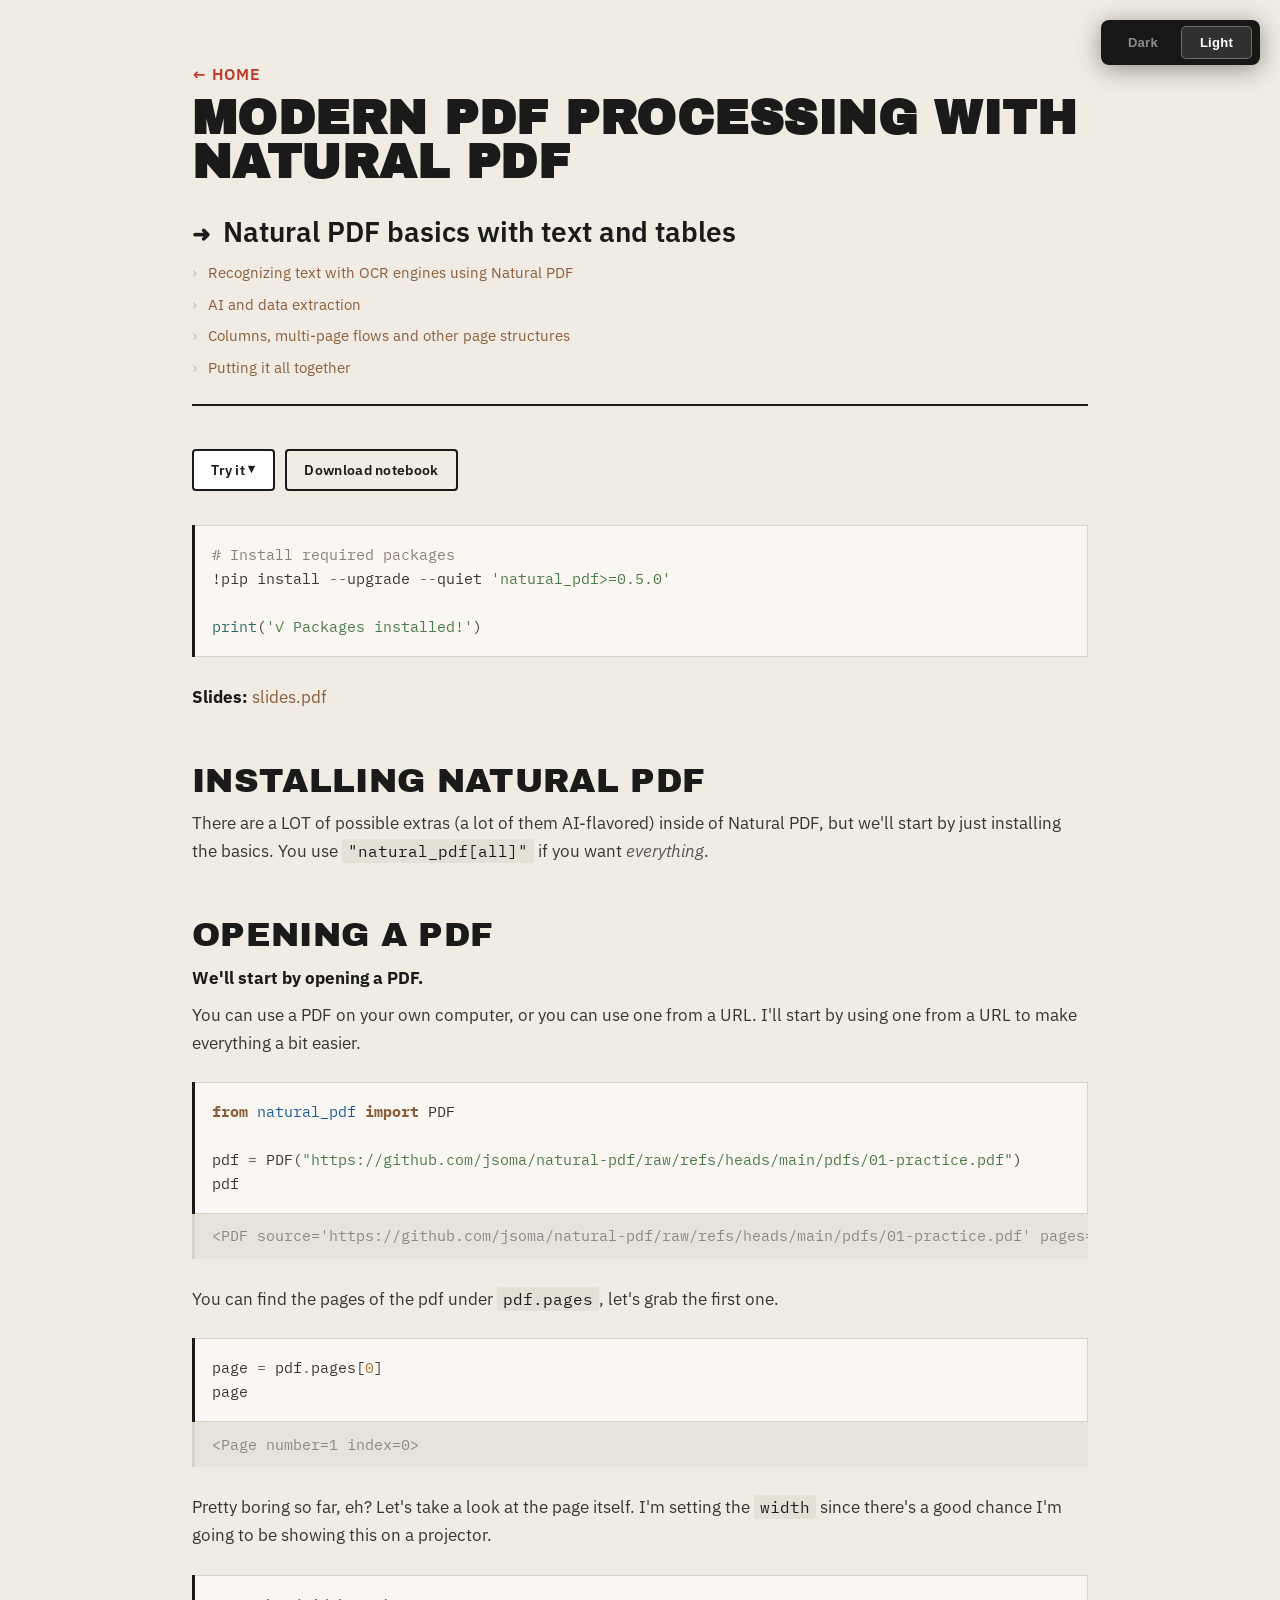
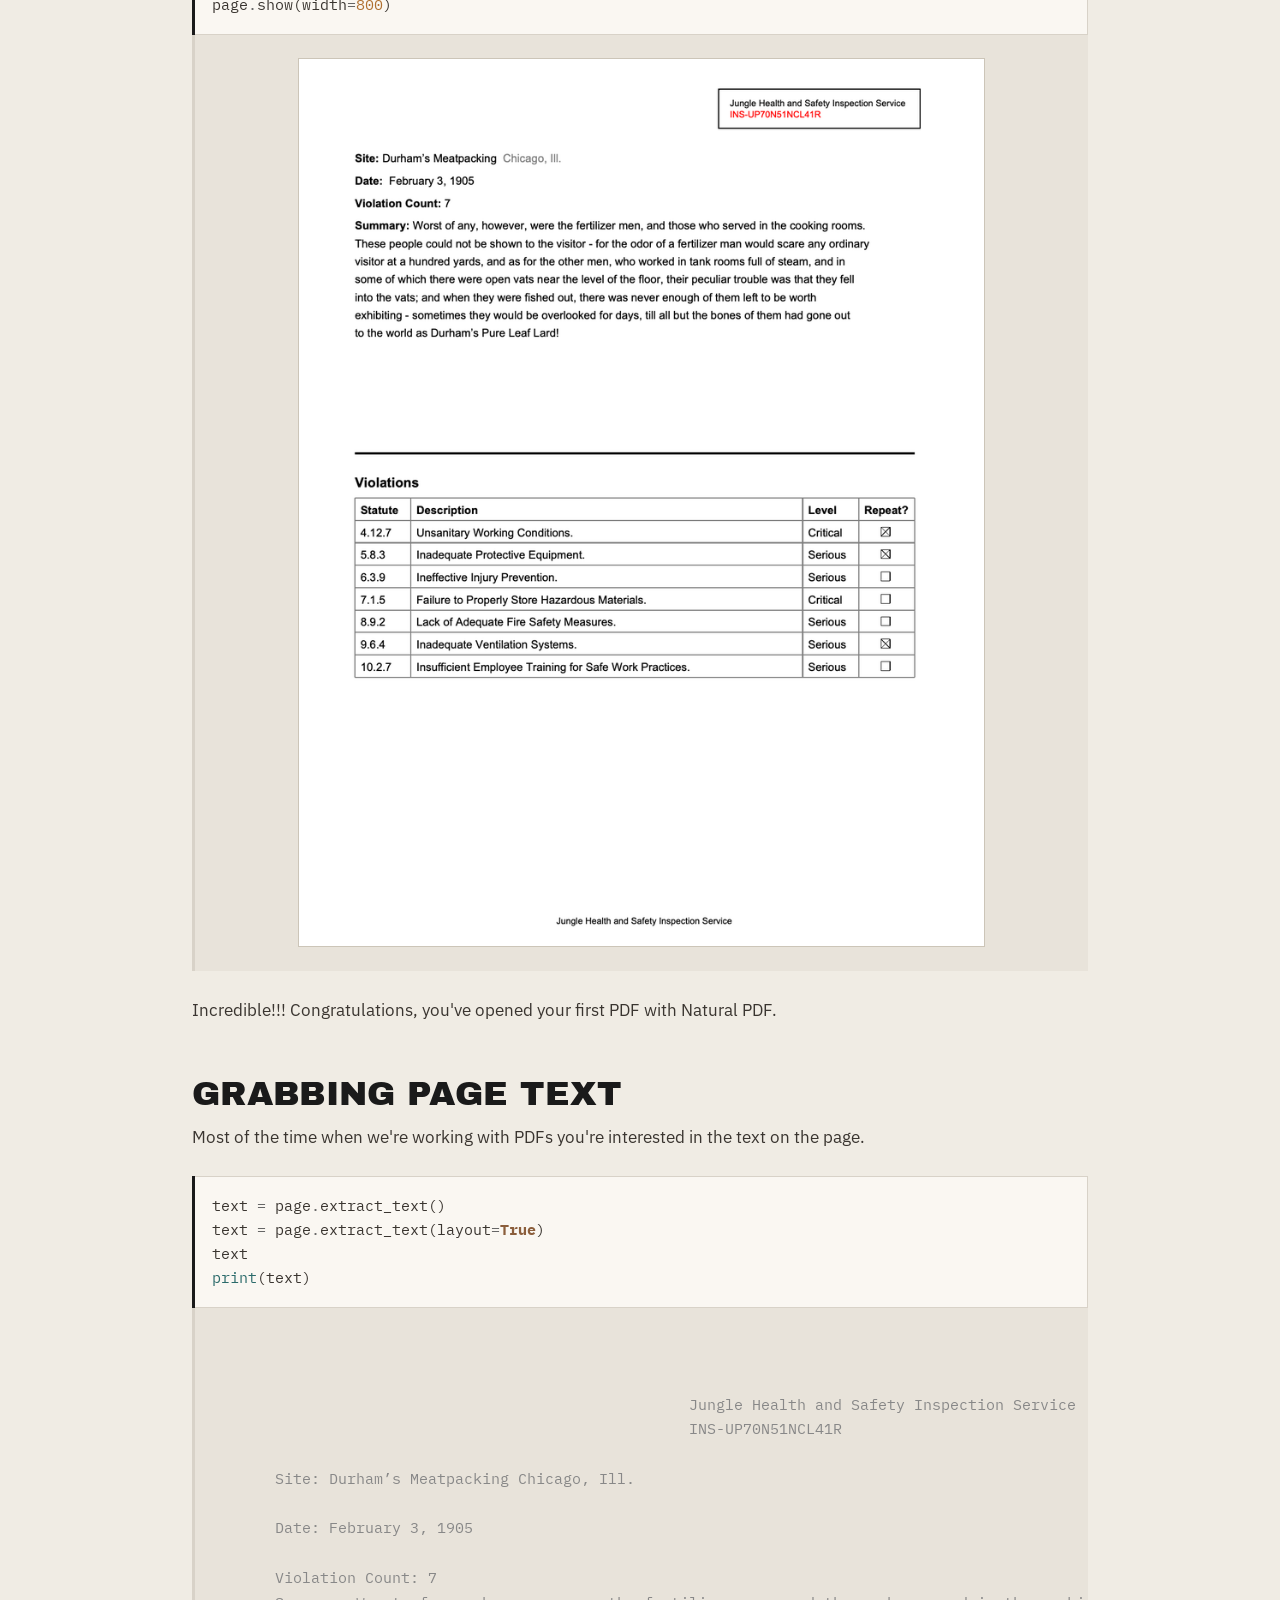
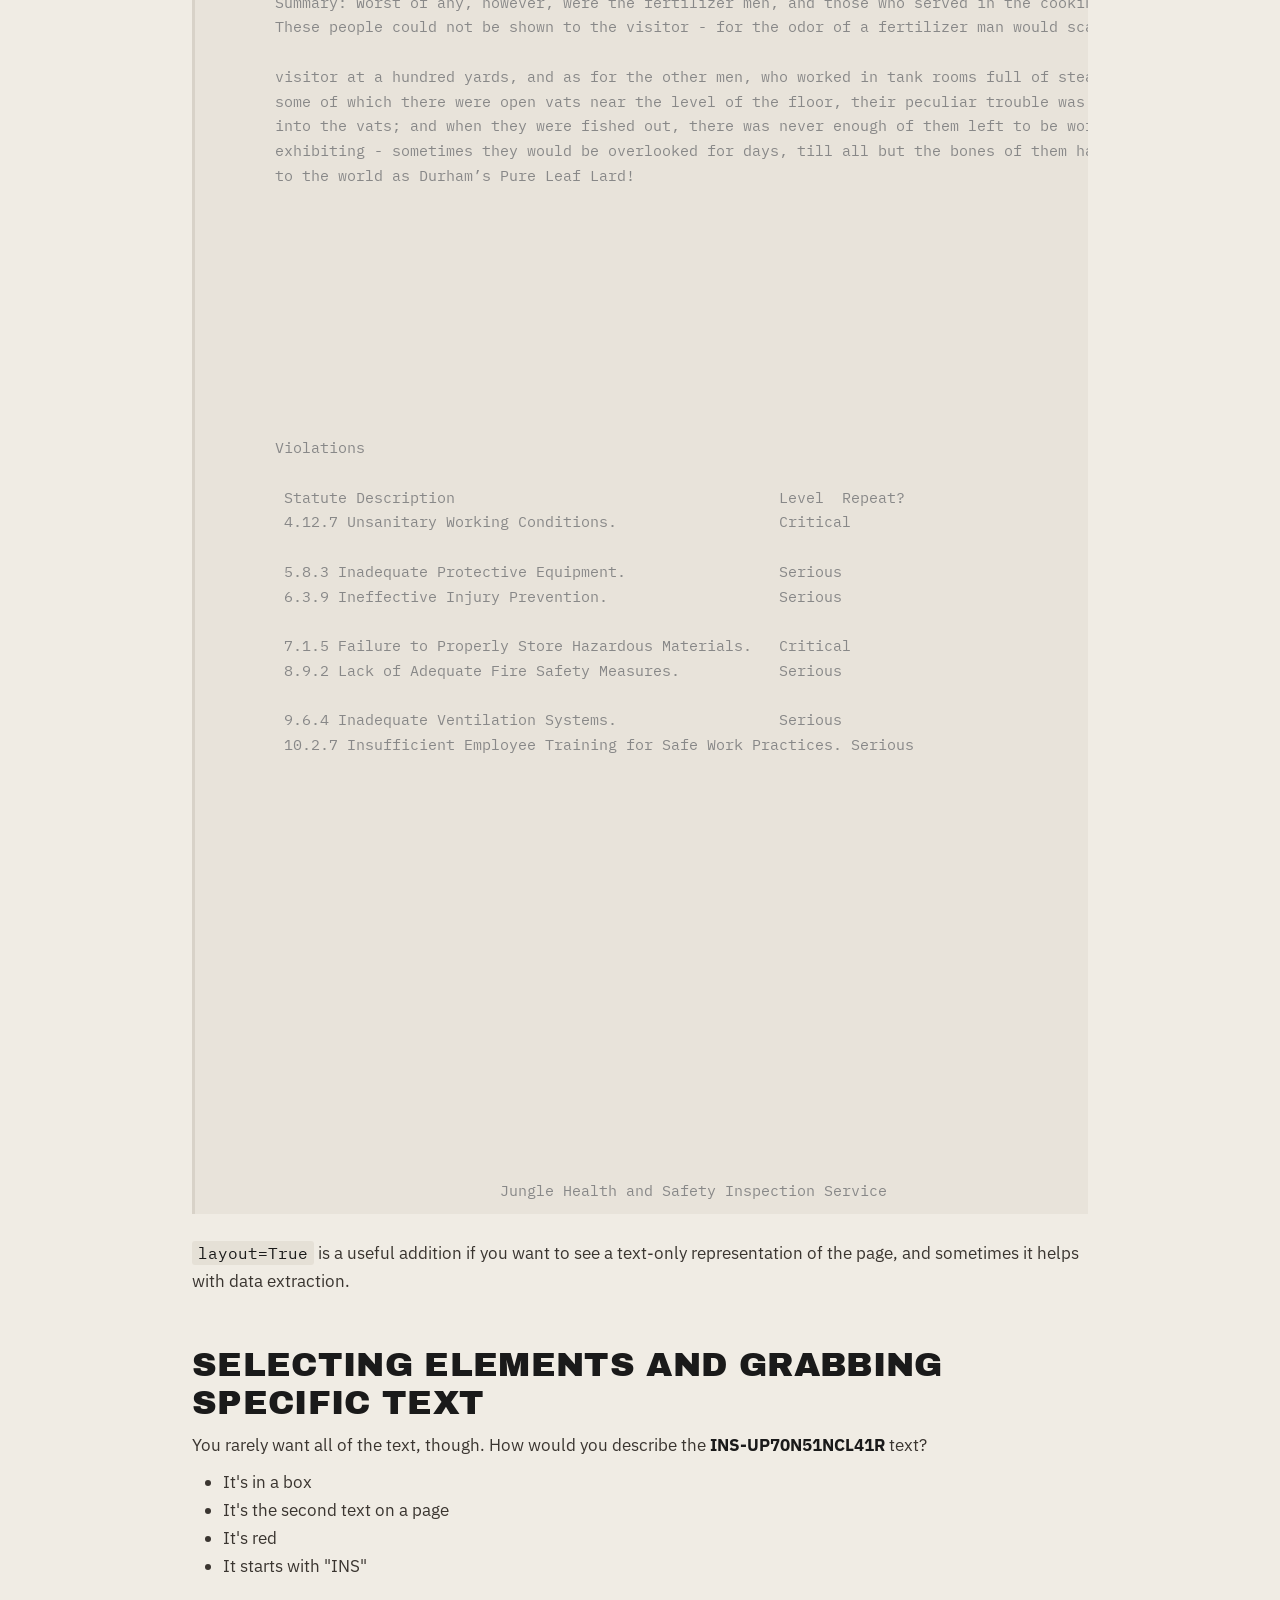
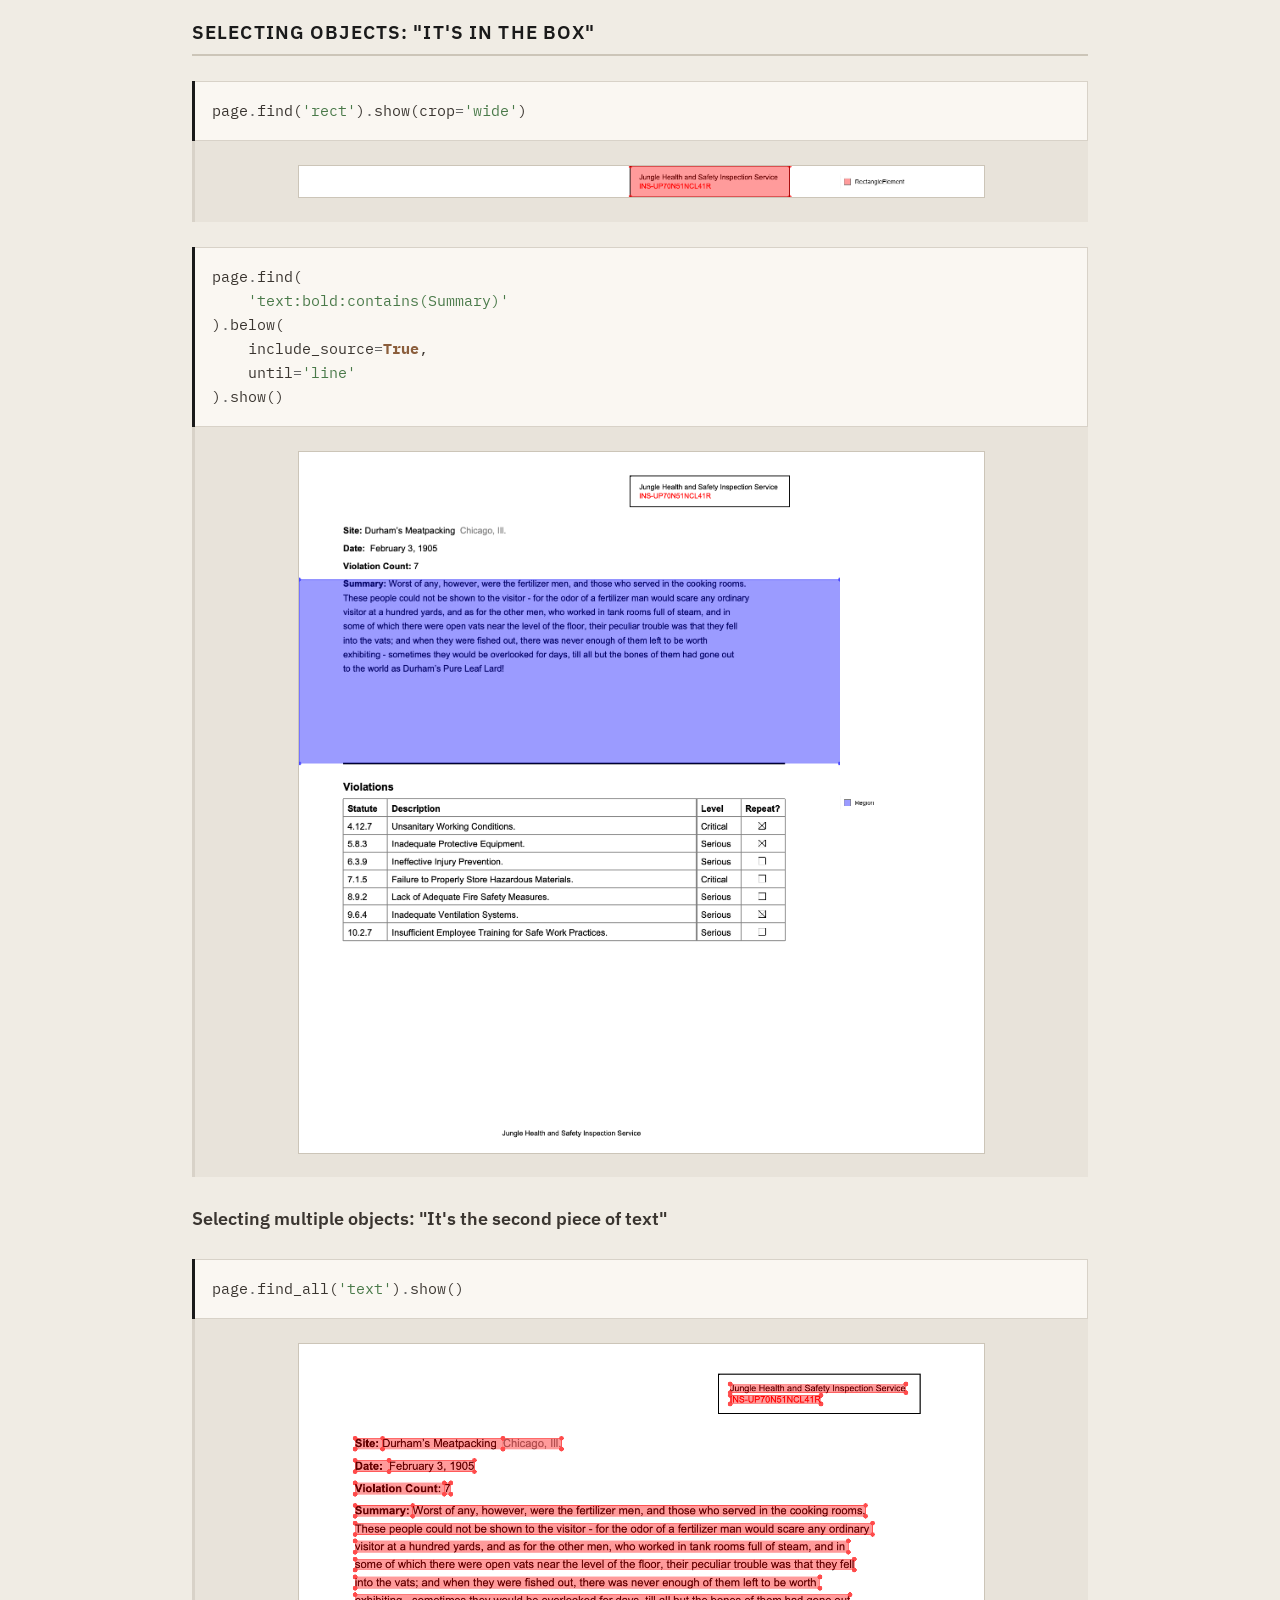
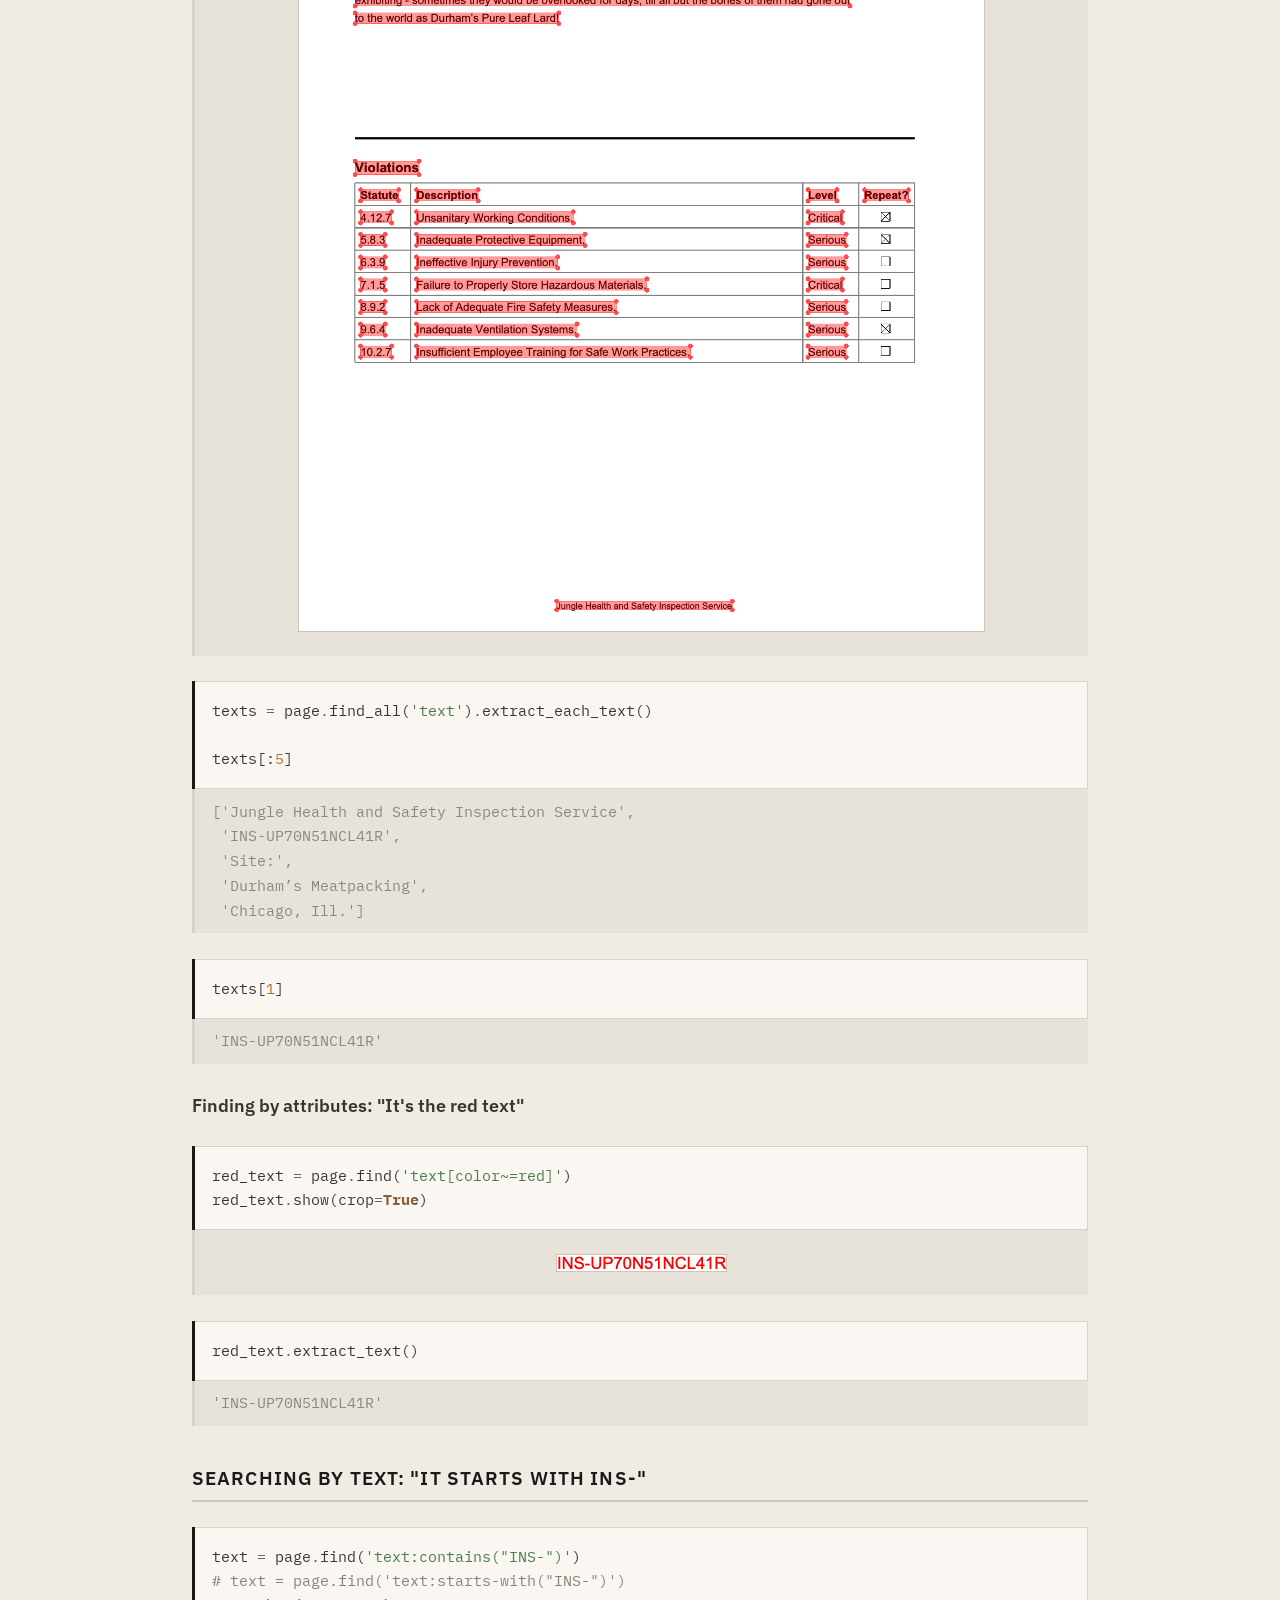
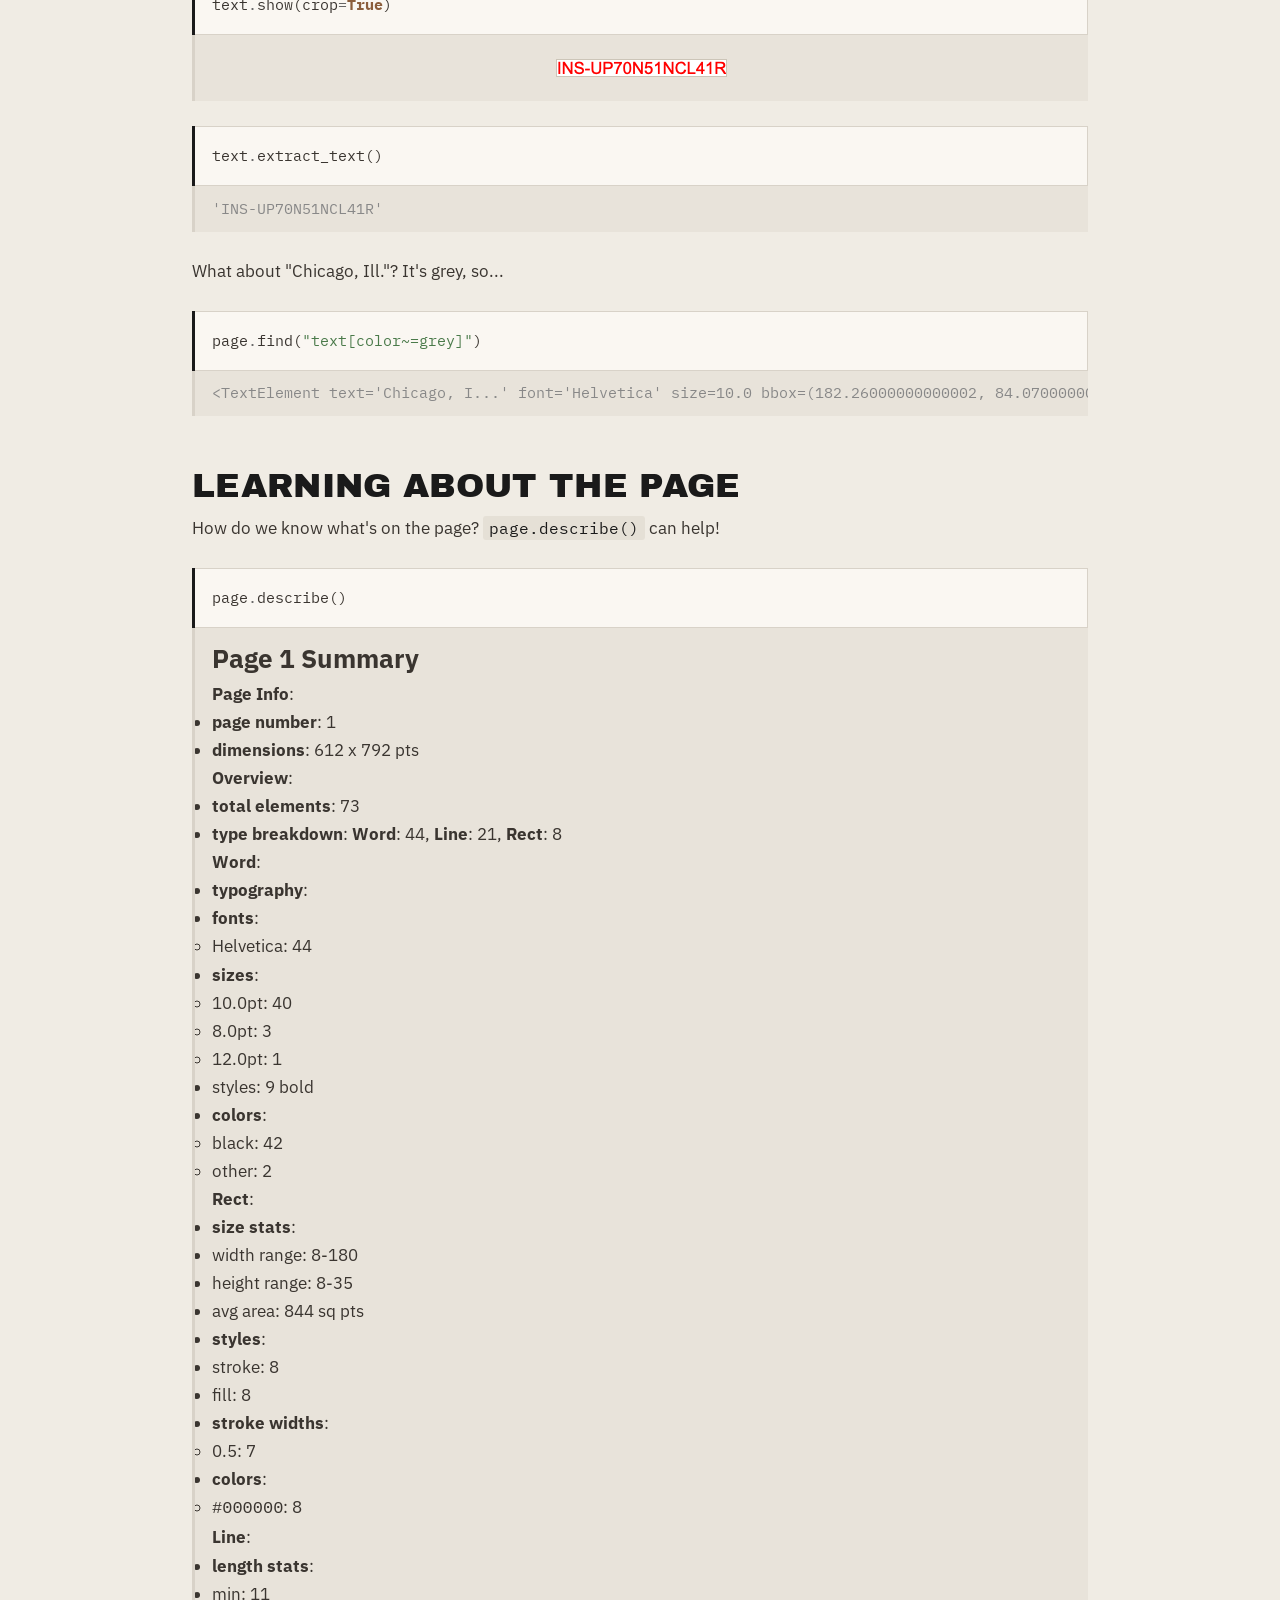
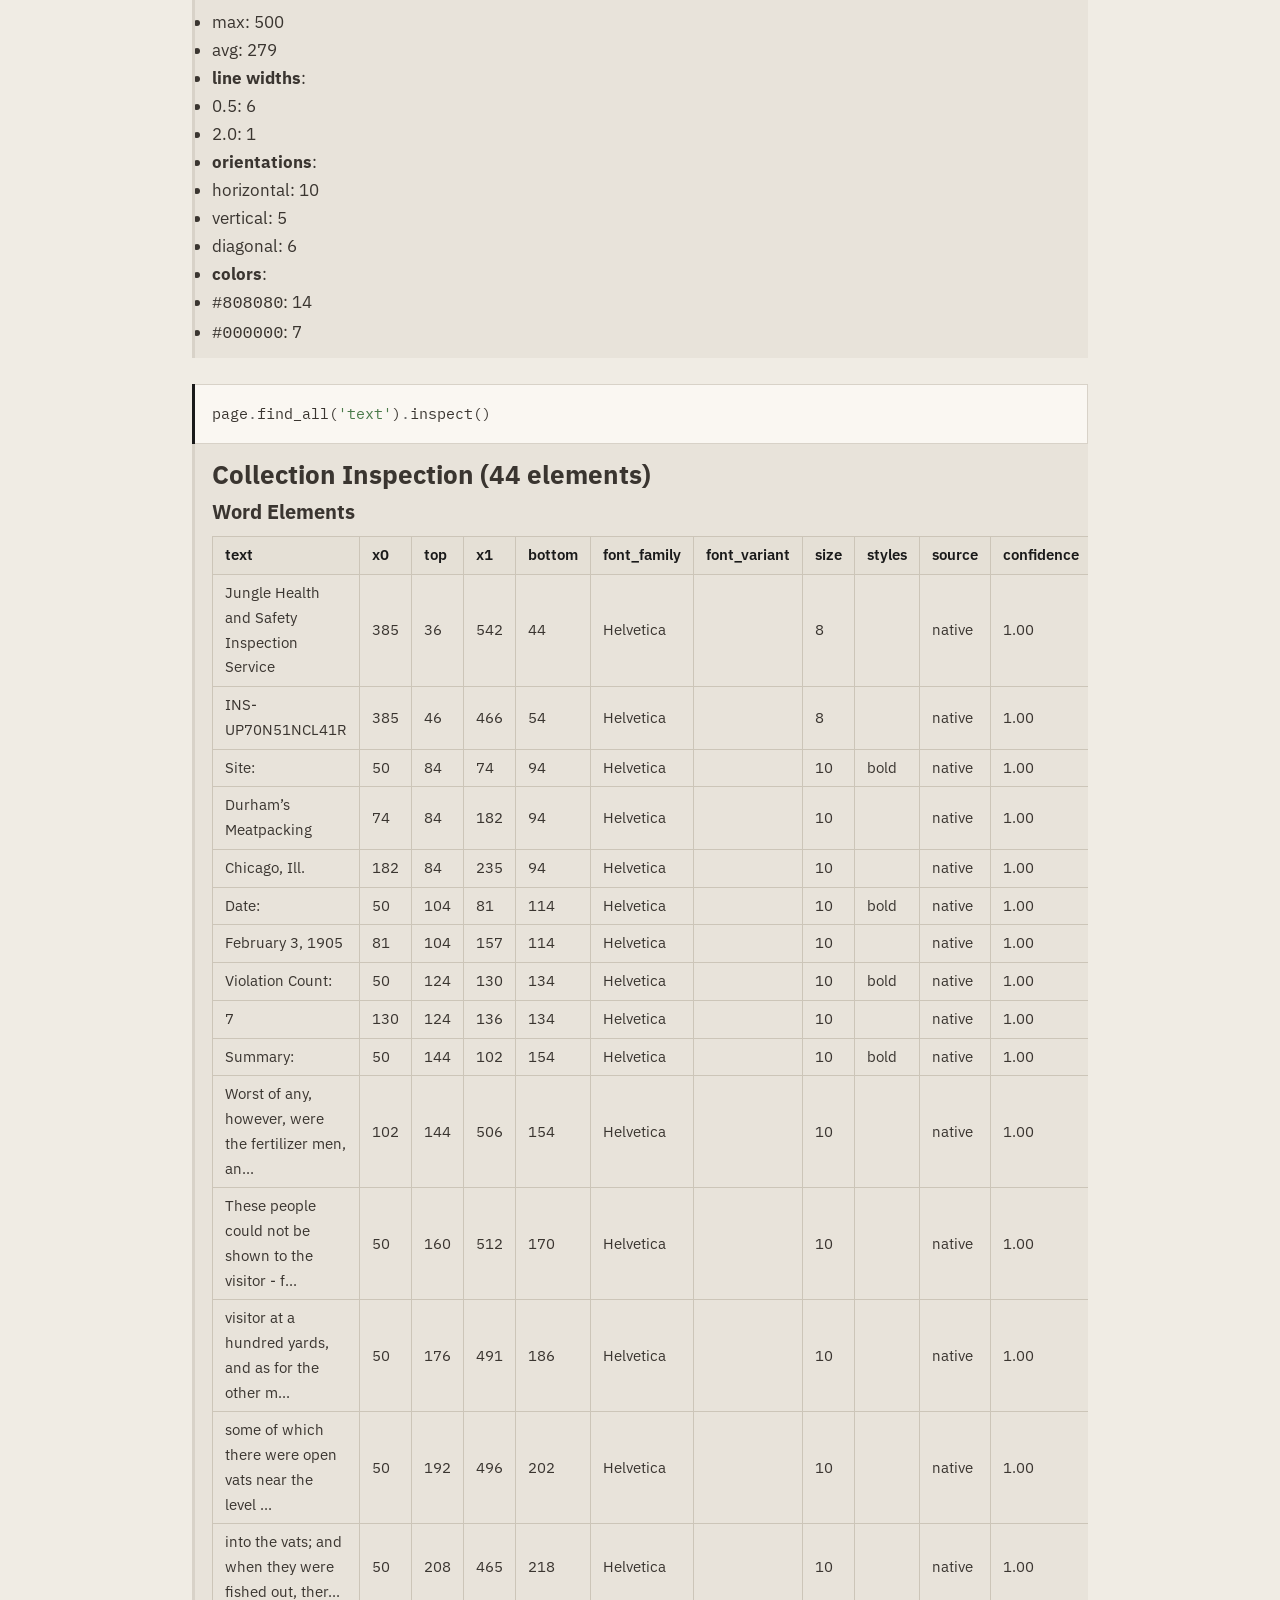
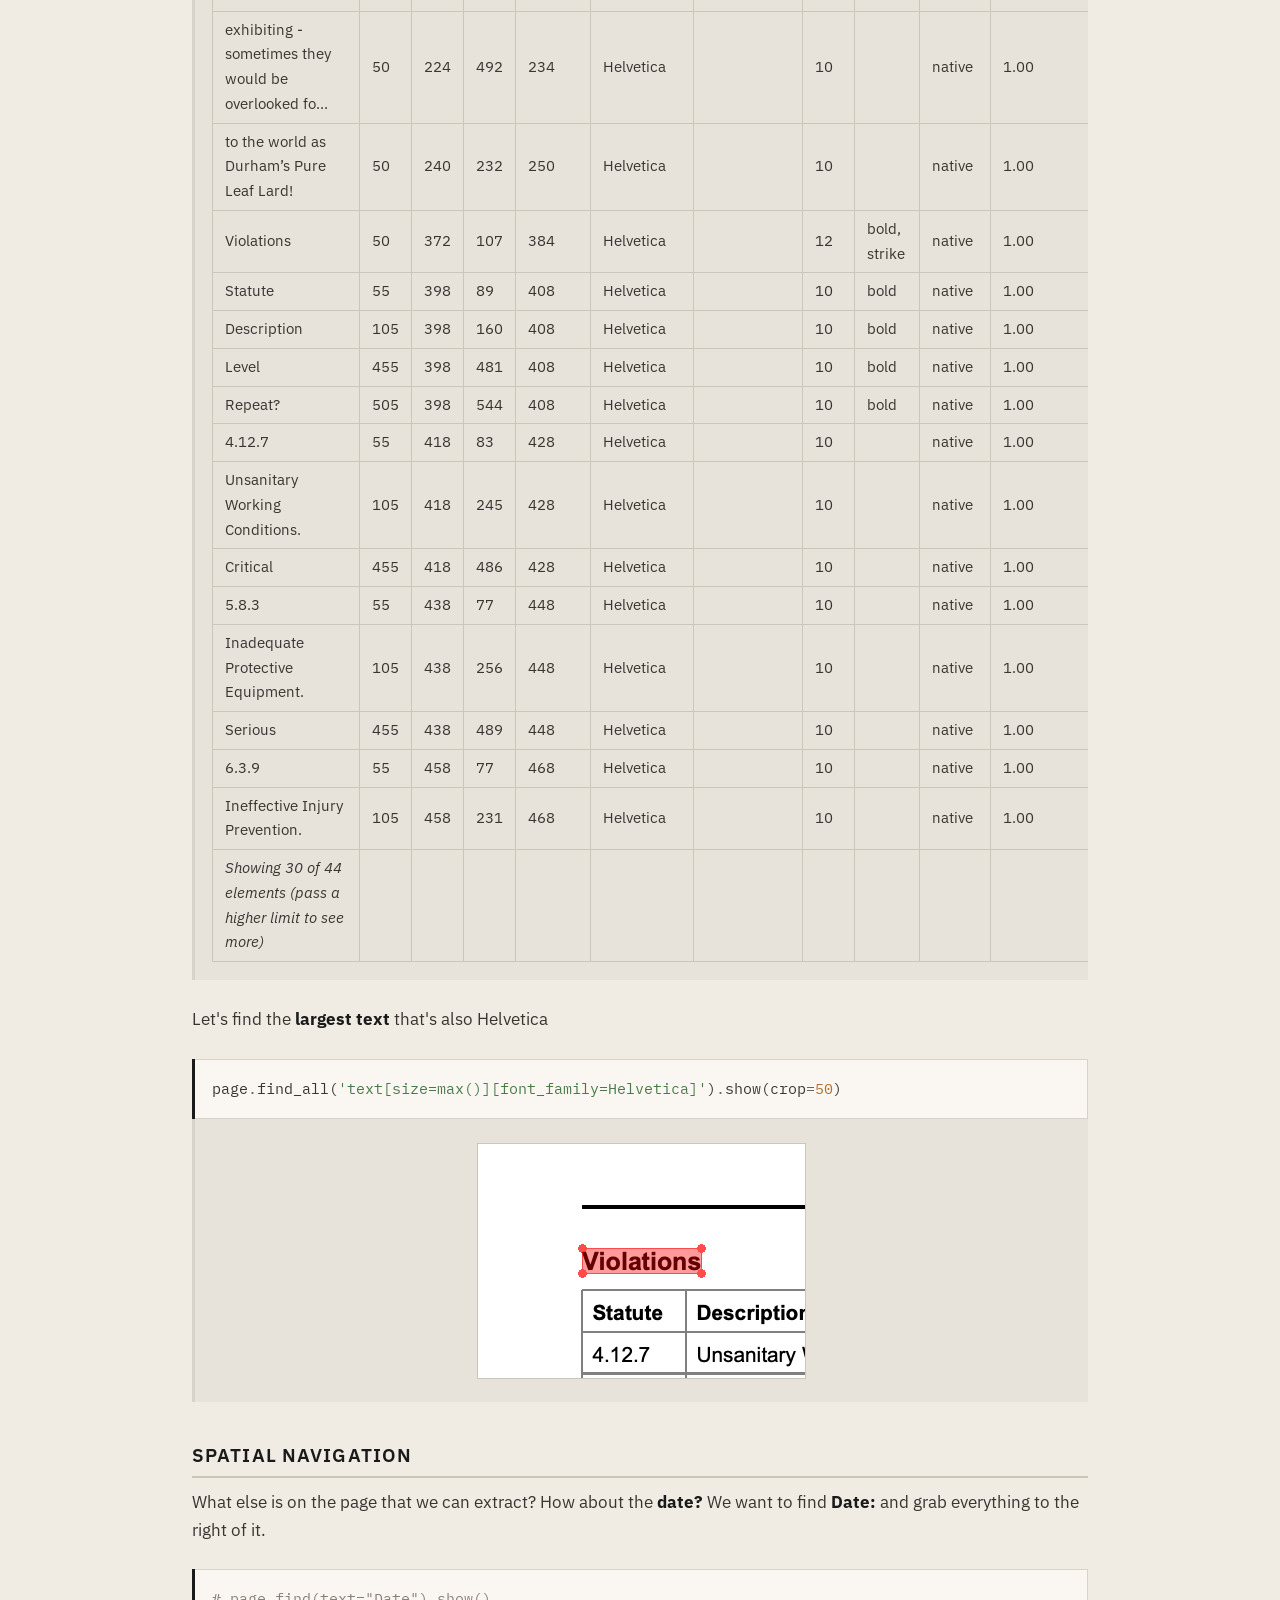
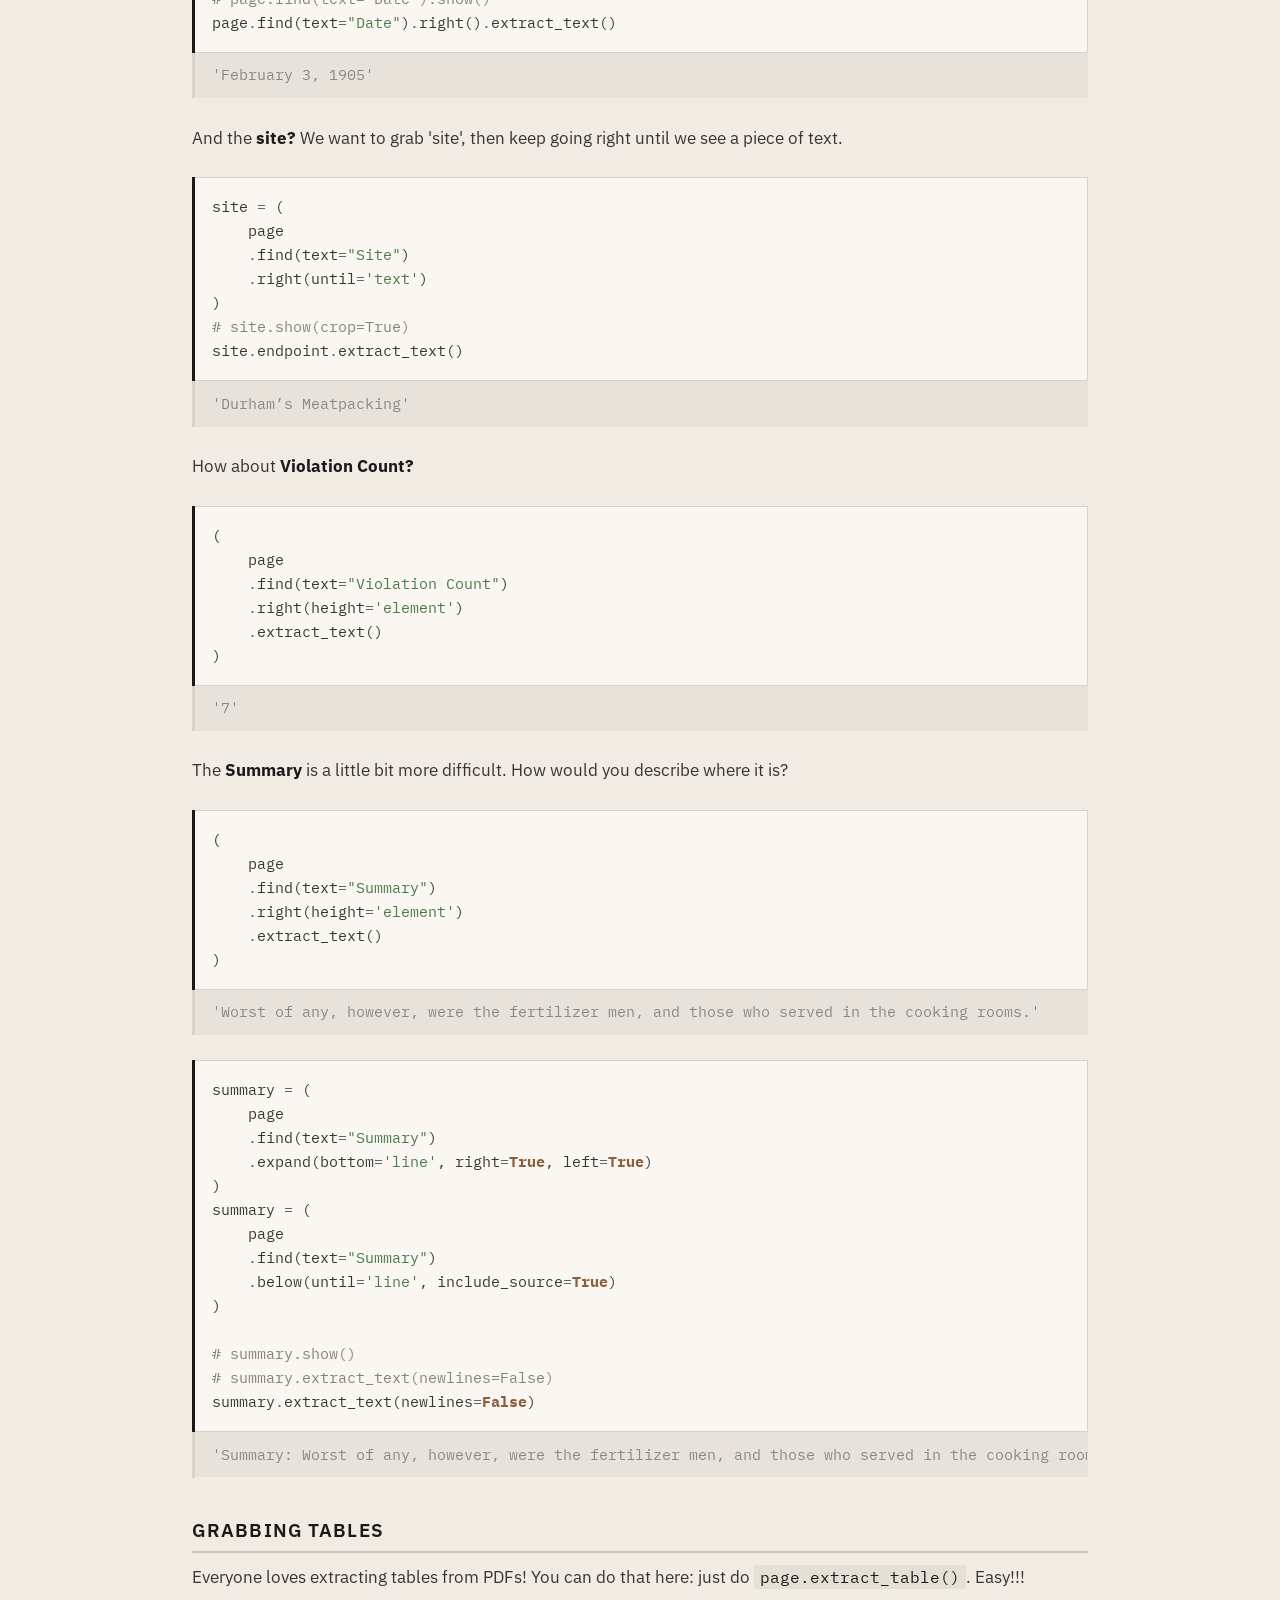
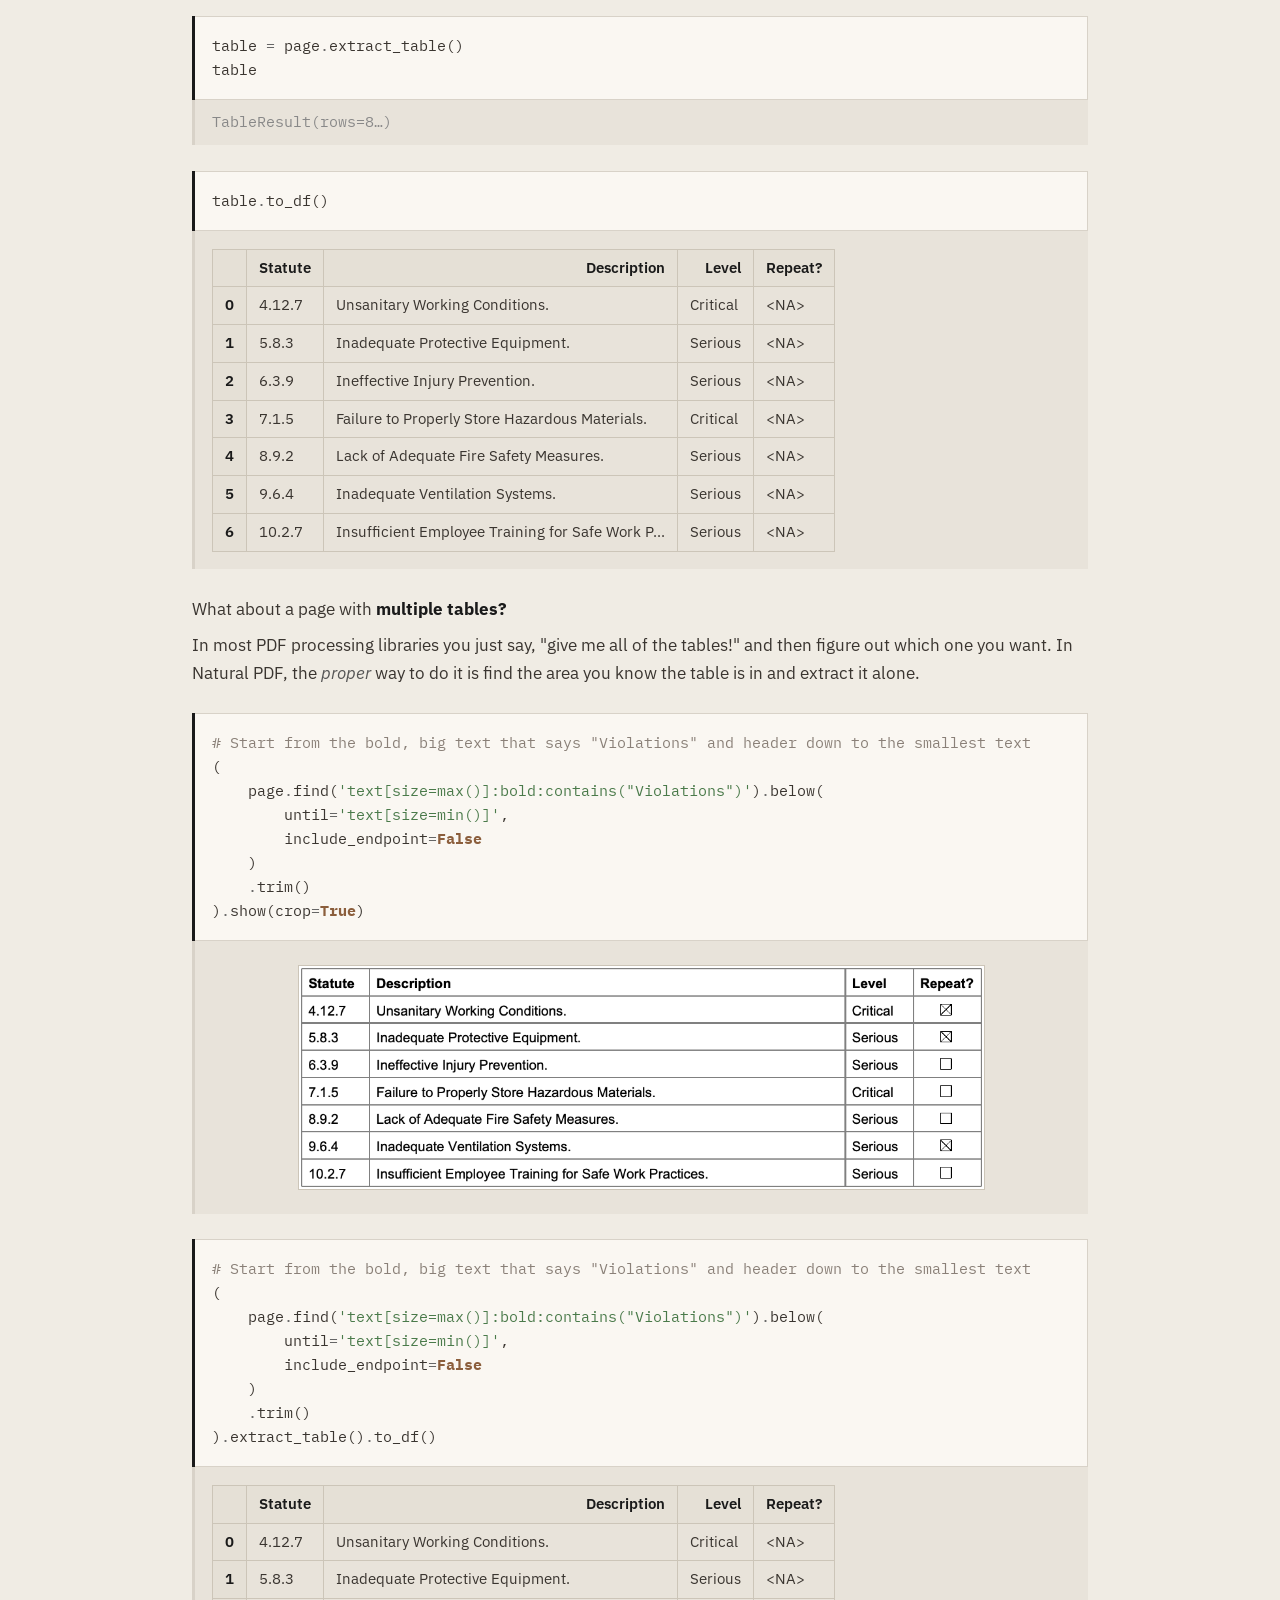
==== docs/natural-pdf/01-natural-pdf-basics-with-text-and-tables-ANSWERS.html @ 322316e7 "devcontainer" ====
<!DOCTYPE html>
<html lang="en">
<head>
    <meta charset="utf-8">
    <meta name="viewport" content="width=device-width, initial-scale=1">
    <title>Natural PDF basics with text and tables</title>
    
    <meta name="description" content="Natural PDF is a spatially-aware PDF processing library that makes accessing PDF data a breeze.">
    <meta name="author" content="Jonathan Soma, Columbia University">
    <link rel="canonical" href="https://jsoma.github.io/natural-pdf-workshop/natural-pdf/01-natural-pdf-basics-with-text-and-tables-ANSWERS.html">
    
    
    
    <meta property="og:title" content="Natural PDF basics with text and tables">
    <meta property="og:description" content="Natural PDF is a spatially-aware PDF processing library that makes accessing PDF data a breeze.">
    <meta property="og:type" content="website">
    <meta property="og:url" content="https://jsoma.github.io/natural-pdf-workshop/natural-pdf/01-natural-pdf-basics-with-text-and-tables-ANSWERS.html">
    <meta property="og:site_name" content="Modern PDF processing with Natural PDF">
    <meta property="og:image" content="https://jsoma.github.io/natural-pdf-workshop/social-image.svg">
    <meta property="og:image:width" content="1200">
    <meta property="og:image:height" content="630">
    <meta property="og:image:alt" content="Natural PDF basics with text and tables preview">
    <meta name="twitter:card" content="summary_large_image">
    <meta name="twitter:title" content="Natural PDF basics with text and tables">
    <meta name="twitter:description" content="Natural PDF is a spatially-aware PDF processing library that makes accessing PDF data a breeze.">
    <meta name="twitter:image" content="https://jsoma.github.io/natural-pdf-workshop/social-image.svg">
    <meta name="twitter:image:alt" content="Natural PDF basics with text and tables preview">
    <meta name="twitter:creator" content="@dangerscarf">
    

    <link rel="preconnect" href="https://fonts.googleapis.com">
    <link rel="preconnect" href="https://fonts.gstatic.com" crossorigin>
    <link href="https://fonts.googleapis.com/css2?family=Playfair+Display:ital,wght@0,400;0,700;1,400;1,700&family=Source+Serif+4:ital,opsz,wght@0,8..60,400;0,8..60,600;1,8..60,400&family=Inter:wght@400;500;600&family=Archivo+Black&family=IBM+Plex+Mono:wght@400;500&family=IBM+Plex+Sans:wght@400;500;600&display=swap" rel="stylesheet">
    <link rel="stylesheet" href="../static/base.css">
    
<link rel="stylesheet" href="../static/read.css">

    <script>
    // Set theme before paint to avoid FOUC
    (function(){var s=localStorage.getItem('theme');var t=s||(window.matchMedia('(prefers-color-scheme: light)').matches?'light':'dark');document.documentElement.className='theme-'+(t==='dark'?'noir':'broadsheet');})();
    </script>
</head>
<body>

<div class="theme-switcher">
    <button class="active" onclick="setTheme('dark', this)">Dark</button>
    <button onclick="setTheme('light', this)">Light</button>
</div>

<div class="page">
    

<nav class="nb-topnav">
    <a href="../index.html" class="nb-topnav-home">&larr; Home</a>
    
    <div class="nb-topnav-title">Modern PDF processing with Natural PDF</div>
    
    <ol class="nb-topnav-list">
        
        <li class="is-current">
            
            <span class="nb-topnav-current">Natural PDF basics with text and tables</span>
            
        </li>
        
        <li>
            
            <a href="02-ocr-and-ai-magic-ANSWERS.html">Recognizing text with OCR engines using Natural PDF</a>
            
        </li>
        
        <li>
            
            <a href="03-ai-and-data-extraction-ANSWERS.html">AI and data extraction</a>
            
        </li>
        
        <li>
            
            <a href="04-page-structure-ANSWERS.html">Columns, multi-page flows and other page structures</a>
            
        </li>
        
        <li>
            
            <a href="05-final-boss-ANSWERS.html">Putting it all together</a>
            
        </li>
        
    </ol>
</nav>



<div class="nb-actions">
    
    <details class="nb-try-menu">
        <summary class="nb-action-btn nb-action-colab">Try it</summary>
        <div class="nb-try-options">
            
            <a href="https://colab.research.google.com/github/jsoma/natural-pdf-workshop/blob/main/docs/natural-pdf/01-natural-pdf-basics-with-text-and-tables-ANSWERS.ipynb" target="_blank" rel="noopener">Open in Colab</a>
            
            <a href="https://colab.research.google.com/github/jsoma/natural-pdf-workshop/blob/main/docs/natural-pdf/01-natural-pdf-basics-with-text-and-tables.ipynb" target="_blank" rel="noopener">Colab (code-along)</a>
            
            <a href="https://codespaces.new/jsoma/natural-pdf-workshop?ref=main" target="_blank" rel="noopener">Codespaces</a>
            
        </div>
    </details>
    
    
    <a href="01-natural-pdf-basics-with-text-and-tables-ANSWERS.ipynb" class="nb-action-btn nb-action-download" download>Download notebook</a>
    
</div>


<div class="cell border-box-sizing code_cell rendered" id="cell-id=d91037ab">
<div class="input">
<div class="prompt input_prompt">In [ ]:</div>
<div class="inner_cell">
<div class="input_area">
<div class="highlight hl-ipython3"><pre><span></span><span class="c1"># Install required packages</span>
<span class="err">!</span><span class="n">pip</span> <span class="n">install</span> <span class="o">--</span><span class="n">upgrade</span> <span class="o">--</span><span class="n">quiet</span> <span class="s1">'natural_pdf&gt;=0.5.0'</span>

<span class="nb">print</span><span class="p">(</span><span class="s1">'✓ Packages installed!'</span><span class="p">)</span>
</pre></div>
</div>
</div>
</div>
</div>
<div class="cell border-box-sizing text_cell rendered" id="cell-id=e028eae8"><div class="prompt input_prompt">
</div><div class="inner_cell">
<div class="text_cell_render border-box-sizing rendered_html">
<p><strong>Slides:</strong> <a href="./slides.pdf">slides.pdf</a></p>
</div>
</div>
</div>
<div class="cell border-box-sizing text_cell rendered" id="cell-id=72c42091"><div class="prompt input_prompt">
</div><div class="inner_cell">
<div class="text_cell_render border-box-sizing rendered_html">
<h1 id="Installing-Natural-PDF">Installing Natural PDF<a class="anchor-link" href="#Installing-Natural-PDF">¶</a></h1><p>There are a LOT of possible extras (a lot of them AI-flavored) inside of Natural PDF, but we'll start by just installing the basics. You use <code>"natural_pdf[all]"</code> if you want <em>everything</em>.</p>
</div>
</div>
</div>
<div class="cell border-box-sizing text_cell rendered" id="cell-id=a4c2ec7d"><div class="prompt input_prompt">
</div><div class="inner_cell">
<div class="text_cell_render border-box-sizing rendered_html">
<h1 id="Opening-a-PDF">Opening a PDF<a class="anchor-link" href="#Opening-a-PDF">¶</a></h1><p><strong>We'll start by opening a PDF.</strong></p>
<p>You can use a PDF on your own computer, or you can use one from a URL. I'll start by using one from a URL to make everything a bit easier.</p>
</div>
</div>
</div>
<div class="cell border-box-sizing code_cell rendered" id="cell-id=b6300e96-3217-4bff-83fa-0aec2e1e36c7">
<div class="input">
<div class="prompt input_prompt">In [1]:</div>
<div class="inner_cell">
<div class="input_area">
<div class="highlight hl-ipython3"><pre><span></span><span class="kn">from</span><span class="w"> </span><span class="nn">natural_pdf</span><span class="w"> </span><span class="kn">import</span> <span class="n">PDF</span>

<span class="n">pdf</span> <span class="o">=</span> <span class="n">PDF</span><span class="p">(</span><span class="s2">"https://github.com/jsoma/natural-pdf/raw/refs/heads/main/pdfs/01-practice.pdf"</span><span class="p">)</span>
<span class="n">pdf</span>
</pre></div>
</div>
</div>
</div>
<div class="output_wrapper">
<div class="output">
<div class="output_area">
<div class="prompt output_prompt">Out[1]:</div>
<div class="output_text output_subarea output_execute_result">
<pre>&lt;PDF source='https://github.com/jsoma/natural-pdf/raw/refs/heads/main/pdfs/01-practice.pdf' pages=1&gt;</pre>
</div>
</div>
</div>
</div>
</div>
<div class="cell border-box-sizing text_cell rendered" id="cell-id=2854f592-832f-4e5d-aeea-80a0b07c9a62"><div class="prompt input_prompt">
</div><div class="inner_cell">
<div class="text_cell_render border-box-sizing rendered_html">
<p>You can find the pages of the pdf under <code>pdf.pages</code>, let's grab the first one.</p>
</div>
</div>
</div>
<div class="cell border-box-sizing code_cell rendered" id="cell-id=fc34e5a4">
<div class="input">
<div class="prompt input_prompt">In [2]:</div>
<div class="inner_cell">
<div class="input_area">
<div class="highlight hl-ipython3"><pre><span></span><span class="n">page</span> <span class="o">=</span> <span class="n">pdf</span><span class="o">.</span><span class="n">pages</span><span class="p">[</span><span class="mi">0</span><span class="p">]</span>
<span class="n">page</span>
</pre></div>
</div>
</div>
</div>
<div class="output_wrapper">
<div class="output">
<div class="output_area">
<div class="prompt output_prompt">Out[2]:</div>
<div class="output_text output_subarea output_execute_result">
<pre>&lt;Page number=1 index=0&gt;</pre>
</div>
</div>
</div>
</div>
</div>
<div class="cell border-box-sizing text_cell rendered" id="cell-id=49540a71"><div class="prompt input_prompt">
</div><div class="inner_cell">
<div class="text_cell_render border-box-sizing rendered_html">
<p>Pretty boring so far, eh? Let's take a look at the page itself. I'm setting the <code>width</code> since there's a good chance I'm going to be showing this on a projector.</p>
</div>
</div>
</div>
<div class="cell border-box-sizing code_cell rendered" id="cell-id=e09afe4a">
<div class="input">
<div class="prompt input_prompt">In [3]:</div>
<div class="inner_cell">
<div class="input_area">
<div class="highlight hl-ipython3"><pre><span></span><span class="n">page</span><span class="o">.</span><span class="n">show</span><span class="p">(</span><span class="n">width</span><span class="o">=</span><span class="mi">800</span><span class="p">)</span>
</pre></div>
</div>
</div>
</div>
<div class="output_wrapper">
<div class="output">
<div class="output_area">
<div class="prompt output_prompt">Out[3]:</div>
<div class="output_png output_subarea output_execute_result">
<img alt="No description has been provided for this image" src="[data-uri]"/>
</div>
</div>
</div>
</div>
</div>
<div class="cell border-box-sizing text_cell rendered" id="cell-id=0a38490c"><div class="prompt input_prompt">
</div><div class="inner_cell">
<div class="text_cell_render border-box-sizing rendered_html">
<p>Incredible!!! Congratulations, you've opened your first PDF with Natural PDF.</p>
</div>
</div>
</div>
<div class="cell border-box-sizing text_cell rendered" id="cell-id=1901b50a-2f1a-4159-ba8c-a33e961e6962"><div class="prompt input_prompt">
</div><div class="inner_cell">
<div class="text_cell_render border-box-sizing rendered_html">
<h1 id="Grabbing-page-text">Grabbing page text<a class="anchor-link" href="#Grabbing-page-text">¶</a></h1><p>Most of the time when we're working with PDFs you're interested in the text on the page.</p>
</div>
</div>
</div>
<div class="cell border-box-sizing code_cell rendered celltag_solution" id="cell-id=6cf0f60d">
<div class="input">
<div class="prompt input_prompt">In [4]:</div>
<div class="inner_cell">
<div class="input_area">
<div class="highlight hl-ipython3"><pre><span></span><span class="n">text</span> <span class="o">=</span> <span class="n">page</span><span class="o">.</span><span class="n">extract_text</span><span class="p">()</span>
<span class="n">text</span> <span class="o">=</span> <span class="n">page</span><span class="o">.</span><span class="n">extract_text</span><span class="p">(</span><span class="n">layout</span><span class="o">=</span><span class="kc">True</span><span class="p">)</span>
<span class="n">text</span>
<span class="nb">print</span><span class="p">(</span><span class="n">text</span><span class="p">)</span>
</pre></div>
</div>
</div>
</div>
<div class="output_wrapper">
<div class="output">
<div class="output_area">
<div class="prompt"></div>
<div class="output_subarea output_stream output_stdout output_text">
<pre>                                                                                    
                                                                                    
                                                                                    
                                                     Jungle Health and Safety Inspection Service
                                                     INS-UP70N51NCL41R              
                                                                                    
       Site: Durham’s Meatpacking Chicago, Ill.                                     
                                                                                    
       Date: February 3, 1905                                                       
                                                                                    
       Violation Count: 7                                                           
       Summary: Worst of any, however, were the fertilizer men, and those who served in the cooking rooms.
       These people could not be shown to the visitor - for the odor of a fertilizer man would scare any ordinary
                                                                                    
       visitor at a hundred yards, and as for the other men, who worked in tank rooms full of steam, and in
       some of which there were open vats near the level of the floor, their peculiar trouble was that they fell
       into the vats; and when they were fished out, there was never enough of them left to be worth
       exhibiting - sometimes they would be overlooked for days, till all but the bones of them had gone out
       to the world as Durham’s Pure Leaf Lard!                                     
                                                                                    
                                                                                    
                                                                                    
                                                                                    
                                                                                    
                                                                                    
                                                                                    
                                                                                    
                                                                                    
                                                                                    
       Violations                                                                   
                                                                                    
        Statute Description                                    Level  Repeat?       
        4.12.7 Unsanitary Working Conditions.                  Critical             
                                                                                    
        5.8.3 Inadequate Protective Equipment.                 Serious              
        6.3.9 Ineffective Injury Prevention.                   Serious              
                                                                                    
        7.1.5 Failure to Properly Store Hazardous Materials.   Critical             
        8.9.2 Lack of Adequate Fire Safety Measures.           Serious              
                                                                                    
        9.6.4 Inadequate Ventilation Systems.                  Serious              
        10.2.7 Insufficient Employee Training for Safe Work Practices. Serious      
                                                                                    
                                                                                    
                                                                                    
                                                                                    
                                                                                    
                                                                                    
                                                                                    
                                                                                    
                                                                                    
                                                                                    
                                                                                    
                                                                                    
                                                                                    
                                                                                    
                                                                                    
                                                                                    
                                                                                    
                                Jungle Health and Safety Inspection Service         
</pre>
</div>
</div>
</div>
</div>
</div>
<div class="cell border-box-sizing text_cell rendered" id="cell-id=c5789933-cc8e-48dc-b920-d350eb6de36b"><div class="prompt input_prompt">
</div><div class="inner_cell">
<div class="text_cell_render border-box-sizing rendered_html">
<p><code>layout=True</code> is a useful addition if you want to see a text-only representation of the page, and sometimes it helps with data extraction.</p>
</div>
</div>
</div>
<div class="cell border-box-sizing text_cell rendered" id="cell-id=9e778e00-be08-4b4c-9e89-d710e0a4ddad"><div class="prompt input_prompt">
</div><div class="inner_cell">
<div class="text_cell_render border-box-sizing rendered_html">
<h1 id="Selecting-elements-and-grabbing-specific-text">Selecting elements and grabbing specific text<a class="anchor-link" href="#Selecting-elements-and-grabbing-specific-text">¶</a></h1><p>You rarely want all of the text, though. How would you describe the <strong>INS-UP70N51NCL41R</strong> text?</p>
<ul>
<li>It's in a box</li>
<li>It's the second text on a page</li>
<li>It's red</li>
<li>It starts with "INS"</li>
</ul>
</div>
</div>
</div>
<div class="cell border-box-sizing text_cell rendered" id="cell-id=95b6dffe-c59f-4380-812f-5d9c613adc06"><div class="prompt input_prompt">
</div><div class="inner_cell">
<div class="text_cell_render border-box-sizing rendered_html">
<h2 id="Selecting-objects:-%22It's-in-the-box%22">Selecting objects: "It's in the box"<a class="anchor-link" href="#Selecting-objects:-%22It's-in-the-box%22">¶</a></h2>
</div>
</div>
</div>
<div class="cell border-box-sizing code_cell rendered celltag_solution" id="cell-id=8a4982ee-57b6-4d27-934c-29317c7d5eb0">
<div class="input">
<div class="prompt input_prompt">In [5]:</div>
<div class="inner_cell">
<div class="input_area">
<div class="highlight hl-ipython3"><pre><span></span><span class="n">page</span><span class="o">.</span><span class="n">find</span><span class="p">(</span><span class="s1">'rect'</span><span class="p">)</span><span class="o">.</span><span class="n">show</span><span class="p">(</span><span class="n">crop</span><span class="o">=</span><span class="s1">'wide'</span><span class="p">)</span>
</pre></div>
</div>
</div>
</div>
<div class="output_wrapper">
<div class="output">
<div class="output_area">
<div class="prompt output_prompt">Out[5]:</div>
<div class="output_png output_subarea output_execute_result">
<img alt="No description has been provided for this image" src="[data-uri]"/>
</div>
</div>
</div>
</div>
</div>
<div class="cell border-box-sizing code_cell rendered celltag_solution" id="cell-id=f422af2f-9af5-42a3-8c78-9e78e0880249">
<div class="input">
<div class="prompt input_prompt">In [6]:</div>
<div class="inner_cell">
<div class="input_area">
<div class="highlight hl-ipython3"><pre><span></span><span class="n">page</span><span class="o">.</span><span class="n">find</span><span class="p">(</span>
    <span class="s1">'text:bold:contains(Summary)'</span>
<span class="p">)</span><span class="o">.</span><span class="n">below</span><span class="p">(</span>
    <span class="n">include_source</span><span class="o">=</span><span class="kc">True</span><span class="p">,</span>
    <span class="n">until</span><span class="o">=</span><span class="s1">'line'</span>
<span class="p">)</span><span class="o">.</span><span class="n">show</span><span class="p">()</span>
</pre></div>
</div>
</div>
</div>
<div class="output_wrapper">
<div class="output">
<div class="output_area">
<div class="prompt output_prompt">Out[6]:</div>
<div class="output_png output_subarea output_execute_result">
<img alt="No description has been provided for this image" src="[data-uri]"/>
</div>
</div>
</div>
</div>
</div>
<div class="cell border-box-sizing text_cell rendered" id="cell-id=376a5f36"><div class="prompt input_prompt">
</div><div class="inner_cell">
<div class="text_cell_render border-box-sizing rendered_html">
<h3 id="Selecting-multiple-objects:-%22It's-the-second-piece-of-text%22">Selecting multiple objects: "It's the second piece of text"<a class="anchor-link" href="#Selecting-multiple-objects:-%22It's-the-second-piece-of-text%22">¶</a></h3>
</div>
</div>
</div>
<div class="cell border-box-sizing code_cell rendered celltag_solution" id="cell-id=635370d4-4c32-4d90-bde4-d8c4571944ac">
<div class="input">
<div class="prompt input_prompt">In [7]:</div>
<div class="inner_cell">
<div class="input_area">
<div class="highlight hl-ipython3"><pre><span></span><span class="n">page</span><span class="o">.</span><span class="n">find_all</span><span class="p">(</span><span class="s1">'text'</span><span class="p">)</span><span class="o">.</span><span class="n">show</span><span class="p">()</span>
</pre></div>
</div>
</div>
</div>
<div class="output_wrapper">
<div class="output">
<div class="output_area">
<div class="prompt output_prompt">Out[7]:</div>
<div class="output_png output_subarea output_execute_result">
<img alt="No description has been provided for this image" src="[data-uri]"/>
</div>
</div>
</div>
</div>
</div>
<div class="cell border-box-sizing code_cell rendered celltag_solution" id="cell-id=f83d60f1-3b12-4e40-bc4b-58de4680f9bb">
<div class="input">
<div class="prompt input_prompt">In [8]:</div>
<div class="inner_cell">
<div class="input_area">
<div class="highlight hl-ipython3"><pre><span></span><span class="n">texts</span> <span class="o">=</span> <span class="n">page</span><span class="o">.</span><span class="n">find_all</span><span class="p">(</span><span class="s1">'text'</span><span class="p">)</span><span class="o">.</span><span class="n">extract_each_text</span><span class="p">()</span>

<span class="n">texts</span><span class="p">[:</span><span class="mi">5</span><span class="p">]</span>
</pre></div>
</div>
</div>
</div>
<div class="output_wrapper">
<div class="output">
<div class="output_area">
<div class="prompt output_prompt">Out[8]:</div>
<div class="output_text output_subarea output_execute_result">
<pre>['Jungle Health and Safety Inspection Service',
 'INS-UP70N51NCL41R',
 'Site:',
 'Durham’s Meatpacking',
 'Chicago, Ill.']</pre>
</div>
</div>
</div>
</div>
</div>
<div class="cell border-box-sizing code_cell rendered celltag_solution" id="cell-id=4cb19b8f-3e71-4af1-aade-a7da1f4fe3b5">
<div class="input">
<div class="prompt input_prompt">In [9]:</div>
<div class="inner_cell">
<div class="input_area">
<div class="highlight hl-ipython3"><pre><span></span><span class="n">texts</span><span class="p">[</span><span class="mi">1</span><span class="p">]</span>
</pre></div>
</div>
</div>
</div>
<div class="output_wrapper">
<div class="output">
<div class="output_area">
<div class="prompt output_prompt">Out[9]:</div>
<div class="output_text output_subarea output_execute_result">
<pre>'INS-UP70N51NCL41R'</pre>
</div>
</div>
</div>
</div>
</div>
<div class="cell border-box-sizing text_cell rendered" id="cell-id=ea2bd97e-e46c-45ed-8205-eaca9bb0a56b"><div class="prompt input_prompt">
</div><div class="inner_cell">
<div class="text_cell_render border-box-sizing rendered_html">
<h3 id="Finding-by-attributes:-%22It's-the-red-text%22">Finding by attributes: "It's the red text"<a class="anchor-link" href="#Finding-by-attributes:-%22It's-the-red-text%22">¶</a></h3>
</div>
</div>
</div>
<div class="cell border-box-sizing code_cell rendered celltag_solution" id="cell-id=d6b03925-9967-4b8b-8c56-b1343332e603">
<div class="input">
<div class="prompt input_prompt">In [10]:</div>
<div class="inner_cell">
<div class="input_area">
<div class="highlight hl-ipython3"><pre><span></span><span class="n">red_text</span> <span class="o">=</span> <span class="n">page</span><span class="o">.</span><span class="n">find</span><span class="p">(</span><span class="s1">'text[color~=red]'</span><span class="p">)</span>
<span class="n">red_text</span><span class="o">.</span><span class="n">show</span><span class="p">(</span><span class="n">crop</span><span class="o">=</span><span class="kc">True</span><span class="p">)</span>
</pre></div>
</div>
</div>
</div>
<div class="output_wrapper">
<div class="output">
<div class="output_area">
<div class="prompt output_prompt">Out[10]:</div>
<div class="output_png output_subarea output_execute_result">
<img alt="No description has been provided for this image" src="[data-uri]"/>
</div>
</div>
</div>
</div>
</div>
<div class="cell border-box-sizing code_cell rendered celltag_solution" id="cell-id=3ac00f71-9703-4344-aab2-4de7c2881560">
<div class="input">
<div class="prompt input_prompt">In [11]:</div>
<div class="inner_cell">
<div class="input_area">
<div class="highlight hl-ipython3"><pre><span></span><span class="n">red_text</span><span class="o">.</span><span class="n">extract_text</span><span class="p">()</span>
</pre></div>
</div>
</div>
</div>
<div class="output_wrapper">
<div class="output">
<div class="output_area">
<div class="prompt output_prompt">Out[11]:</div>
<div class="output_text output_subarea output_execute_result">
<pre>'INS-UP70N51NCL41R'</pre>
</div>
</div>
</div>
</div>
</div>
<div class="cell border-box-sizing text_cell rendered" id="cell-id=151325c7"><div class="prompt input_prompt">
</div><div class="inner_cell">
<div class="text_cell_render border-box-sizing rendered_html">
<h2 id="Searching-by-text:-%22It-starts-with-INS-%22">Searching by text: "It starts with INS-"<a class="anchor-link" href="#Searching-by-text:-%22It-starts-with-INS-%22">¶</a></h2>
</div>
</div>
</div>
<div class="cell border-box-sizing code_cell rendered celltag_solution" id="cell-id=07546bf9-5131-44cc-8e22-4d8c0e19b7f6">
<div class="input">
<div class="prompt input_prompt">In [12]:</div>
<div class="inner_cell">
<div class="input_area">
<div class="highlight hl-ipython3"><pre><span></span><span class="n">text</span> <span class="o">=</span> <span class="n">page</span><span class="o">.</span><span class="n">find</span><span class="p">(</span><span class="s1">'text:contains("INS-")'</span><span class="p">)</span>
<span class="c1"># text = page.find('text:starts-with("INS-")')</span>
<span class="n">text</span><span class="o">.</span><span class="n">show</span><span class="p">(</span><span class="n">crop</span><span class="o">=</span><span class="kc">True</span><span class="p">)</span>
</pre></div>
</div>
</div>
</div>
<div class="output_wrapper">
<div class="output">
<div class="output_area">
<div class="prompt output_prompt">Out[12]:</div>
<div class="output_png output_subarea output_execute_result">
<img alt="No description has been provided for this image" src="[data-uri]"/>
</div>
</div>
</div>
</div>
</div>
<div class="cell border-box-sizing code_cell rendered celltag_solution" id="cell-id=4bc5c367">
<div class="input">
<div class="prompt input_prompt">In [13]:</div>
<div class="inner_cell">
<div class="input_area">
<div class="highlight hl-ipython3"><pre><span></span><span class="n">text</span><span class="o">.</span><span class="n">extract_text</span><span class="p">()</span>
</pre></div>
</div>
</div>
</div>
<div class="output_wrapper">
<div class="output">
<div class="output_area">
<div class="prompt output_prompt">Out[13]:</div>
<div class="output_text output_subarea output_execute_result">
<pre>'INS-UP70N51NCL41R'</pre>
</div>
</div>
</div>
</div>
</div>
<div class="cell border-box-sizing text_cell rendered" id="cell-id=21a3e643-5e7a-47da-bda7-e9a985037396"><div class="prompt input_prompt">
</div><div class="inner_cell">
<div class="text_cell_render border-box-sizing rendered_html">
<p>What about "Chicago, Ill."? It's grey, so...</p>
</div>
</div>
</div>
<div class="cell border-box-sizing code_cell rendered celltag_solution" id="cell-id=e770d276-ddc0-4efd-bad5-074a6e81cf79">
<div class="input">
<div class="prompt input_prompt">In [14]:</div>
<div class="inner_cell">
<div class="input_area">
<div class="highlight hl-ipython3"><pre><span></span><span class="n">page</span><span class="o">.</span><span class="n">find</span><span class="p">(</span><span class="s2">"text[color~=grey]"</span><span class="p">)</span>
</pre></div>
</div>
</div>
</div>
<div class="output_wrapper">
<div class="output">
<div class="output_area">
<div class="prompt output_prompt">Out[14]:</div>
<div class="output_text output_subarea output_execute_result">
<pre>&lt;TextElement text='Chicago, I...' font='Helvetica' size=10.0 bbox=(182.26000000000002, 84.07000000000005, 234.50000000000003, 94.07000000000005)&gt;</pre>
</div>
</div>
</div>
</div>
</div>
<div class="cell border-box-sizing text_cell rendered" id="cell-id=b6a9105c"><div class="prompt input_prompt">
</div><div class="inner_cell">
<div class="text_cell_render border-box-sizing rendered_html">
<h1 id="Learning-about-the-page">Learning about the page<a class="anchor-link" href="#Learning-about-the-page">¶</a></h1><p>How do we know what's on the page? <code>page.describe()</code> can help!</p>
</div>
</div>
</div>
<div class="cell border-box-sizing code_cell rendered" id="cell-id=e78c9dcd">
<div class="input">
<div class="prompt input_prompt">In [15]:</div>
<div class="inner_cell">
<div class="input_area">
<div class="highlight hl-ipython3"><pre><span></span><span class="n">page</span><span class="o">.</span><span class="n">describe</span><span class="p">()</span>
</pre></div>
</div>
</div>
</div>
<div class="output_wrapper">
<div class="output">
<div class="output_area">
<div class="prompt output_prompt">Out[15]:</div>
<div class="output_html rendered_html output_subarea output_execute_result"><h2>Page 1 Summary</h2>
<p><strong>Page Info</strong>:</p>
<ul>
<li><strong>page number</strong>: 1</li>
<li><strong>dimensions</strong>: 612 x 792 pts</li>
</ul>
<p><strong>Overview</strong>:</p>
<ul>
<li><strong>total elements</strong>: 73</li>
<li><strong>type breakdown</strong>: <strong>Word</strong>: 44, <strong>Line</strong>: 21, <strong>Rect</strong>: 8</li>
</ul>
<p><strong>Word</strong>:</p>
<ul>
<li><strong>typography</strong>:</li>
<li><strong>fonts</strong>:<ul>
<li>Helvetica: 44</li>
</ul>
</li>
<li><strong>sizes</strong>:<ul>
<li>10.0pt: 40</li>
<li>8.0pt: 3</li>
<li>12.0pt: 1</li>
</ul>
</li>
<li>styles: 9 bold</li>
<li><strong>colors</strong>:<ul>
<li>black: 42</li>
<li>other: 2</li>
</ul>
</li>
</ul>
<p><strong>Rect</strong>:</p>
<ul>
<li><strong>size stats</strong>:</li>
<li>width range: 8-180</li>
<li>height range: 8-35</li>
<li>avg area: 844 sq pts</li>
<li><strong>styles</strong>:</li>
<li>stroke: 8</li>
<li>fill: 8</li>
<li><strong>stroke widths</strong>:<ul>
<li>0.5: 7</li>
</ul>
</li>
<li><strong>colors</strong>:<ul>
<li><code>#000000</code>: 8</li>
</ul>
</li>
</ul>
<p><strong>Line</strong>:</p>
<ul>
<li><strong>length stats</strong>:</li>
<li>min: 11</li>
<li>max: 500</li>
<li>avg: 279</li>
<li><strong>line widths</strong>:</li>
<li>0.5: 6</li>
<li>2.0: 1</li>
<li><strong>orientations</strong>:</li>
<li>horizontal: 10</li>
<li>vertical: 5</li>
<li>diagonal: 6</li>
<li><strong>colors</strong>:</li>
<li><code>#808080</code>: 14</li>
<li><code>#000000</code>: 7</li>
</ul></div>
</div>
</div>
</div>
</div>
<div class="cell border-box-sizing code_cell rendered" id="cell-id=25b19d95">
<div class="input">
<div class="prompt input_prompt">In [16]:</div>
<div class="inner_cell">
<div class="input_area">
<div class="highlight hl-ipython3"><pre><span></span><span class="n">page</span><span class="o">.</span><span class="n">find_all</span><span class="p">(</span><span class="s1">'text'</span><span class="p">)</span><span class="o">.</span><span class="n">inspect</span><span class="p">()</span>
</pre></div>
</div>
</div>
</div>
<div class="output_wrapper">
<div class="output">
<div class="output_area">
<div class="prompt output_prompt">Out[16]:</div>
<div class="output_html rendered_html output_subarea output_execute_result"><h2>Collection Inspection (44 elements)</h2>
<h3>Word Elements</h3>
<table>
<thead>
<tr>
<th>text</th>
<th>x0</th>
<th>top</th>
<th>x1</th>
<th>bottom</th>
<th>font_family</th>
<th>font_variant</th>
<th>size</th>
<th>styles</th>
<th>source</th>
<th>confidence</th>
<th>color</th>
</tr>
</thead>
<tbody>
<tr>
<td>Jungle Health and Safety Inspection Service</td>
<td>385</td>
<td>36</td>
<td>542</td>
<td>44</td>
<td>Helvetica</td>
<td></td>
<td>8</td>
<td></td>
<td>native</td>
<td>1.00</td>
<td>#000000</td>
</tr>
<tr>
<td>INS-UP70N51NCL41R</td>
<td>385</td>
<td>46</td>
<td>466</td>
<td>54</td>
<td>Helvetica</td>
<td></td>
<td>8</td>
<td></td>
<td>native</td>
<td>1.00</td>
<td>#ff0000</td>
</tr>
<tr>
<td>Site:</td>
<td>50</td>
<td>84</td>
<td>74</td>
<td>94</td>
<td>Helvetica</td>
<td></td>
<td>10</td>
<td>bold</td>
<td>native</td>
<td>1.00</td>
<td>#000000</td>
</tr>
<tr>
<td>Durham’s Meatpacking</td>
<td>74</td>
<td>84</td>
<td>182</td>
<td>94</td>
<td>Helvetica</td>
<td></td>
<td>10</td>
<td></td>
<td>native</td>
<td>1.00</td>
<td>#000000</td>
</tr>
<tr>
<td>Chicago, Ill.</td>
<td>182</td>
<td>84</td>
<td>235</td>
<td>94</td>
<td>Helvetica</td>
<td></td>
<td>10</td>
<td></td>
<td>native</td>
<td>1.00</td>
<td>#808080</td>
</tr>
<tr>
<td>Date:</td>
<td>50</td>
<td>104</td>
<td>81</td>
<td>114</td>
<td>Helvetica</td>
<td></td>
<td>10</td>
<td>bold</td>
<td>native</td>
<td>1.00</td>
<td>#000000</td>
</tr>
<tr>
<td>February 3, 1905</td>
<td>81</td>
<td>104</td>
<td>157</td>
<td>114</td>
<td>Helvetica</td>
<td></td>
<td>10</td>
<td></td>
<td>native</td>
<td>1.00</td>
<td>#000000</td>
</tr>
<tr>
<td>Violation Count:</td>
<td>50</td>
<td>124</td>
<td>130</td>
<td>134</td>
<td>Helvetica</td>
<td></td>
<td>10</td>
<td>bold</td>
<td>native</td>
<td>1.00</td>
<td>#000000</td>
</tr>
<tr>
<td>7</td>
<td>130</td>
<td>124</td>
<td>136</td>
<td>134</td>
<td>Helvetica</td>
<td></td>
<td>10</td>
<td></td>
<td>native</td>
<td>1.00</td>
<td>#000000</td>
</tr>
<tr>
<td>Summary:</td>
<td>50</td>
<td>144</td>
<td>102</td>
<td>154</td>
<td>Helvetica</td>
<td></td>
<td>10</td>
<td>bold</td>
<td>native</td>
<td>1.00</td>
<td>#000000</td>
</tr>
<tr>
<td>Worst of any, however, were the fertilizer men, an...</td>
<td>102</td>
<td>144</td>
<td>506</td>
<td>154</td>
<td>Helvetica</td>
<td></td>
<td>10</td>
<td></td>
<td>native</td>
<td>1.00</td>
<td>#000000</td>
</tr>
<tr>
<td>These people could not be shown to the visitor - f...</td>
<td>50</td>
<td>160</td>
<td>512</td>
<td>170</td>
<td>Helvetica</td>
<td></td>
<td>10</td>
<td></td>
<td>native</td>
<td>1.00</td>
<td>#000000</td>
</tr>
<tr>
<td>visitor at a hundred yards, and as for the other m...</td>
<td>50</td>
<td>176</td>
<td>491</td>
<td>186</td>
<td>Helvetica</td>
<td></td>
<td>10</td>
<td></td>
<td>native</td>
<td>1.00</td>
<td>#000000</td>
</tr>
<tr>
<td>some of which there were open vats near the level ...</td>
<td>50</td>
<td>192</td>
<td>496</td>
<td>202</td>
<td>Helvetica</td>
<td></td>
<td>10</td>
<td></td>
<td>native</td>
<td>1.00</td>
<td>#000000</td>
</tr>
<tr>
<td>into the vats; and when they were fished out, ther...</td>
<td>50</td>
<td>208</td>
<td>465</td>
<td>218</td>
<td>Helvetica</td>
<td></td>
<td>10</td>
<td></td>
<td>native</td>
<td>1.00</td>
<td>#000000</td>
</tr>
<tr>
<td>exhibiting - sometimes they would be overlooked fo...</td>
<td>50</td>
<td>224</td>
<td>492</td>
<td>234</td>
<td>Helvetica</td>
<td></td>
<td>10</td>
<td></td>
<td>native</td>
<td>1.00</td>
<td>#000000</td>
</tr>
<tr>
<td>to the world as Durham’s Pure Leaf Lard!</td>
<td>50</td>
<td>240</td>
<td>232</td>
<td>250</td>
<td>Helvetica</td>
<td></td>
<td>10</td>
<td></td>
<td>native</td>
<td>1.00</td>
<td>#000000</td>
</tr>
<tr>
<td>Violations</td>
<td>50</td>
<td>372</td>
<td>107</td>
<td>384</td>
<td>Helvetica</td>
<td></td>
<td>12</td>
<td>bold, strike</td>
<td>native</td>
<td>1.00</td>
<td>#000000</td>
</tr>
<tr>
<td>Statute</td>
<td>55</td>
<td>398</td>
<td>89</td>
<td>408</td>
<td>Helvetica</td>
<td></td>
<td>10</td>
<td>bold</td>
<td>native</td>
<td>1.00</td>
<td>#000000</td>
</tr>
<tr>
<td>Description</td>
<td>105</td>
<td>398</td>
<td>160</td>
<td>408</td>
<td>Helvetica</td>
<td></td>
<td>10</td>
<td>bold</td>
<td>native</td>
<td>1.00</td>
<td>#000000</td>
</tr>
<tr>
<td>Level</td>
<td>455</td>
<td>398</td>
<td>481</td>
<td>408</td>
<td>Helvetica</td>
<td></td>
<td>10</td>
<td>bold</td>
<td>native</td>
<td>1.00</td>
<td>#000000</td>
</tr>
<tr>
<td>Repeat?</td>
<td>505</td>
<td>398</td>
<td>544</td>
<td>408</td>
<td>Helvetica</td>
<td></td>
<td>10</td>
<td>bold</td>
<td>native</td>
<td>1.00</td>
<td>#000000</td>
</tr>
<tr>
<td>4.12.7</td>
<td>55</td>
<td>418</td>
<td>83</td>
<td>428</td>
<td>Helvetica</td>
<td></td>
<td>10</td>
<td></td>
<td>native</td>
<td>1.00</td>
<td>#000000</td>
</tr>
<tr>
<td>Unsanitary Working Conditions.</td>
<td>105</td>
<td>418</td>
<td>245</td>
<td>428</td>
<td>Helvetica</td>
<td></td>
<td>10</td>
<td></td>
<td>native</td>
<td>1.00</td>
<td>#000000</td>
</tr>
<tr>
<td>Critical</td>
<td>455</td>
<td>418</td>
<td>486</td>
<td>428</td>
<td>Helvetica</td>
<td></td>
<td>10</td>
<td></td>
<td>native</td>
<td>1.00</td>
<td>#000000</td>
</tr>
<tr>
<td>5.8.3</td>
<td>55</td>
<td>438</td>
<td>77</td>
<td>448</td>
<td>Helvetica</td>
<td></td>
<td>10</td>
<td></td>
<td>native</td>
<td>1.00</td>
<td>#000000</td>
</tr>
<tr>
<td>Inadequate Protective Equipment.</td>
<td>105</td>
<td>438</td>
<td>256</td>
<td>448</td>
<td>Helvetica</td>
<td></td>
<td>10</td>
<td></td>
<td>native</td>
<td>1.00</td>
<td>#000000</td>
</tr>
<tr>
<td>Serious</td>
<td>455</td>
<td>438</td>
<td>489</td>
<td>448</td>
<td>Helvetica</td>
<td></td>
<td>10</td>
<td></td>
<td>native</td>
<td>1.00</td>
<td>#000000</td>
</tr>
<tr>
<td>6.3.9</td>
<td>55</td>
<td>458</td>
<td>77</td>
<td>468</td>
<td>Helvetica</td>
<td></td>
<td>10</td>
<td></td>
<td>native</td>
<td>1.00</td>
<td>#000000</td>
</tr>
<tr>
<td>Ineffective Injury Prevention.</td>
<td>105</td>
<td>458</td>
<td>231</td>
<td>468</td>
<td>Helvetica</td>
<td></td>
<td>10</td>
<td></td>
<td>native</td>
<td>1.00</td>
<td>#000000</td>
</tr>
<tr>
<td><em>Showing 30 of 44 elements (pass a higher limit to see more)</em></td>
<td></td>
<td></td>
<td></td>
<td></td>
<td></td>
<td></td>
<td></td>
<td></td>
<td></td>
<td></td>
<td></td>
</tr>
</tbody>
</table></div>
</div>
</div>
</div>
</div>
<div class="cell border-box-sizing text_cell rendered" id="cell-id=0203d828-9c1e-4240-9790-366804c7944a"><div class="prompt input_prompt">
</div><div class="inner_cell">
<div class="text_cell_render border-box-sizing rendered_html">
<p>Let's find the <strong>largest text</strong> that's also Helvetica</p>
</div>
</div>
</div>
<div class="cell border-box-sizing code_cell rendered celltag_solution" id="cell-id=e011263a">
<div class="input">
<div class="prompt input_prompt">In [17]:</div>
<div class="inner_cell">
<div class="input_area">
<div class="highlight hl-ipython3"><pre><span></span><span class="n">page</span><span class="o">.</span><span class="n">find_all</span><span class="p">(</span><span class="s1">'text[size=max()][font_family=Helvetica]'</span><span class="p">)</span><span class="o">.</span><span class="n">show</span><span class="p">(</span><span class="n">crop</span><span class="o">=</span><span class="mi">50</span><span class="p">)</span>
</pre></div>
</div>
</div>
</div>
<div class="output_wrapper">
<div class="output">
<div class="output_area">
<div class="prompt output_prompt">Out[17]:</div>
<div class="output_png output_subarea output_execute_result">
<img alt="No description has been provided for this image" src="[data-uri]"/>
</div>
</div>
</div>
</div>
</div>
<div class="cell border-box-sizing text_cell rendered" id="cell-id=e972abb2"><div class="prompt input_prompt">
</div><div class="inner_cell">
<div class="text_cell_render border-box-sizing rendered_html">
<h2 id="Spatial-navigation">Spatial navigation<a class="anchor-link" href="#Spatial-navigation">¶</a></h2><p>What else is on the page that we can extract? How about the <strong>date?</strong> We want to find <strong>Date:</strong> and grab everything to the right of it.</p>
</div>
</div>
</div>
<div class="cell border-box-sizing code_cell rendered celltag_solution" id="cell-id=f162f87a">
<div class="input">
<div class="prompt input_prompt">In [18]:</div>
<div class="inner_cell">
<div class="input_area">
<div class="highlight hl-ipython3"><pre><span></span><span class="c1"># page.find(text="Date").show()</span>
<span class="n">page</span><span class="o">.</span><span class="n">find</span><span class="p">(</span><span class="n">text</span><span class="o">=</span><span class="s2">"Date"</span><span class="p">)</span><span class="o">.</span><span class="n">right</span><span class="p">()</span><span class="o">.</span><span class="n">extract_text</span><span class="p">()</span>
</pre></div>
</div>
</div>
</div>
<div class="output_wrapper">
<div class="output">
<div class="output_area">
<div class="prompt output_prompt">Out[18]:</div>
<div class="output_text output_subarea output_execute_result">
<pre>'February 3, 1905'</pre>
</div>
</div>
</div>
</div>
</div>
<div class="cell border-box-sizing text_cell rendered" id="cell-id=e1a524e7-1bc7-42ed-aaba-e7095af051b5"><div class="prompt input_prompt">
</div><div class="inner_cell">
<div class="text_cell_render border-box-sizing rendered_html">
<p>And the <strong>site?</strong> We want to grab 'site', then keep going right until we see a piece of text.</p>
</div>
</div>
</div>
<div class="cell border-box-sizing code_cell rendered celltag_solution" id="cell-id=30e9ade7">
<div class="input">
<div class="prompt input_prompt">In [19]:</div>
<div class="inner_cell">
<div class="input_area">
<div class="highlight hl-ipython3"><pre><span></span><span class="n">site</span> <span class="o">=</span> <span class="p">(</span>
    <span class="n">page</span>
    <span class="o">.</span><span class="n">find</span><span class="p">(</span><span class="n">text</span><span class="o">=</span><span class="s2">"Site"</span><span class="p">)</span>
    <span class="o">.</span><span class="n">right</span><span class="p">(</span><span class="n">until</span><span class="o">=</span><span class="s1">'text'</span><span class="p">)</span>
<span class="p">)</span>
<span class="c1"># site.show(crop=True)</span>
<span class="n">site</span><span class="o">.</span><span class="n">endpoint</span><span class="o">.</span><span class="n">extract_text</span><span class="p">()</span>
</pre></div>
</div>
</div>
</div>
<div class="output_wrapper">
<div class="output">
<div class="output_area">
<div class="prompt output_prompt">Out[19]:</div>
<div class="output_text output_subarea output_execute_result">
<pre>'Durham’s Meatpacking'</pre>
</div>
</div>
</div>
</div>
</div>
<div class="cell border-box-sizing text_cell rendered" id="cell-id=6147baec-2838-4775-acbd-b01c101a1c55"><div class="prompt input_prompt">
</div><div class="inner_cell">
<div class="text_cell_render border-box-sizing rendered_html">
<p>How about <strong>Violation Count?</strong></p>
</div>
</div>
</div>
<div class="cell border-box-sizing code_cell rendered celltag_solution" id="cell-id=0ee45202">
<div class="input">
<div class="prompt input_prompt">In [20]:</div>
<div class="inner_cell">
<div class="input_area">
<div class="highlight hl-ipython3"><pre><span></span><span class="p">(</span>
    <span class="n">page</span>
    <span class="o">.</span><span class="n">find</span><span class="p">(</span><span class="n">text</span><span class="o">=</span><span class="s2">"Violation Count"</span><span class="p">)</span>
    <span class="o">.</span><span class="n">right</span><span class="p">(</span><span class="n">height</span><span class="o">=</span><span class="s1">'element'</span><span class="p">)</span>
    <span class="o">.</span><span class="n">extract_text</span><span class="p">()</span>
<span class="p">)</span>
</pre></div>
</div>
</div>
</div>
<div class="output_wrapper">
<div class="output">
<div class="output_area">
<div class="prompt output_prompt">Out[20]:</div>
<div class="output_text output_subarea output_execute_result">
<pre>'7'</pre>
</div>
</div>
</div>
</div>
</div>
<div class="cell border-box-sizing text_cell rendered" id="cell-id=0914d590-c986-47df-8002-9feb37011b31"><div class="prompt input_prompt">
</div><div class="inner_cell">
<div class="text_cell_render border-box-sizing rendered_html">
<p>The <strong>Summary</strong> is a little bit more difficult. How would you describe where it is?</p>
</div>
</div>
</div>
<div class="cell border-box-sizing code_cell rendered celltag_solution" id="cell-id=57b4fdad">
<div class="input">
<div class="prompt input_prompt">In [21]:</div>
<div class="inner_cell">
<div class="input_area">
<div class="highlight hl-ipython3"><pre><span></span><span class="p">(</span>
    <span class="n">page</span>
    <span class="o">.</span><span class="n">find</span><span class="p">(</span><span class="n">text</span><span class="o">=</span><span class="s2">"Summary"</span><span class="p">)</span>
    <span class="o">.</span><span class="n">right</span><span class="p">(</span><span class="n">height</span><span class="o">=</span><span class="s1">'element'</span><span class="p">)</span>
    <span class="o">.</span><span class="n">extract_text</span><span class="p">()</span>
<span class="p">)</span>
</pre></div>
</div>
</div>
</div>
<div class="output_wrapper">
<div class="output">
<div class="output_area">
<div class="prompt output_prompt">Out[21]:</div>
<div class="output_text output_subarea output_execute_result">
<pre>'Worst of any, however, were the fertilizer men, and those who served in the cooking rooms.'</pre>
</div>
</div>
</div>
</div>
</div>
<div class="cell border-box-sizing code_cell rendered celltag_solution" id="cell-id=6d621874">
<div class="input">
<div class="prompt input_prompt">In [22]:</div>
<div class="inner_cell">
<div class="input_area">
<div class="highlight hl-ipython3"><pre><span></span><span class="n">summary</span> <span class="o">=</span> <span class="p">(</span>
    <span class="n">page</span>
    <span class="o">.</span><span class="n">find</span><span class="p">(</span><span class="n">text</span><span class="o">=</span><span class="s2">"Summary"</span><span class="p">)</span>
    <span class="o">.</span><span class="n">expand</span><span class="p">(</span><span class="n">bottom</span><span class="o">=</span><span class="s1">'line'</span><span class="p">,</span> <span class="n">right</span><span class="o">=</span><span class="kc">True</span><span class="p">,</span> <span class="n">left</span><span class="o">=</span><span class="kc">True</span><span class="p">)</span>
<span class="p">)</span>
<span class="n">summary</span> <span class="o">=</span> <span class="p">(</span>
    <span class="n">page</span>
    <span class="o">.</span><span class="n">find</span><span class="p">(</span><span class="n">text</span><span class="o">=</span><span class="s2">"Summary"</span><span class="p">)</span>
    <span class="o">.</span><span class="n">below</span><span class="p">(</span><span class="n">until</span><span class="o">=</span><span class="s1">'line'</span><span class="p">,</span> <span class="n">include_source</span><span class="o">=</span><span class="kc">True</span><span class="p">)</span>
<span class="p">)</span>

<span class="c1"># summary.show()</span>
<span class="c1"># summary.extract_text(newlines=False)</span>
<span class="n">summary</span><span class="o">.</span><span class="n">extract_text</span><span class="p">(</span><span class="n">newlines</span><span class="o">=</span><span class="kc">False</span><span class="p">)</span>
</pre></div>
</div>
</div>
</div>
<div class="output_wrapper">
<div class="output">
<div class="output_area">
<div class="prompt output_prompt">Out[22]:</div>
<div class="output_text output_subarea output_execute_result">
<pre>'Summary: Worst of any, however, were the fertilizer men, and those who served in the cooking rooms. These people could not be shown to the visitor - for the odor of a fertilizer man would scare any ordinary visitor at a hundred yards, and as for the other men, who worked in tank rooms full of steam, and in some of which there were open vats near the level of the floor, their peculiar trouble was that they fell into the vats; and when they were fished out, there was never enough of them left to be worth exhibiting - sometimes they would be overlooked for days, till all but the bones of them had gone out to the world as Durham’s Pure Leaf Lard!'</pre>
</div>
</div>
</div>
</div>
</div>
<div class="cell border-box-sizing text_cell rendered" id="cell-id=3e6948eb-fdc2-4b66-a78c-6e7822f2062d"><div class="prompt input_prompt">
</div><div class="inner_cell">
<div class="text_cell_render border-box-sizing rendered_html">
<h2 id="Grabbing-tables">Grabbing tables<a class="anchor-link" href="#Grabbing-tables">¶</a></h2><p>Everyone loves extracting tables from PDFs! You can do that here: just do <code>page.extract_table()</code>. Easy!!!</p>
</div>
</div>
</div>
<div class="cell border-box-sizing code_cell rendered" id="cell-id=b61abb63">
<div class="input">
<div class="prompt input_prompt">In [23]:</div>
<div class="inner_cell">
<div class="input_area">
<div class="highlight hl-ipython3"><pre><span></span><span class="n">table</span> <span class="o">=</span> <span class="n">page</span><span class="o">.</span><span class="n">extract_table</span><span class="p">()</span>
<span class="n">table</span>
</pre></div>
</div>
</div>
</div>
<div class="output_wrapper">
<div class="output">
<div class="output_area">
<div class="prompt output_prompt">Out[23]:</div>
<div class="output_text output_subarea output_execute_result">
<pre>TableResult(rows=8…)</pre>
</div>
</div>
</div>
</div>
</div>
<div class="cell border-box-sizing code_cell rendered" id="cell-id=21e1e863">
<div class="input">
<div class="prompt input_prompt">In [24]:</div>
<div class="inner_cell">
<div class="input_area">
<div class="highlight hl-ipython3"><pre><span></span><span class="n">table</span><span class="o">.</span><span class="n">to_df</span><span class="p">()</span>
</pre></div>
</div>
</div>
</div>
<div class="output_wrapper">
<div class="output">
<div class="output_area">
<div class="prompt output_prompt">Out[24]:</div>
<div class="output_html rendered_html output_subarea output_execute_result"><div>
<style scoped="">
    .dataframe tbody tr th:only-of-type {
        vertical-align: middle;
    }

    .dataframe tbody tr th {
        vertical-align: top;
    }

    .dataframe thead th {
        text-align: right;
    }
</style>
<table border="1" class="dataframe">
<thead>
<tr style="text-align: right;">
<th></th>
<th>Statute</th>
<th>Description</th>
<th>Level</th>
<th>Repeat?</th>
</tr>
</thead>
<tbody>
<tr>
<th>0</th>
<td>4.12.7</td>
<td>Unsanitary Working Conditions.</td>
<td>Critical</td>
<td>&lt;NA&gt;</td>
</tr>
<tr>
<th>1</th>
<td>5.8.3</td>
<td>Inadequate Protective Equipment.</td>
<td>Serious</td>
<td>&lt;NA&gt;</td>
</tr>
<tr>
<th>2</th>
<td>6.3.9</td>
<td>Ineffective Injury Prevention.</td>
<td>Serious</td>
<td>&lt;NA&gt;</td>
</tr>
<tr>
<th>3</th>
<td>7.1.5</td>
<td>Failure to Properly Store Hazardous Materials.</td>
<td>Critical</td>
<td>&lt;NA&gt;</td>
</tr>
<tr>
<th>4</th>
<td>8.9.2</td>
<td>Lack of Adequate Fire Safety Measures.</td>
<td>Serious</td>
<td>&lt;NA&gt;</td>
</tr>
<tr>
<th>5</th>
<td>9.6.4</td>
<td>Inadequate Ventilation Systems.</td>
<td>Serious</td>
<td>&lt;NA&gt;</td>
</tr>
<tr>
<th>6</th>
<td>10.2.7</td>
<td>Insufficient Employee Training for Safe Work P...</td>
<td>Serious</td>
<td>&lt;NA&gt;</td>
</tr>
</tbody>
</table>
</div></div>
</div>
</div>
</div>
</div>
<div class="cell border-box-sizing text_cell rendered" id="cell-id=b500d376-cdff-4b58-abc8-dc40b8f35251"><div class="prompt input_prompt">
</div><div class="inner_cell">
<div class="text_cell_render border-box-sizing rendered_html">
<p>What about a page with <strong>multiple tables?</strong></p>
<p>In most PDF processing libraries you just say, "give me all of the tables!" and then figure out which one you want. In Natural PDF, the <em>proper</em> way to do it is find the area you know the table is in and extract it alone.</p>
</div>
</div>
</div>
<div class="cell border-box-sizing code_cell rendered" id="cell-id=f639c2a3-524a-47d0-8ff5-e4283e2076b1">
<div class="input">
<div class="prompt input_prompt">In [25]:</div>
<div class="inner_cell">
<div class="input_area">
<div class="highlight hl-ipython3"><pre><span></span><span class="c1"># Start from the bold, big text that says "Violations" and header down to the smallest text</span>
<span class="p">(</span>
    <span class="n">page</span><span class="o">.</span><span class="n">find</span><span class="p">(</span><span class="s1">'text[size=max()]:bold:contains("Violations")'</span><span class="p">)</span><span class="o">.</span><span class="n">below</span><span class="p">(</span>
        <span class="n">until</span><span class="o">=</span><span class="s1">'text[size=min()]'</span><span class="p">,</span>
        <span class="n">include_endpoint</span><span class="o">=</span><span class="kc">False</span>
    <span class="p">)</span>
    <span class="o">.</span><span class="n">trim</span><span class="p">()</span>
<span class="p">)</span><span class="o">.</span><span class="n">show</span><span class="p">(</span><span class="n">crop</span><span class="o">=</span><span class="kc">True</span><span class="p">)</span>
</pre></div>
</div>
</div>
</div>
<div class="output_wrapper">
<div class="output">
<div class="output_area">
<div class="prompt output_prompt">Out[25]:</div>
<div class="output_png output_subarea output_execute_result">
<img alt="No description has been provided for this image" src="[data-uri]"/>
</div>
</div>
</div>
</div>
</div>
<div class="cell border-box-sizing code_cell rendered" id="cell-id=b498dc62">
<div class="input">
<div class="prompt input_prompt">In [26]:</div>
<div class="inner_cell">
<div class="input_area">
<div class="highlight hl-ipython3"><pre><span></span><span class="c1"># Start from the bold, big text that says "Violations" and header down to the smallest text</span>
<span class="p">(</span>
    <span class="n">page</span><span class="o">.</span><span class="n">find</span><span class="p">(</span><span class="s1">'text[size=max()]:bold:contains("Violations")'</span><span class="p">)</span><span class="o">.</span><span class="n">below</span><span class="p">(</span>
        <span class="n">until</span><span class="o">=</span><span class="s1">'text[size=min()]'</span><span class="p">,</span>
        <span class="n">include_endpoint</span><span class="o">=</span><span class="kc">False</span>
    <span class="p">)</span>
    <span class="o">.</span><span class="n">trim</span><span class="p">()</span>
<span class="p">)</span><span class="o">.</span><span class="n">extract_table</span><span class="p">()</span><span class="o">.</span><span class="n">to_df</span><span class="p">()</span>
</pre></div>
</div>
</div>
</div>
<div class="output_wrapper">
<div class="output">
<div class="output_area">
<div class="prompt output_prompt">Out[26]:</div>
<div class="output_html rendered_html output_subarea output_execute_result"><div>
<style scoped="">
    .dataframe tbody tr th:only-of-type {
        vertical-align: middle;
    }

    .dataframe tbody tr th {
        vertical-align: top;
    }

    .dataframe thead th {
        text-align: right;
    }
</style>
<table border="1" class="dataframe">
<thead>
<tr style="text-align: right;">
<th></th>
<th>Statute</th>
<th>Description</th>
<th>Level</th>
<th>Repeat?</th>
</tr>
</thead>
<tbody>
<tr>
<th>0</th>
<td>4.12.7</td>
<td>Unsanitary Working Conditions.</td>
<td>Critical</td>
<td>&lt;NA&gt;</td>
</tr>
<tr>
<th>1</th>
<td>5.8.3</td>
<td>Inadequate Protective Equipment.</td>
<td>Serious</td>
<td>&lt;NA&gt;</td>
</tr>
<tr>
<th>2</th>
<td>6.3.9</td>
<td>Ineffective Injury Prevention.</td>
<td>Serious</td>
<td>&lt;NA&gt;</td>
</tr>
<tr>
<th>3</th>
<td>7.1.5</td>
<td>Failure to Properly Store Hazardous Materials.</td>
<td>Critical</td>
<td>&lt;NA&gt;</td>
</tr>
<tr>
<th>4</th>
<td>8.9.2</td>
<td>Lack of Adequate Fire Safety Measures.</td>
<td>Serious</td>
<td>&lt;NA&gt;</td>
</tr>
<tr>
<th>5</th>
<td>9.6.4</td>
<td>Inadequate Ventilation Systems.</td>
<td>Serious</td>
<td>&lt;NA&gt;</td>
</tr>
<tr>
<th>6</th>
<td>10.2.7</td>
<td>Insufficient Employee Training for Safe Work P...</td>
<td>Serious</td>
<td>&lt;NA&gt;</td>
</tr>
</tbody>
</table>
</div></div>
</div>
</div>
</div>
</div>
<div class="cell border-box-sizing text_cell rendered" id="cell-id=782b4645"><div class="prompt input_prompt">
</div><div class="inner_cell">
<div class="text_cell_render border-box-sizing rendered_html">
<p>And if we want the checkboxes? We can detect them with <code>.detect_checkboxes()</code>! I trained a <a href="https://huggingface.co/wendys-llc/checkbox-detector">completely custom YOLO model</a> to do this!</p>
</div>
</div>
</div>
<div class="cell border-box-sizing code_cell rendered" id="cell-id=a85f2fa9">
<div class="input">
<div class="prompt input_prompt">In [28]:</div>
<div class="inner_cell">
<div class="input_area">
<div class="highlight hl-ipython3"><pre><span></span><span class="n">page</span><span class="o">.</span><span class="n">detect_checkboxes</span><span class="p">()</span>
<span class="n">page</span><span class="o">.</span><span class="n">find_all</span><span class="p">(</span><span class="s1">'checkbox'</span><span class="p">)</span><span class="o">.</span><span class="n">show</span><span class="p">(</span><span class="n">crop</span><span class="o">=</span><span class="mi">20</span><span class="p">)</span>
</pre></div>
</div>
</div>
</div>
<div class="output_wrapper">
<div class="output">
<div class="output_area">
<div class="prompt output_prompt">Out[28]:</div>
<div class="output_png output_subarea output_execute_result">
<img alt="No description has been provided for this image" src="[data-uri]"/>
</div>
</div>
</div>
</div>
</div>
<div class="cell border-box-sizing text_cell rendered" id="cell-id=d40b4a9f"><div class="prompt input_prompt">
</div><div class="inner_cell">
<div class="text_cell_render border-box-sizing rendered_html">
<p>And now we'll get nice results when we do the <code>.extract_table()</code>.</p>
</div>
</div>
</div>
<div class="cell border-box-sizing code_cell rendered" id="cell-id=65ed4095">
<div class="input">
<div class="prompt input_prompt">In [29]:</div>
<div class="inner_cell">
<div class="input_area">
<div class="highlight hl-ipython3"><pre><span></span><span class="c1"># Start from the bold, big text that says "Violations" and header down to the smallest text</span>
<span class="p">(</span>
    <span class="n">page</span><span class="o">.</span><span class="n">find</span><span class="p">(</span><span class="s1">'text[size=max()]:bold:contains("Violations")'</span><span class="p">)</span><span class="o">.</span><span class="n">below</span><span class="p">(</span>
        <span class="n">until</span><span class="o">=</span><span class="s1">'text[size=min()]'</span><span class="p">,</span>
        <span class="n">include_endpoint</span><span class="o">=</span><span class="kc">False</span>
    <span class="p">)</span>
    <span class="o">.</span><span class="n">trim</span><span class="p">()</span>
<span class="p">)</span><span class="o">.</span><span class="n">extract_table</span><span class="p">()</span><span class="o">.</span><span class="n">to_df</span><span class="p">()</span>
</pre></div>
</div>
</div>
</div>
<div class="output_wrapper">
<div class="output">
<div class="output_area">
<div class="prompt output_prompt">Out[29]:</div>
<div class="output_html rendered_html output_subarea output_execute_result"><div>
<style scoped="">
    .dataframe tbody tr th:only-of-type {
        vertical-align: middle;
    }

    .dataframe tbody tr th {
        vertical-align: top;
    }

    .dataframe thead th {
        text-align: right;
    }
</style>
<table border="1" class="dataframe">
<thead>
<tr style="text-align: right;">
<th></th>
<th>Statute</th>
<th>Description</th>
<th>Level</th>
<th>Repeat?</th>
</tr>
</thead>
<tbody>
<tr>
<th>0</th>
<td>4.12.7</td>
<td>Unsanitary Working Conditions.</td>
<td>Critical</td>
<td>[CHECKED]</td>
</tr>
<tr>
<th>1</th>
<td>5.8.3</td>
<td>Inadequate Protective Equipment.</td>
<td>Serious</td>
<td>[CHECKED]</td>
</tr>
<tr>
<th>2</th>
<td>6.3.9</td>
<td>Ineffective Injury Prevention.</td>
<td>Serious</td>
<td>[UNCHECKED]</td>
</tr>
<tr>
<th>3</th>
<td>7.1.5</td>
<td>Failure to Properly Store Hazardous Materials.</td>
<td>Critical</td>
<td>[UNCHECKED]</td>
</tr>
<tr>
<th>4</th>
<td>8.9.2</td>
<td>Lack of Adequate Fire Safety Measures.</td>
<td>Serious</td>
<td>[UNCHECKED]</td>
</tr>
<tr>
<th>5</th>
<td>9.6.4</td>
<td>Inadequate Ventilation Systems.</td>
<td>Serious</td>
<td>[CHECKED]</td>
</tr>
<tr>
<th>6</th>
<td>10.2.7</td>
<td>Insufficient Employee Training for Safe Work P...</td>
<td>Serious</td>
<td>[UNCHECKED]</td>
</tr>
</tbody>
</table>
</div></div>
</div>
</div>
</div>
</div>
<div class="cell border-box-sizing text_cell rendered" id="cell-id=b262c29a-3523-4955-a149-bb2acbda3329"><div class="prompt input_prompt">
</div><div class="inner_cell">
<div class="text_cell_render border-box-sizing rendered_html">
<h1 id="Ignoring-text-with-exclusion-zones">Ignoring text with exclusion zones<a class="anchor-link" href="#Ignoring-text-with-exclusion-zones">¶</a></h1>
</div>
</div>
</div>
<div class="cell border-box-sizing text_cell rendered" id="cell-id=c435c192-5702-4364-ab35-2a99289c121a"><div class="prompt input_prompt">
</div><div class="inner_cell">
<div class="text_cell_render border-box-sizing rendered_html">
<p>What if we have like two hundred of these forms, and they all look the same, and all we want is the top, text-y part?</p>
<p>Instead of writing code about what we <em>want</em>, we can also write code about what we <em>don't want</em>. These are called <a href="https://jsoma.github.io/natural-pdf/tutorials/05-excluding-content/"><strong>exclusion zones</strong></a>.</p>
</div>
</div>
</div>
<div class="cell border-box-sizing code_cell rendered" id="cell-id=e906879a-1d5a-45e7-a022-a8e79e9afc32">
<div class="input">
<div class="prompt input_prompt">In [30]:</div>
<div class="inner_cell">
<div class="input_area">
<div class="highlight hl-ipython3"><pre><span></span><span class="kn">from</span><span class="w"> </span><span class="nn">natural_pdf</span><span class="w"> </span><span class="kn">import</span> <span class="n">PDF</span>

<span class="n">pdf</span> <span class="o">=</span> <span class="n">PDF</span><span class="p">(</span><span class="s2">"https://github.com/jsoma/natural-pdf/raw/refs/heads/main/pdfs/01-practice.pdf"</span><span class="p">)</span>
<span class="n">page</span> <span class="o">=</span> <span class="n">pdf</span><span class="o">.</span><span class="n">pages</span><span class="p">[</span><span class="mi">0</span><span class="p">]</span>
</pre></div>
</div>
</div>
</div>
</div>
<div class="cell border-box-sizing code_cell rendered" id="cell-id=1c04bfd1-af9e-4732-8dc6-408a72580f5f">
<div class="input">
<div class="prompt input_prompt">In [31]:</div>
<div class="inner_cell">
<div class="input_area">
<div class="highlight hl-ipython3"><pre><span></span><span class="n">text</span> <span class="o">=</span> <span class="n">page</span><span class="o">.</span><span class="n">extract_text</span><span class="p">()</span>
<span class="nb">print</span><span class="p">(</span><span class="n">text</span><span class="p">)</span>
</pre></div>
</div>
</div>
</div>
<div class="output_wrapper">
<div class="output">
<div class="output_area">
<div class="prompt"></div>
<div class="output_subarea output_stream output_stdout output_text">
<pre>Jungle Health and Safety Inspection Service
INS-UP70N51NCL41R
Site: Durham’s Meatpacking Chicago, Ill.
Date: February 3, 1905
Violation Count: 7
Summary: Worst of any, however, were the fertilizer men, and those who served in the cooking rooms.
These people could not be shown to the visitor - for the odor of a fertilizer man would scare any ordinary
visitor at a hundred yards, and as for the other men, who worked in tank rooms full of steam, and in
some of which there were open vats near the level of the floor, their peculiar trouble was that they fell
into the vats; and when they were fished out, there was never enough of them left to be worth
exhibiting - sometimes they would be overlooked for days, till all but the bones of them had gone out
to the world as Durham’s Pure Leaf Lard!
Violations
Statute Description Level Repeat?
4.12.7 Unsanitary Working Conditions. Critical
5.8.3 Inadequate Protective Equipment. Serious
6.3.9 Ineffective Injury Prevention. Serious
7.1.5 Failure to Properly Store Hazardous Materials. Critical
8.9.2 Lack of Adequate Fire Safety Measures. Serious
9.6.4 Inadequate Ventilation Systems. Serious
10.2.7 Insufficient Employee Training for Safe Work Practices. Serious
Jungle Health and Safety Inspection Service
</pre>
</div>
</div>
</div>
</div>
</div>
<div class="cell border-box-sizing code_cell rendered" id="cell-id=ead0598e-3ad3-41cb-919f-8e26cb534028">
<div class="input">
<div class="prompt input_prompt">In [32]:</div>
<div class="inner_cell">
<div class="input_area">
<div class="highlight hl-ipython3"><pre><span></span><span class="n">top</span> <span class="o">=</span> <span class="n">page</span><span class="o">.</span><span class="n">region</span><span class="p">(</span><span class="n">top</span><span class="o">=</span><span class="mi">0</span><span class="p">,</span> <span class="n">left</span><span class="o">=</span><span class="mi">0</span><span class="p">,</span> <span class="n">height</span><span class="o">=</span><span class="mi">80</span><span class="p">)</span>
<span class="n">bottom</span> <span class="o">=</span> <span class="n">page</span><span class="o">.</span><span class="n">find</span><span class="p">(</span><span class="s2">"line[width&gt;=2]"</span><span class="p">)</span><span class="o">.</span><span class="n">below</span><span class="p">()</span>
<span class="p">(</span><span class="n">top</span> <span class="o">+</span> <span class="n">bottom</span><span class="p">)</span><span class="o">.</span><span class="n">show</span><span class="p">()</span>
</pre></div>
</div>
</div>
</div>
<div class="output_wrapper">
<div class="output">
<div class="output_area">
<div class="prompt output_prompt">Out[32]:</div>
<div class="output_png output_subarea output_execute_result">
<img alt="No description has been provided for this image" src="[data-uri]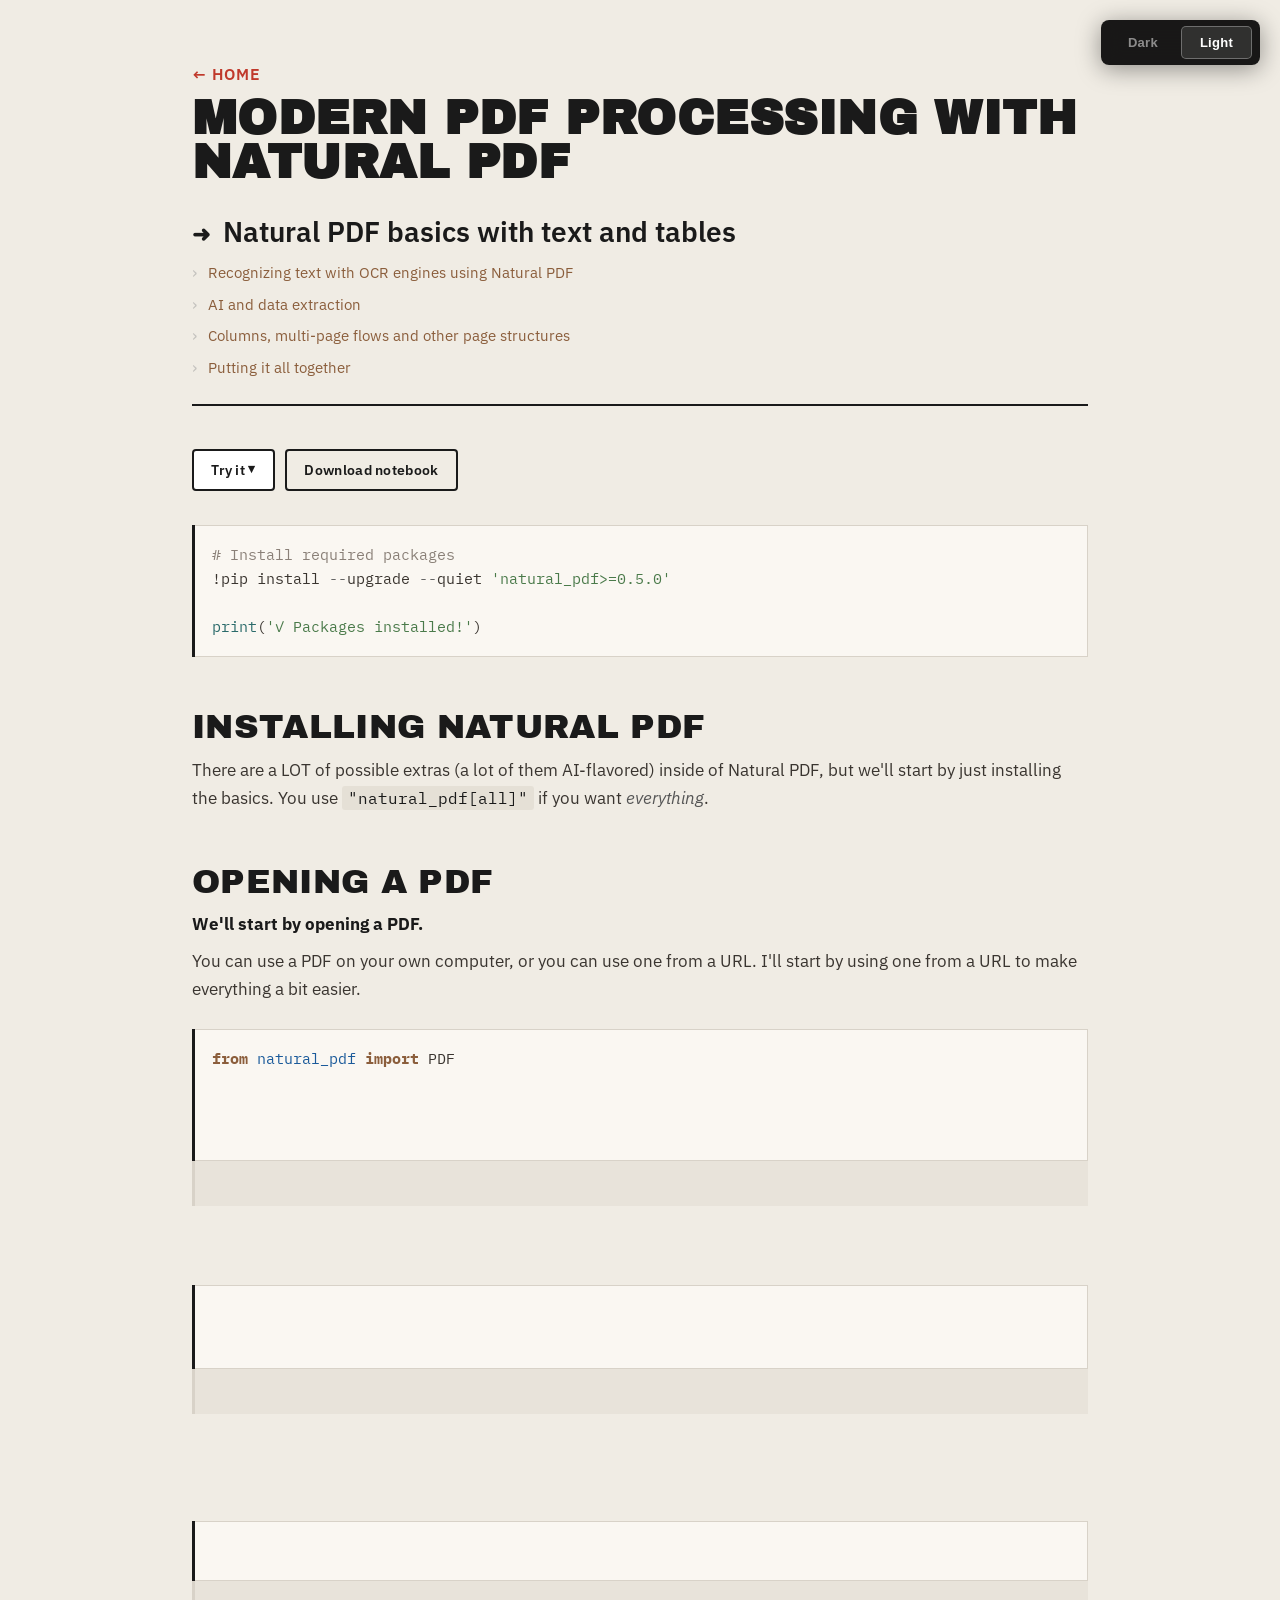
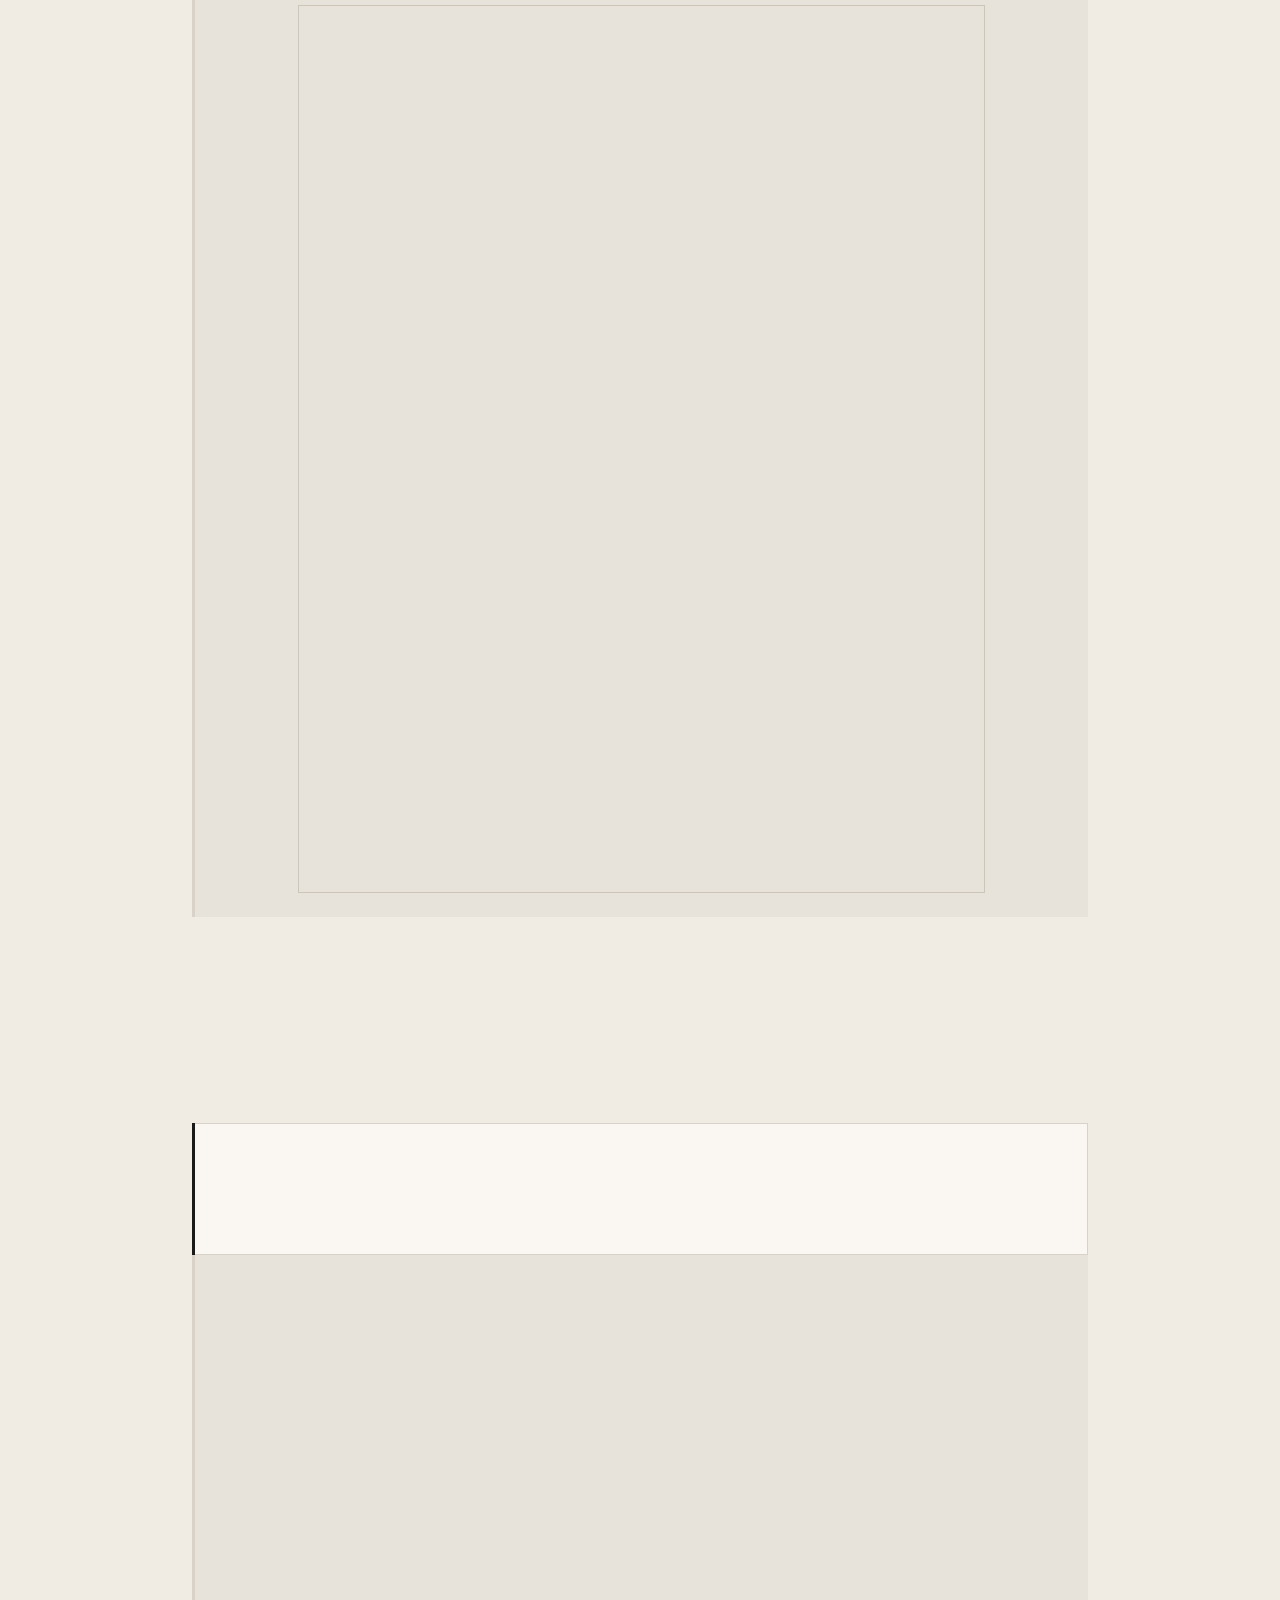
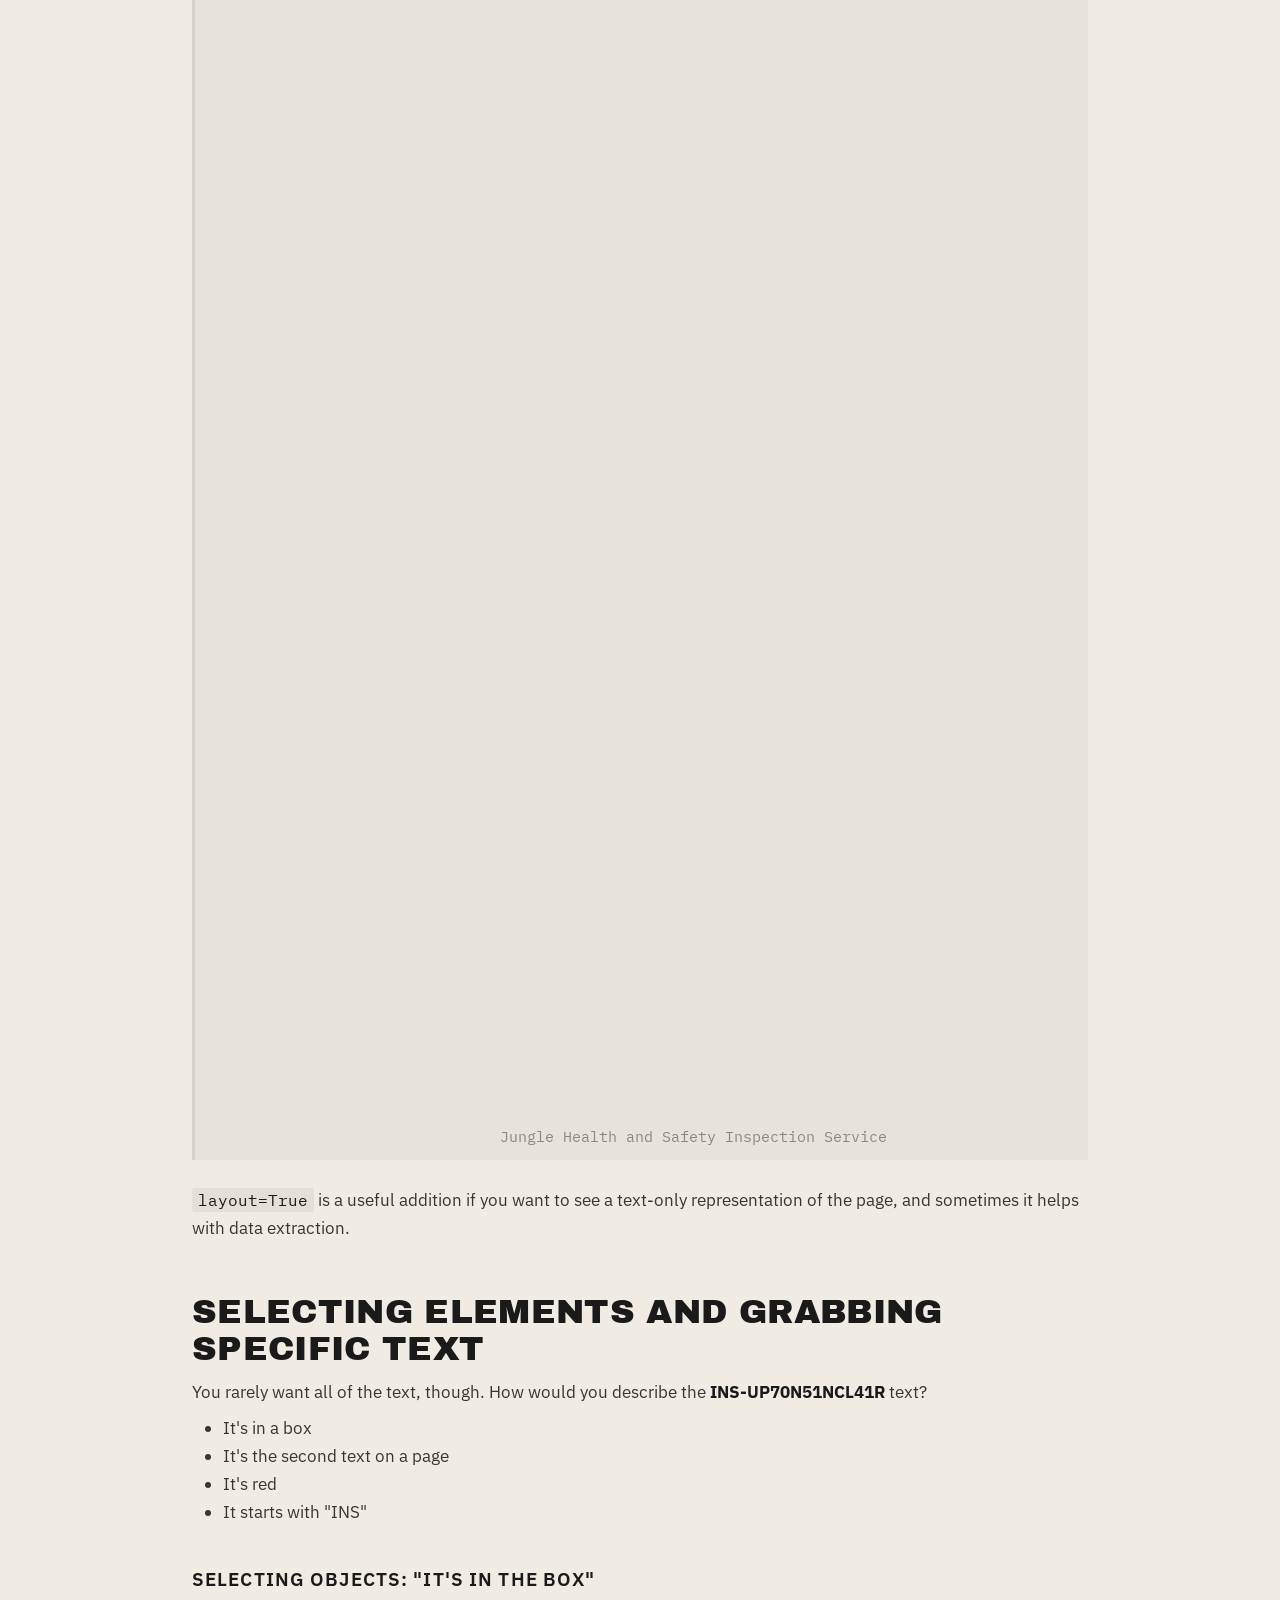
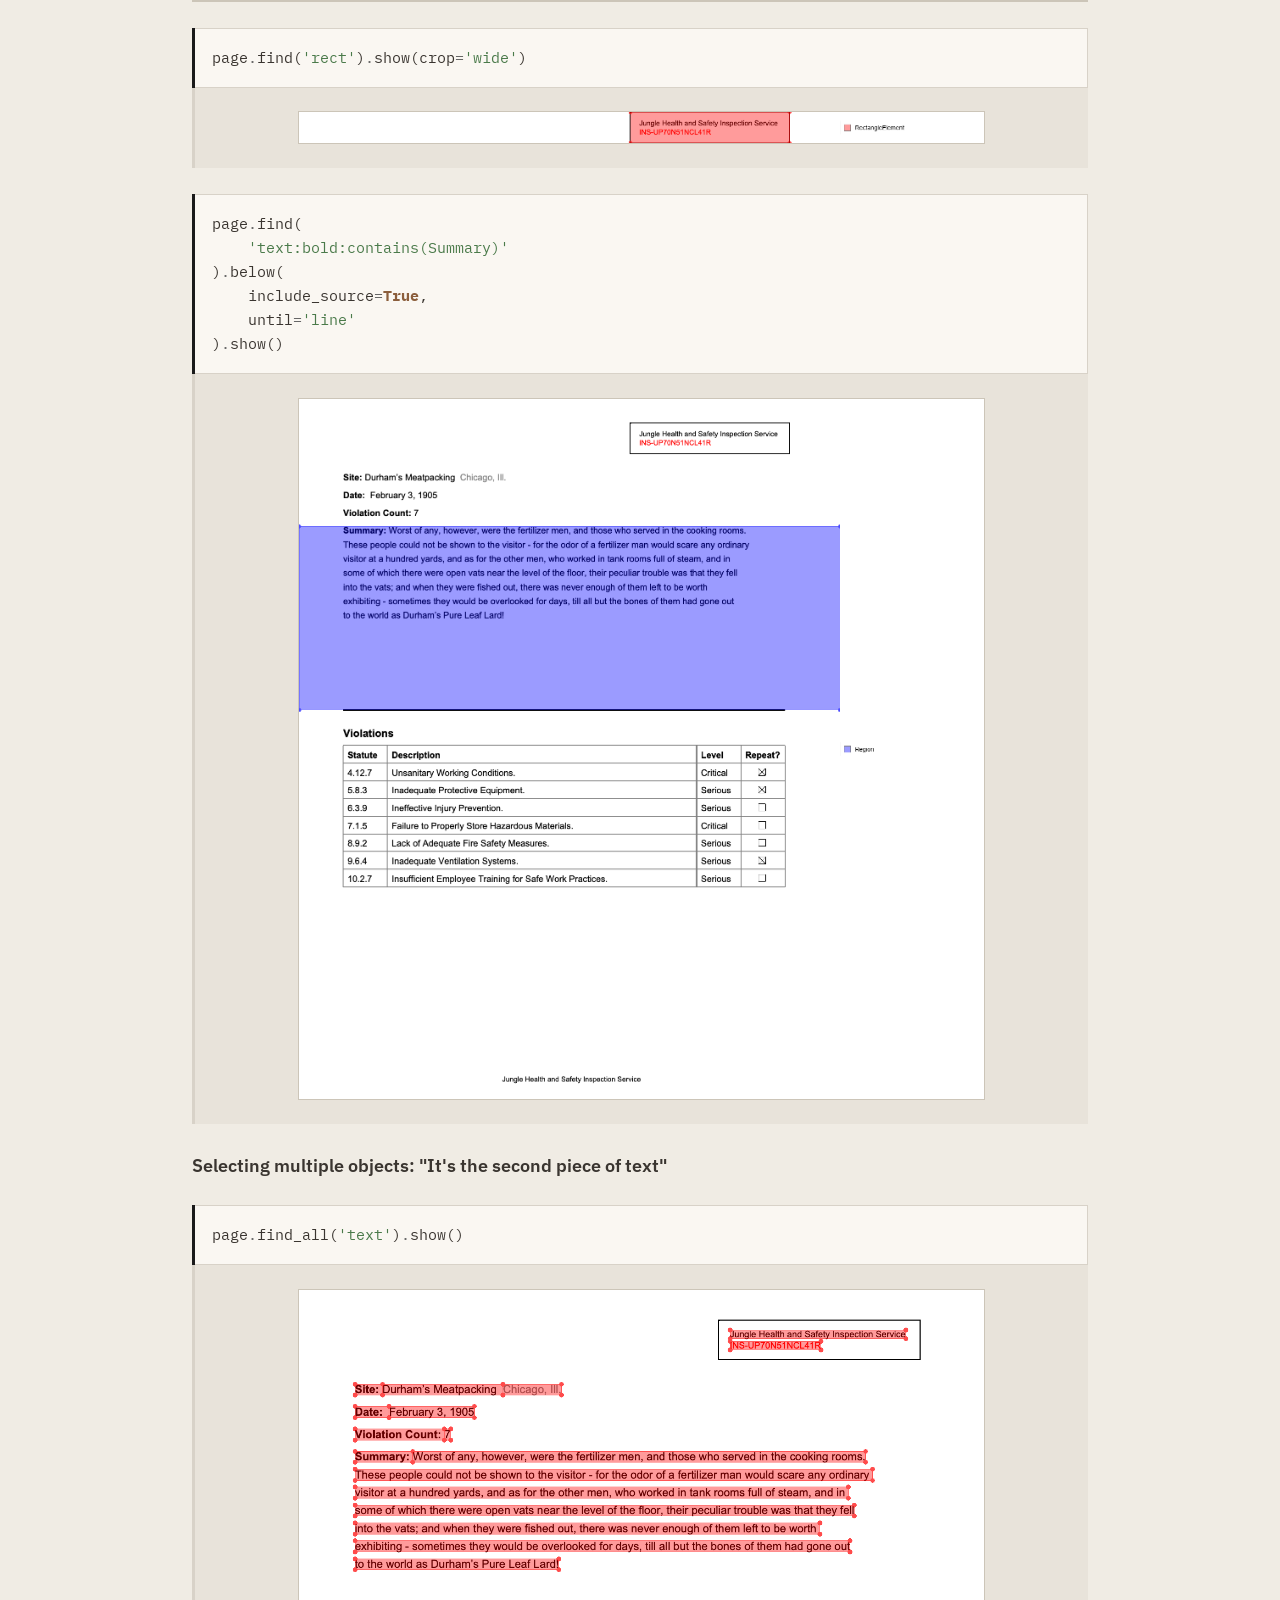
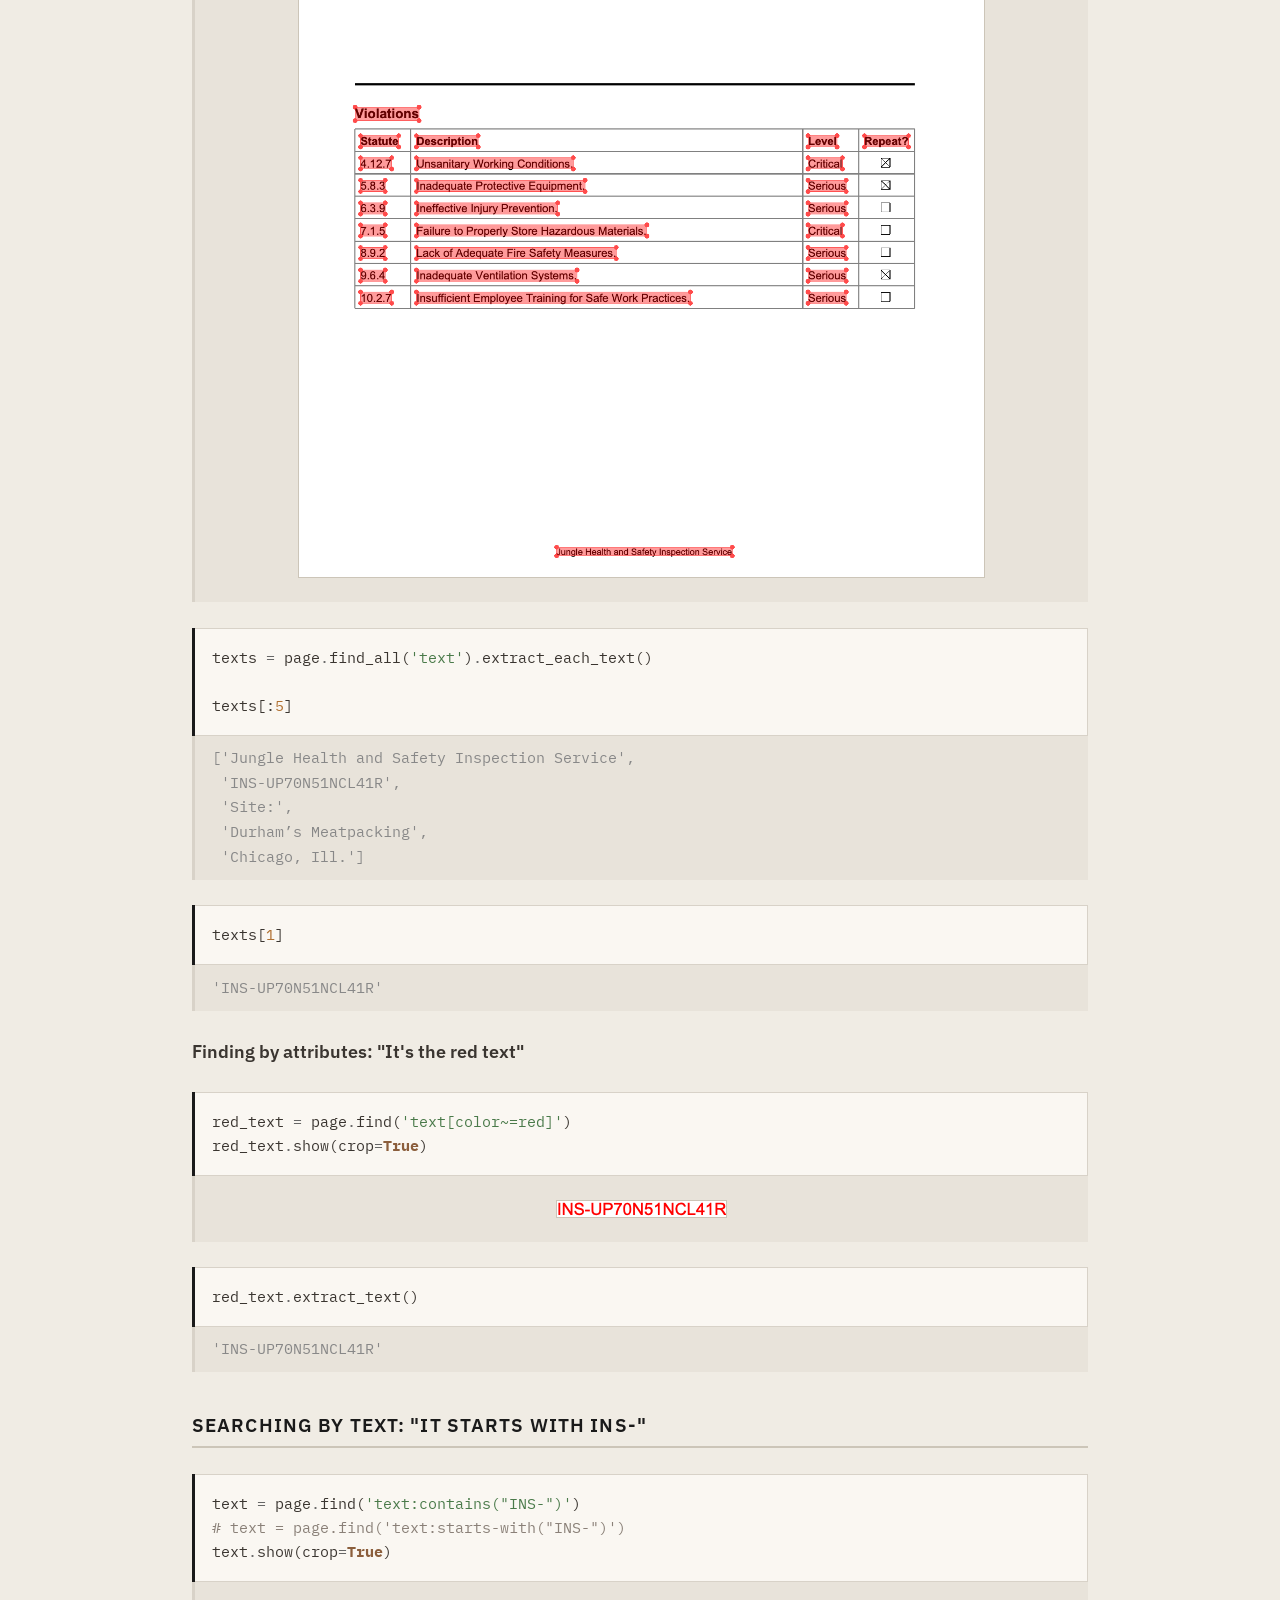
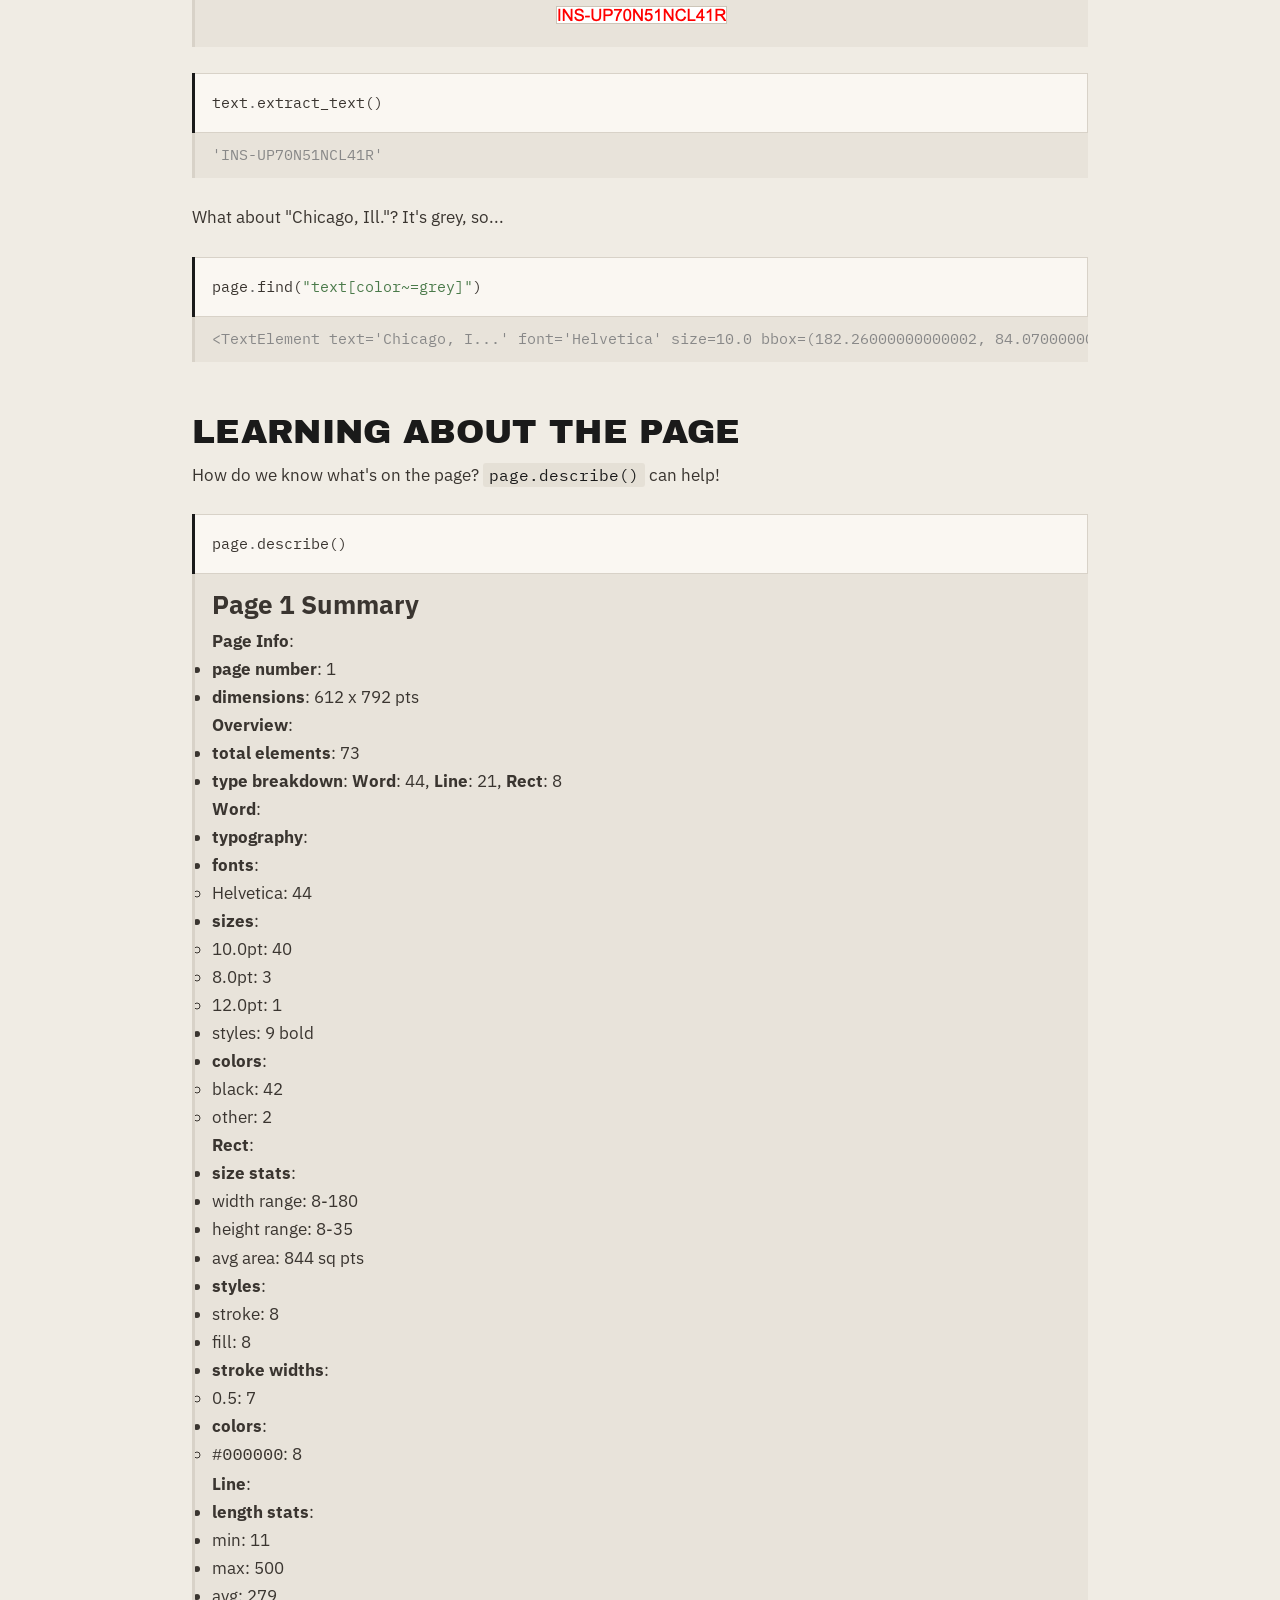
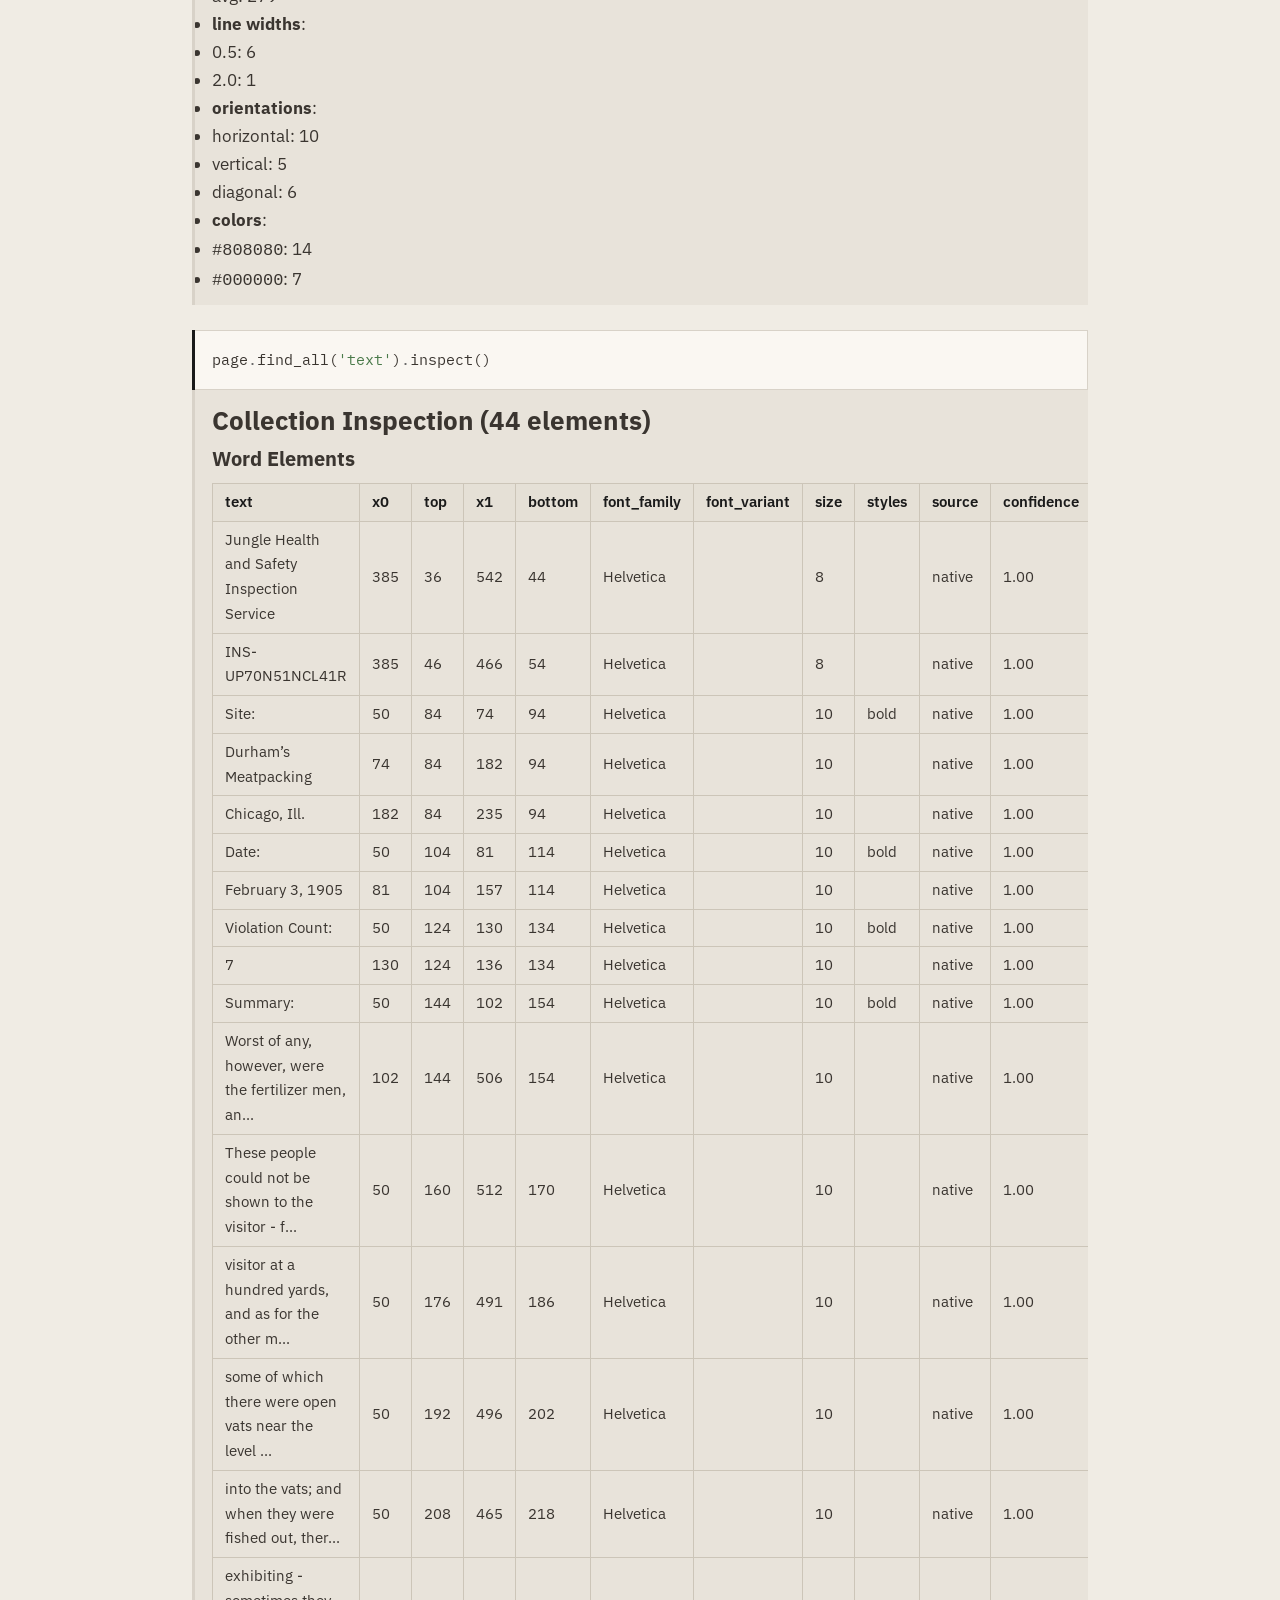
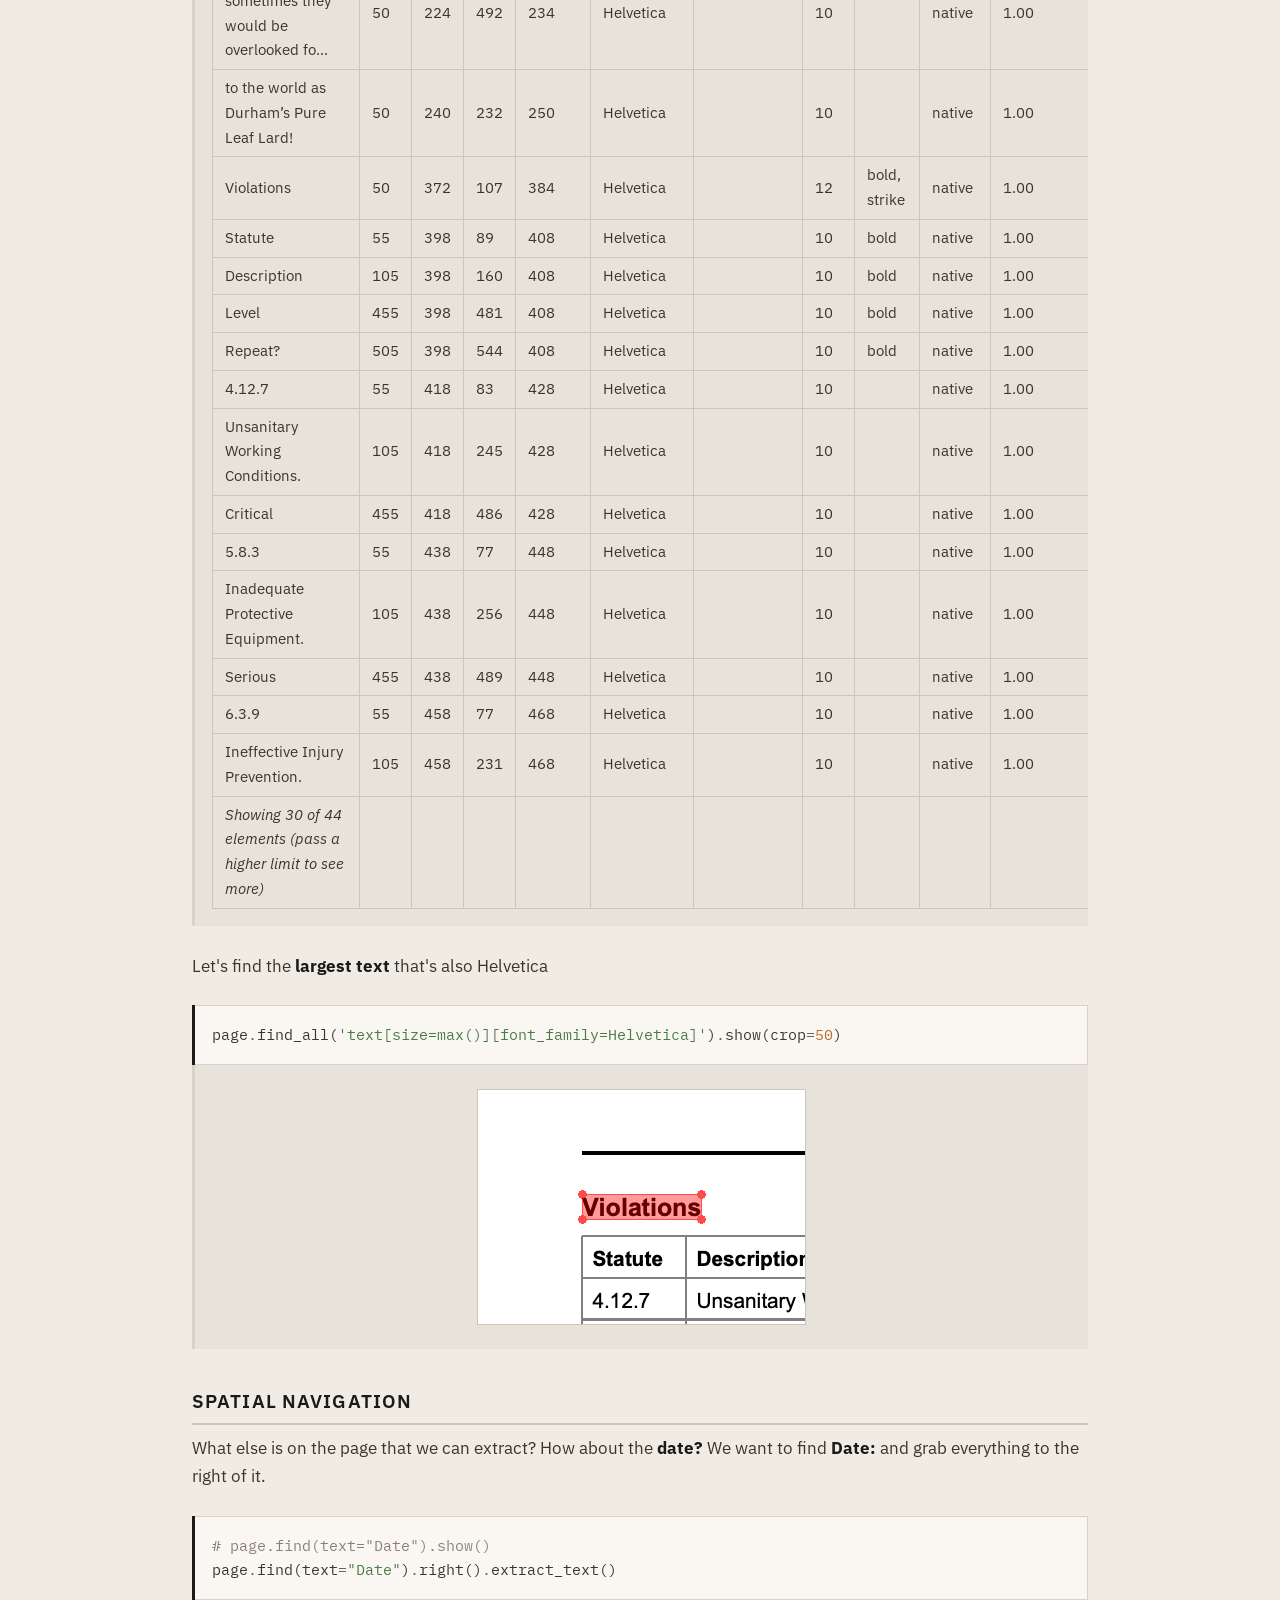
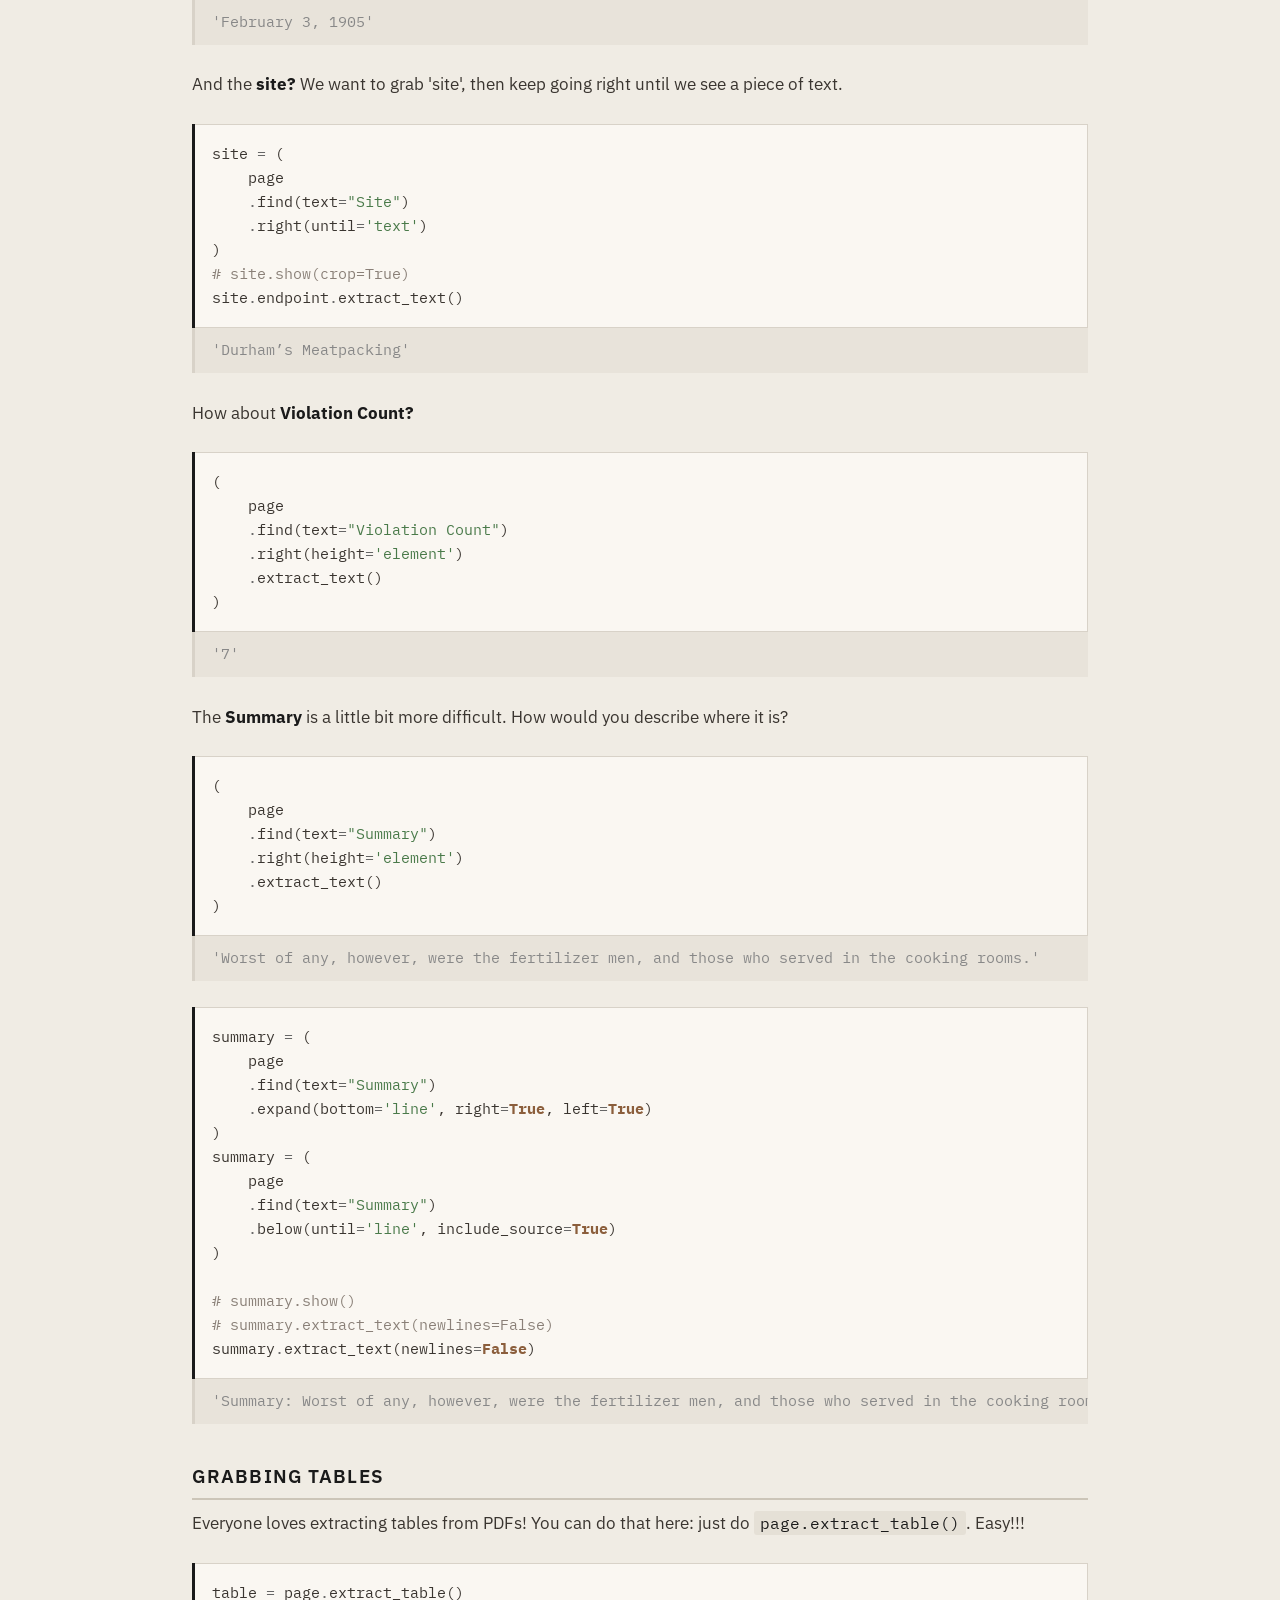
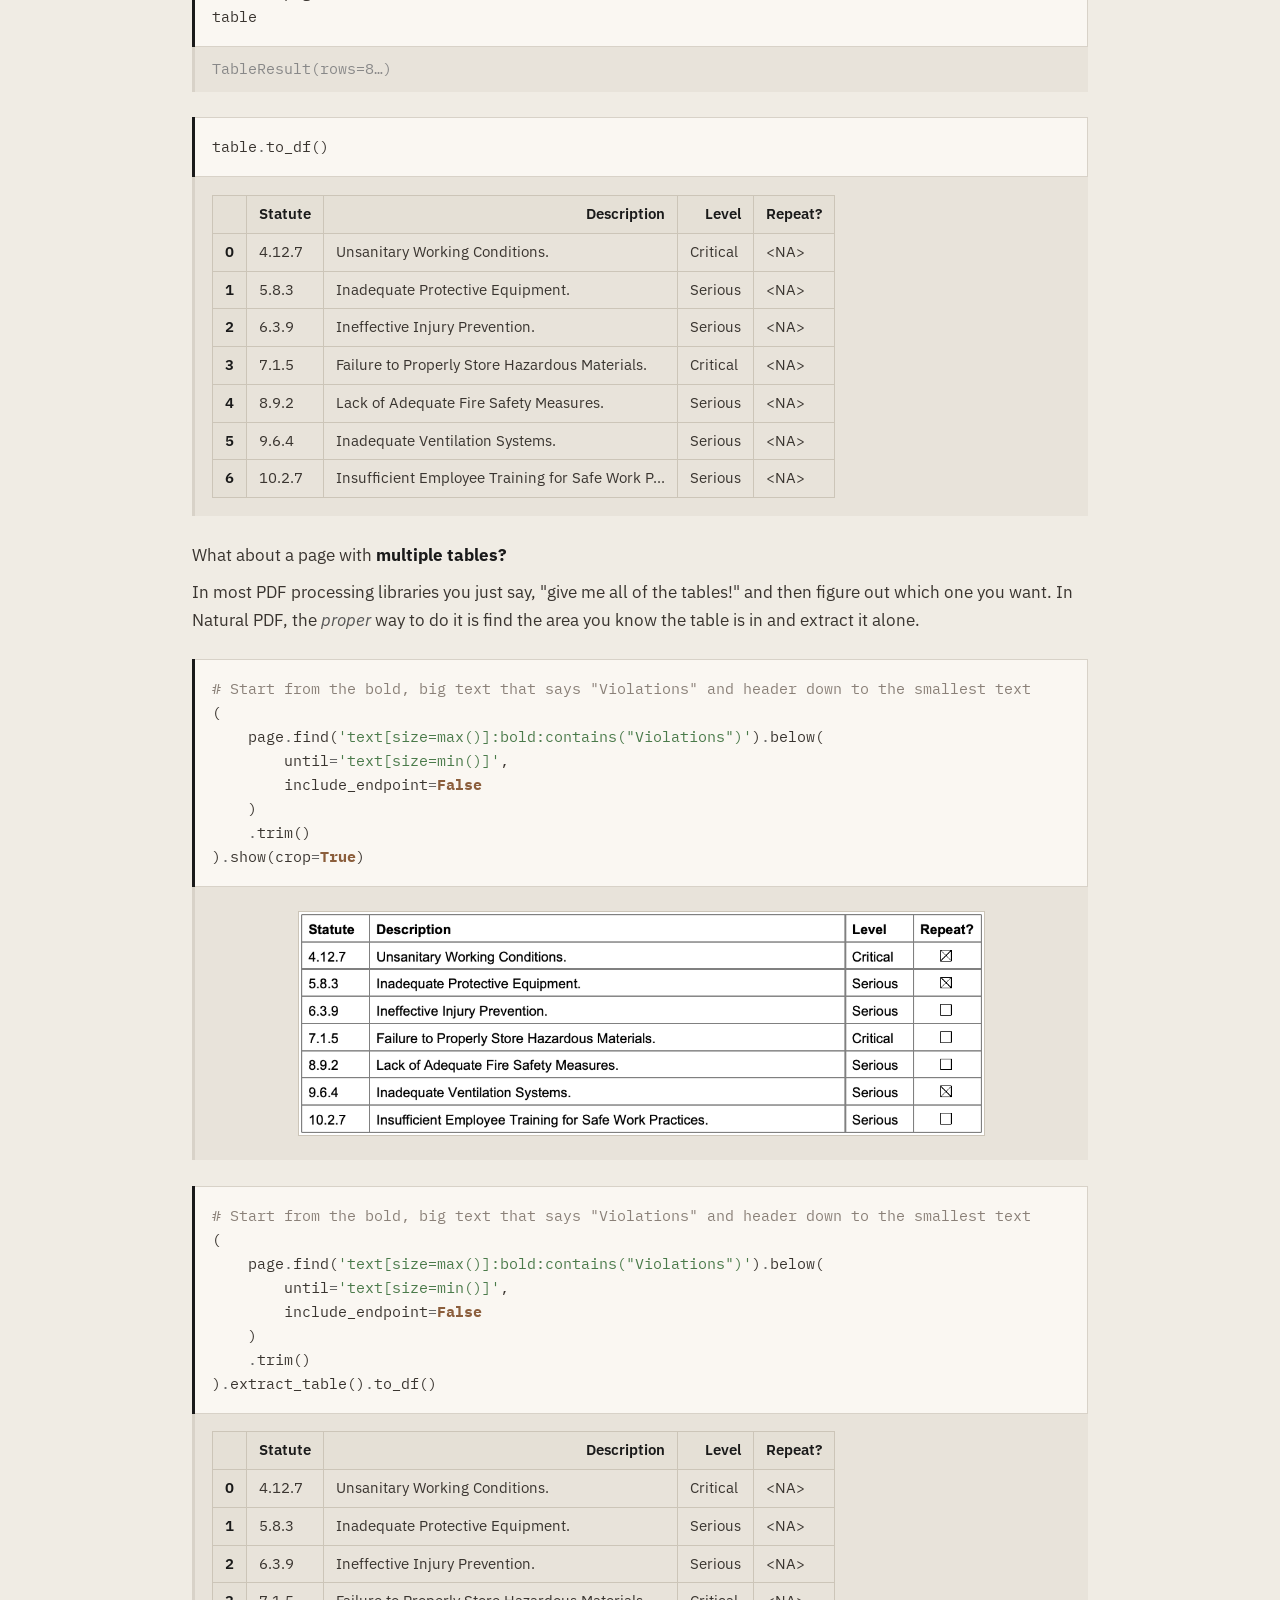
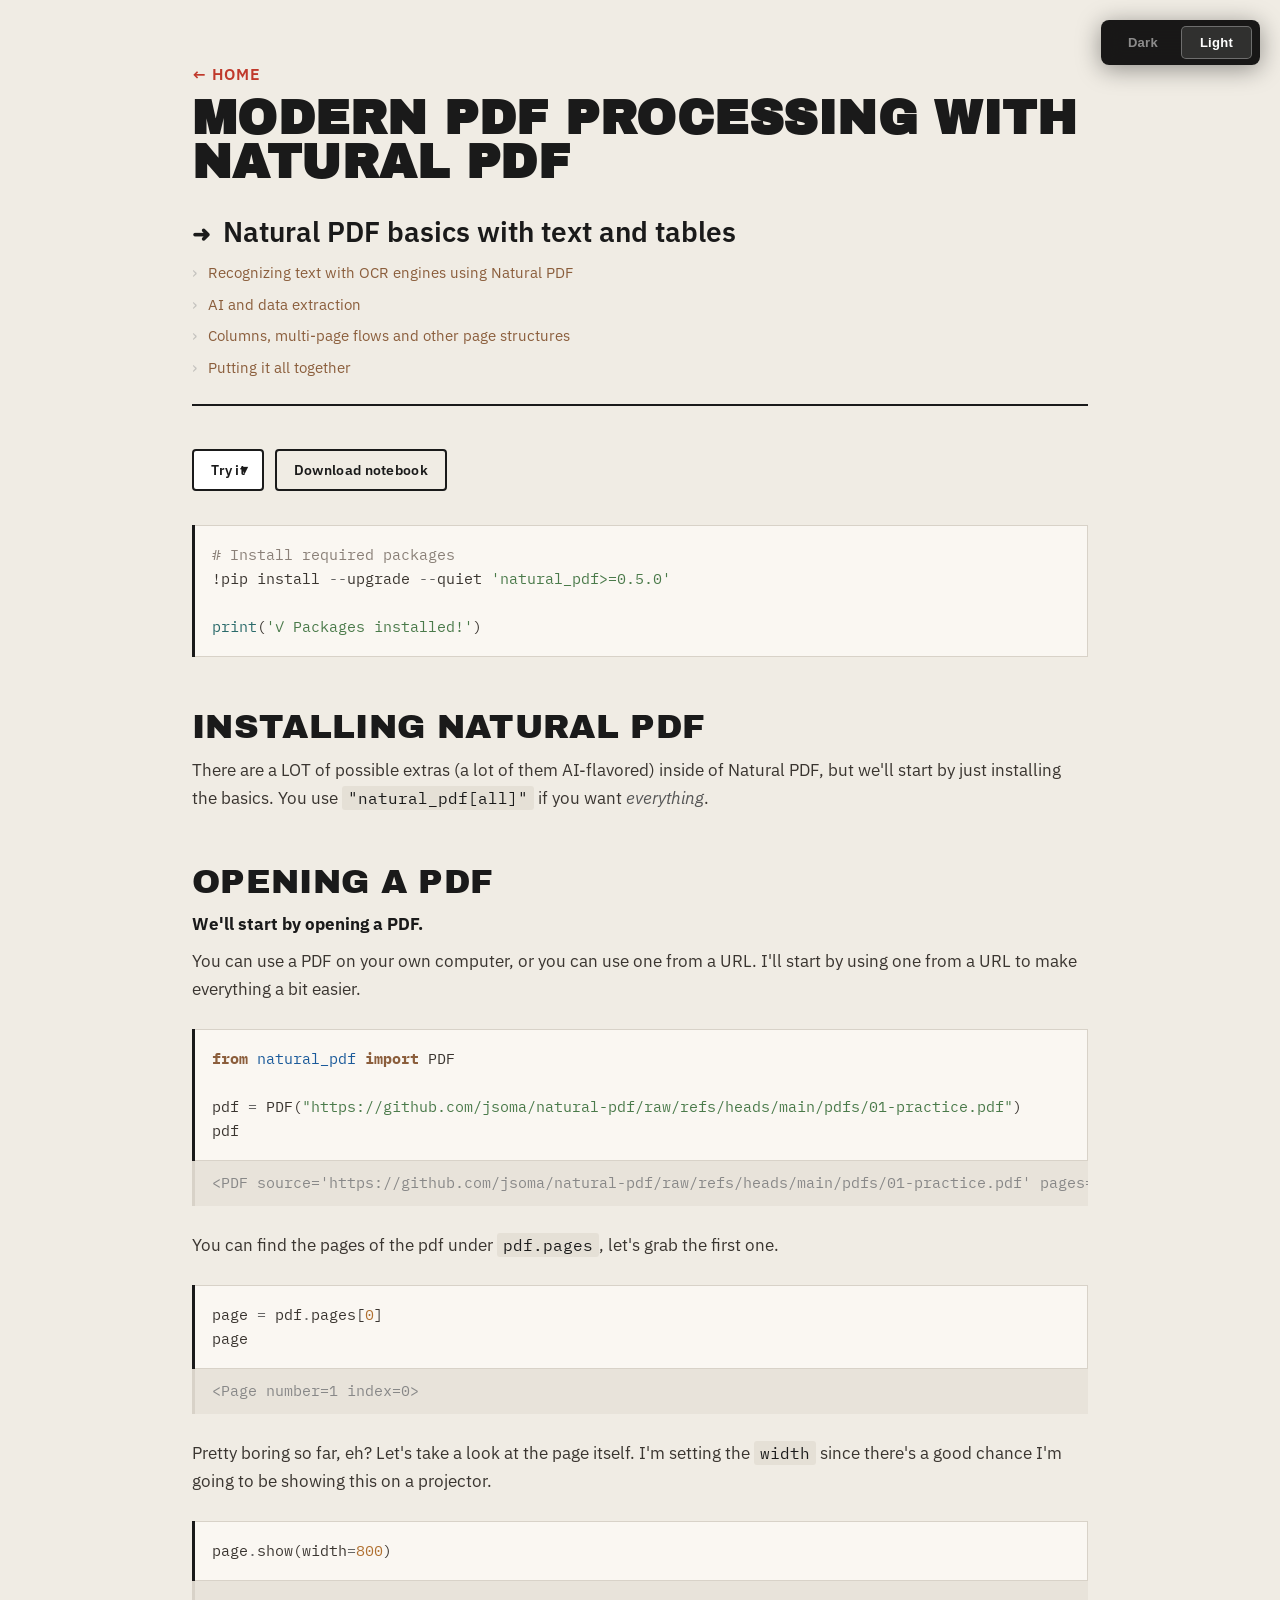
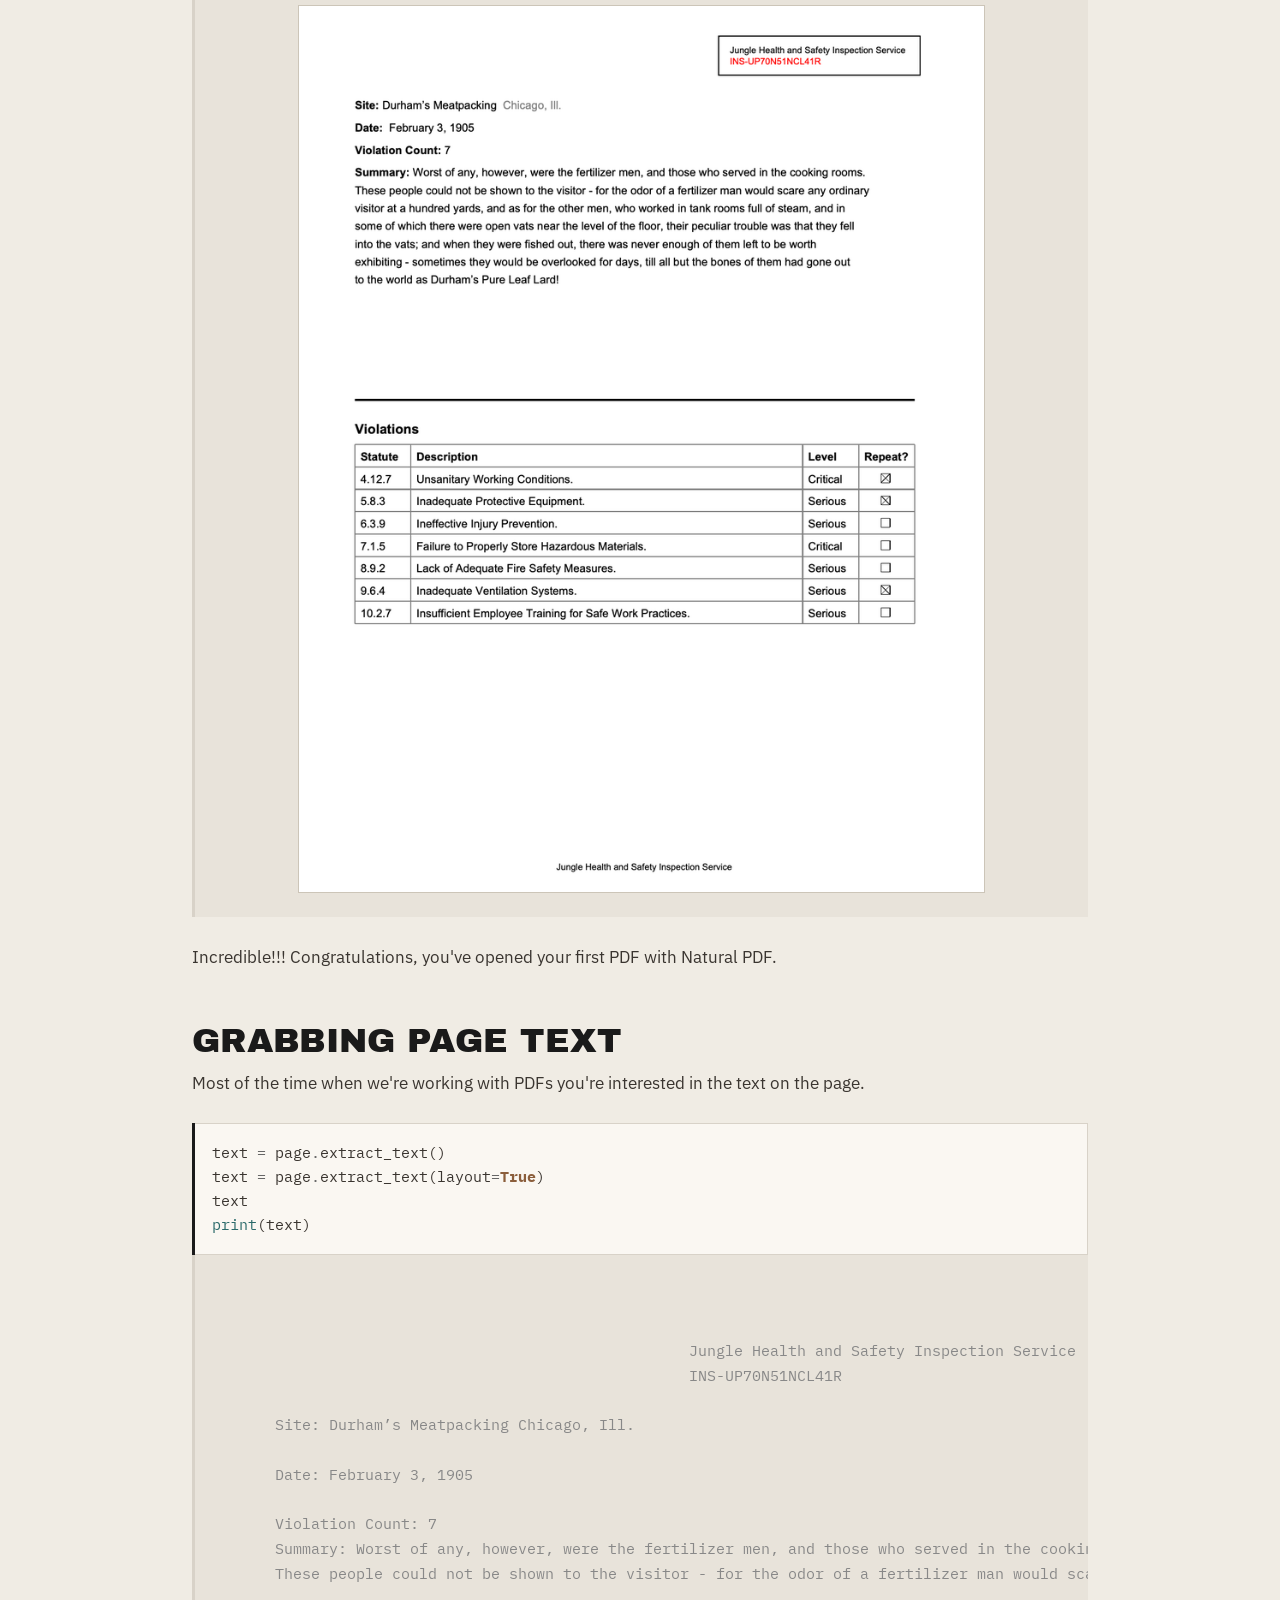
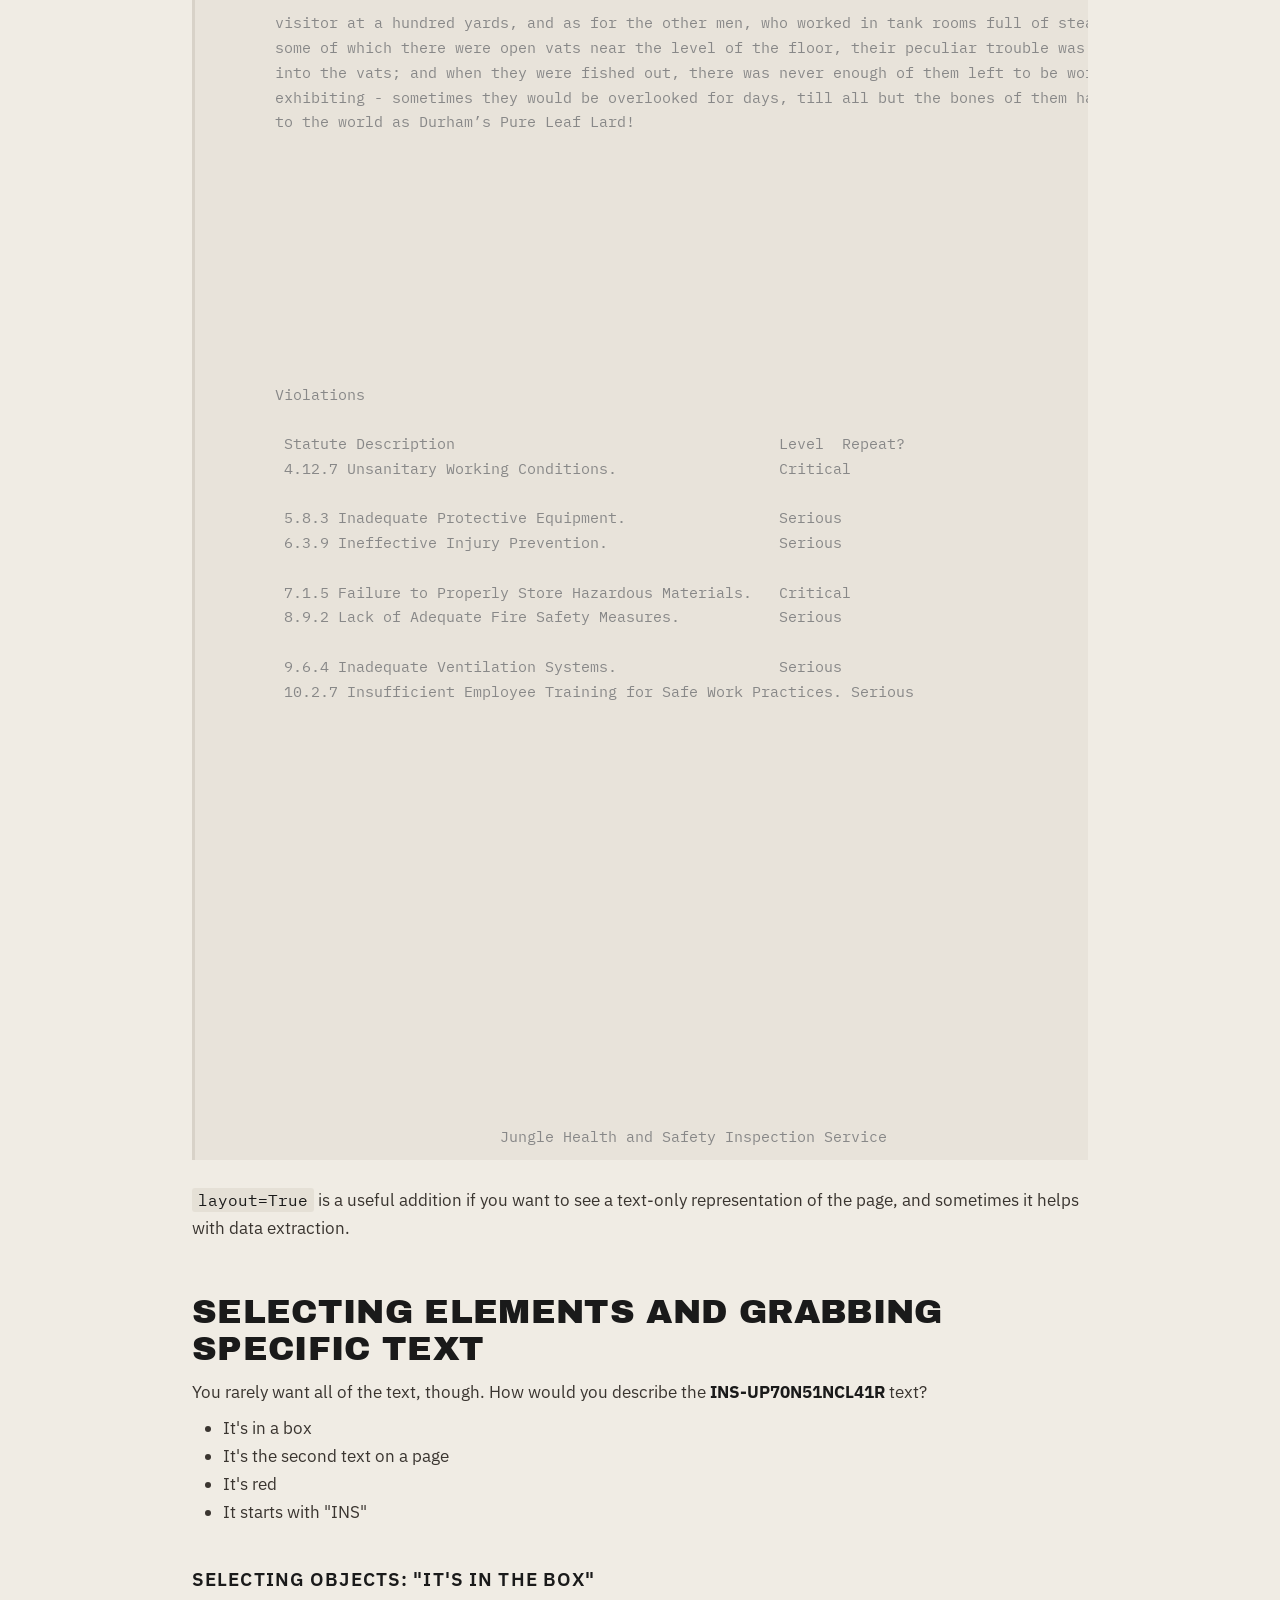
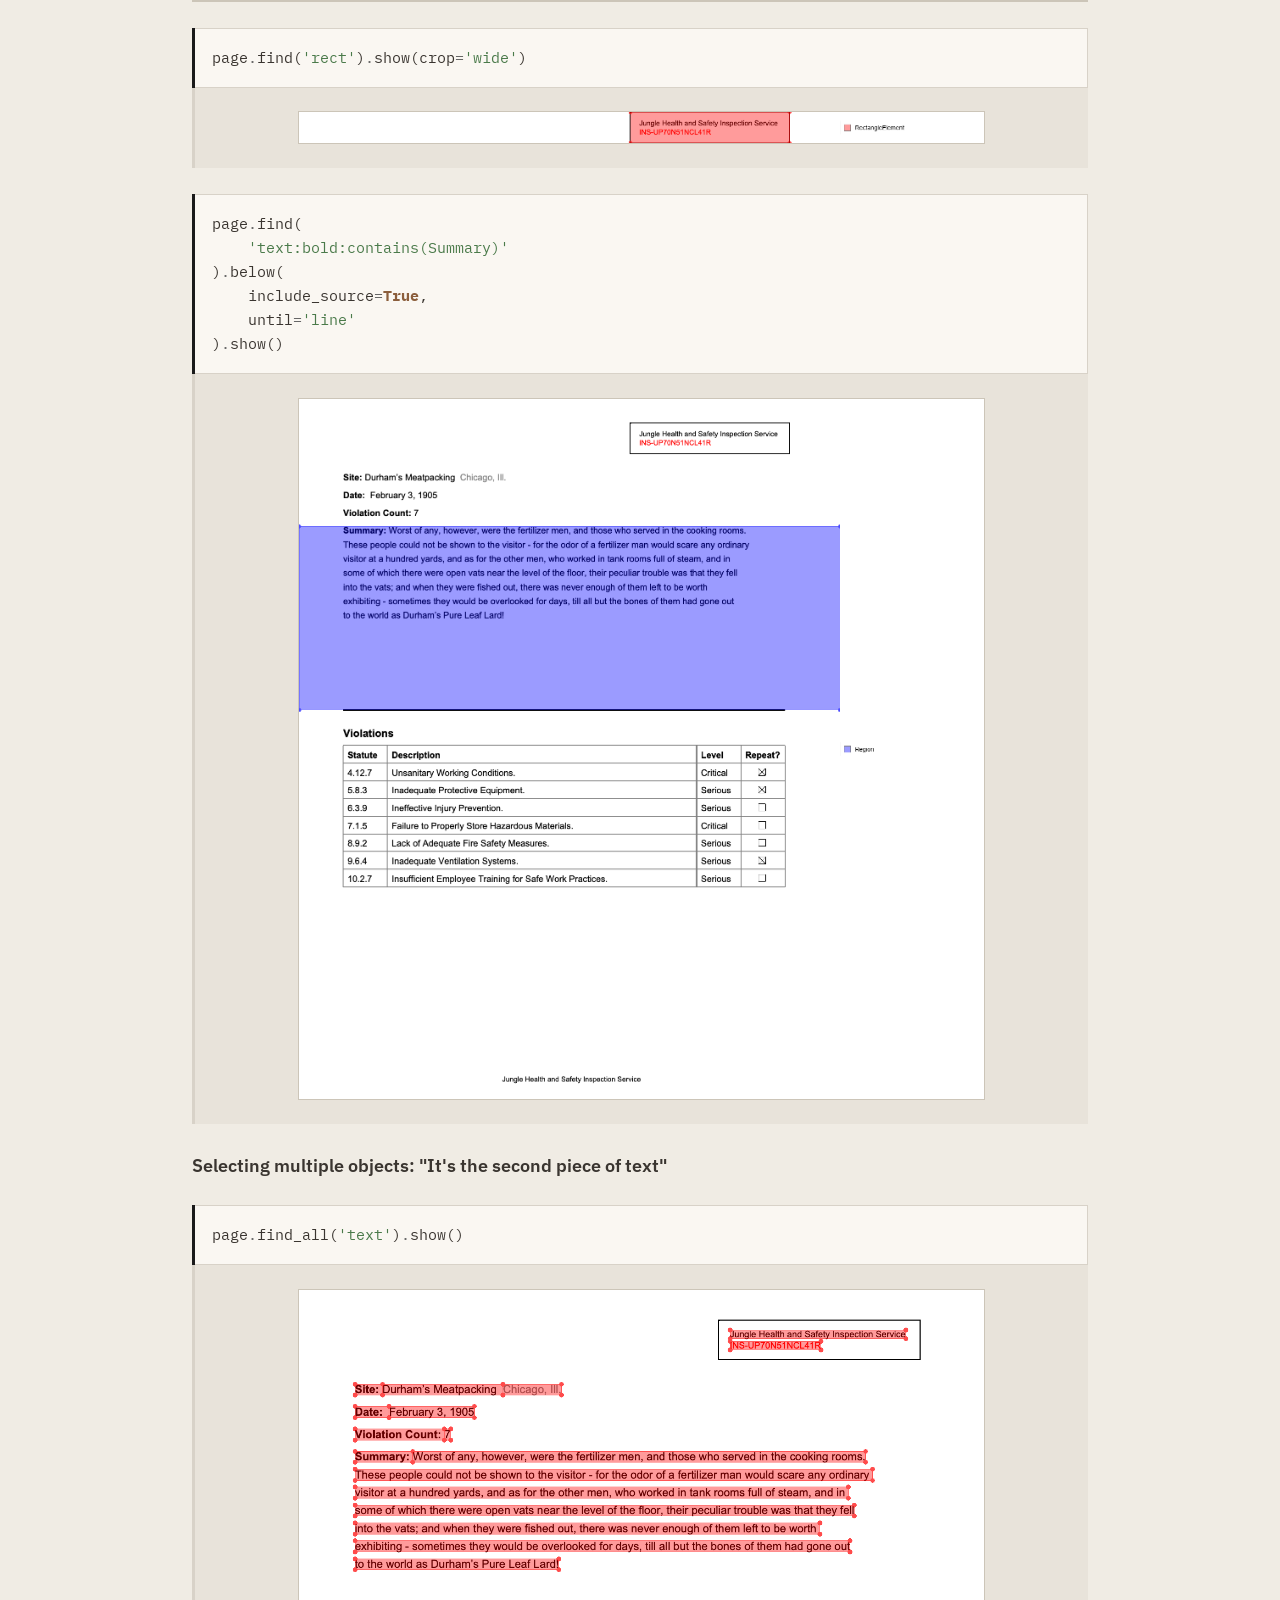
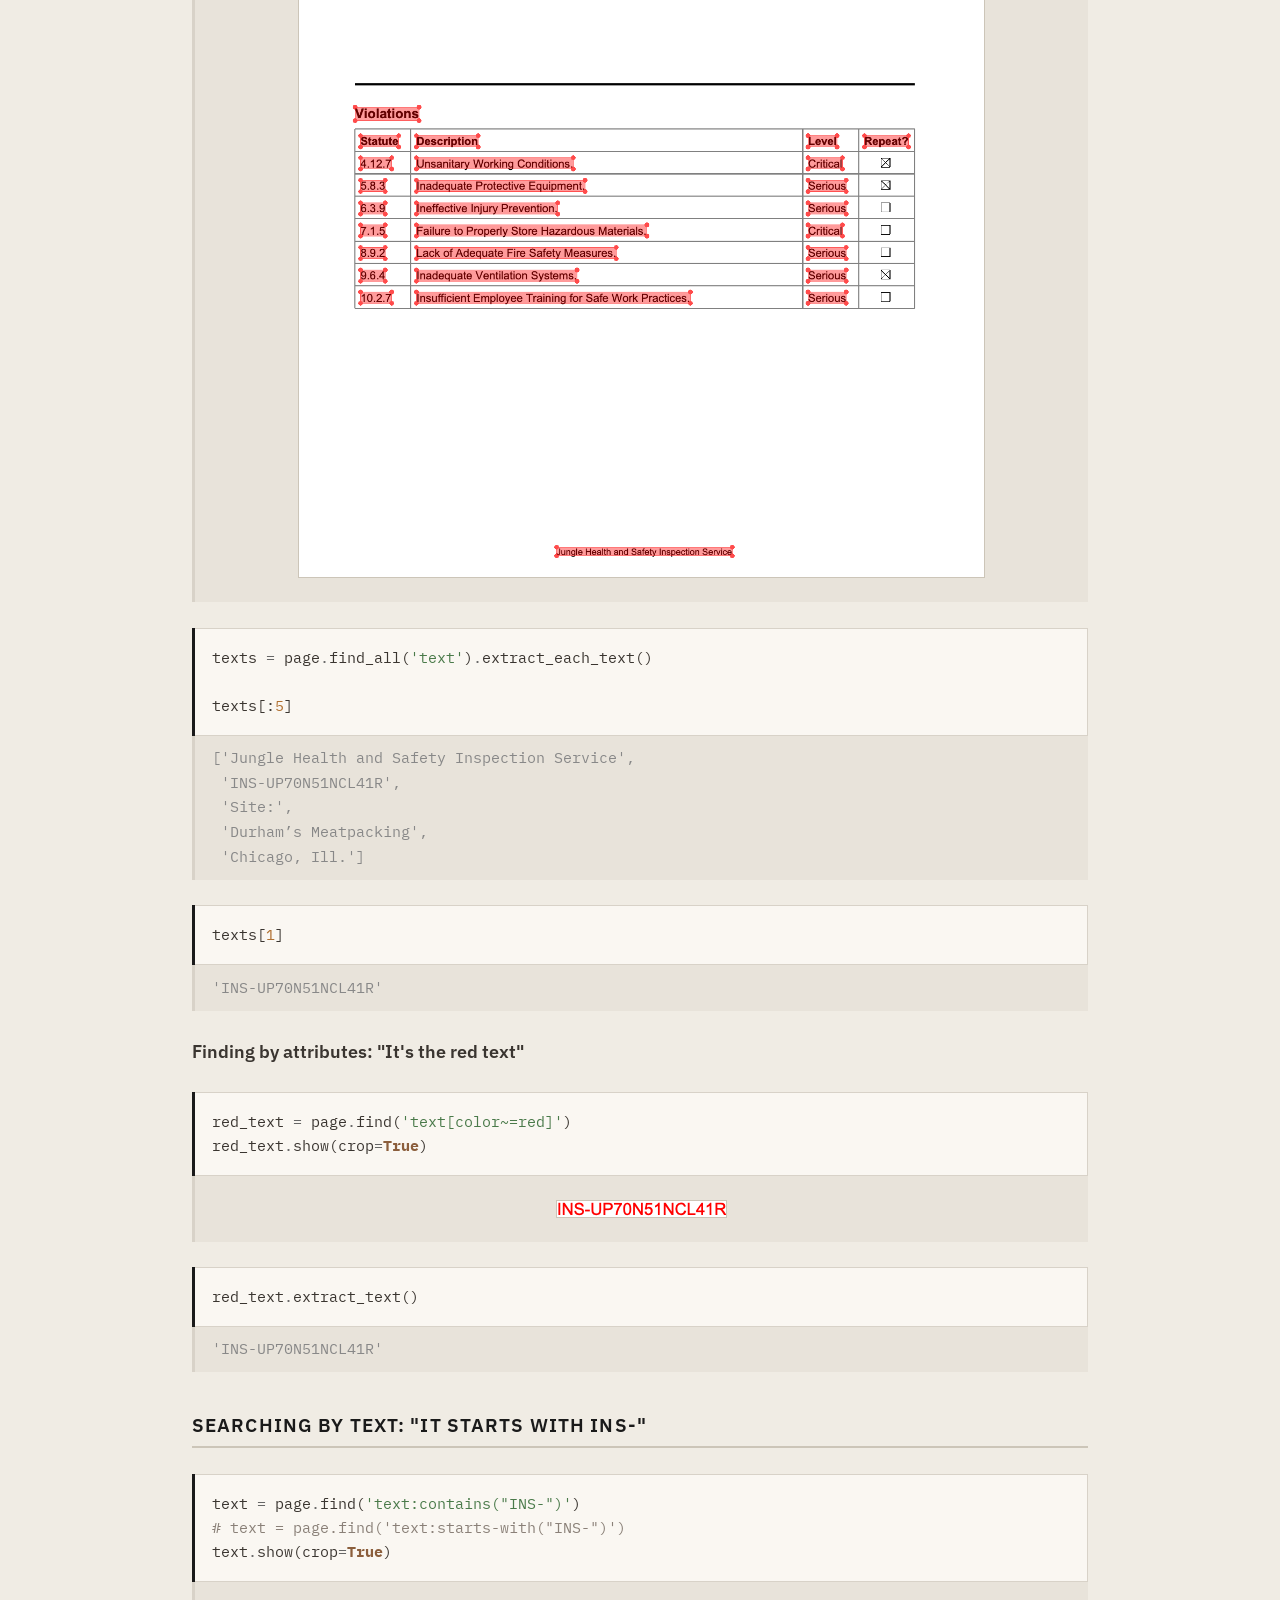
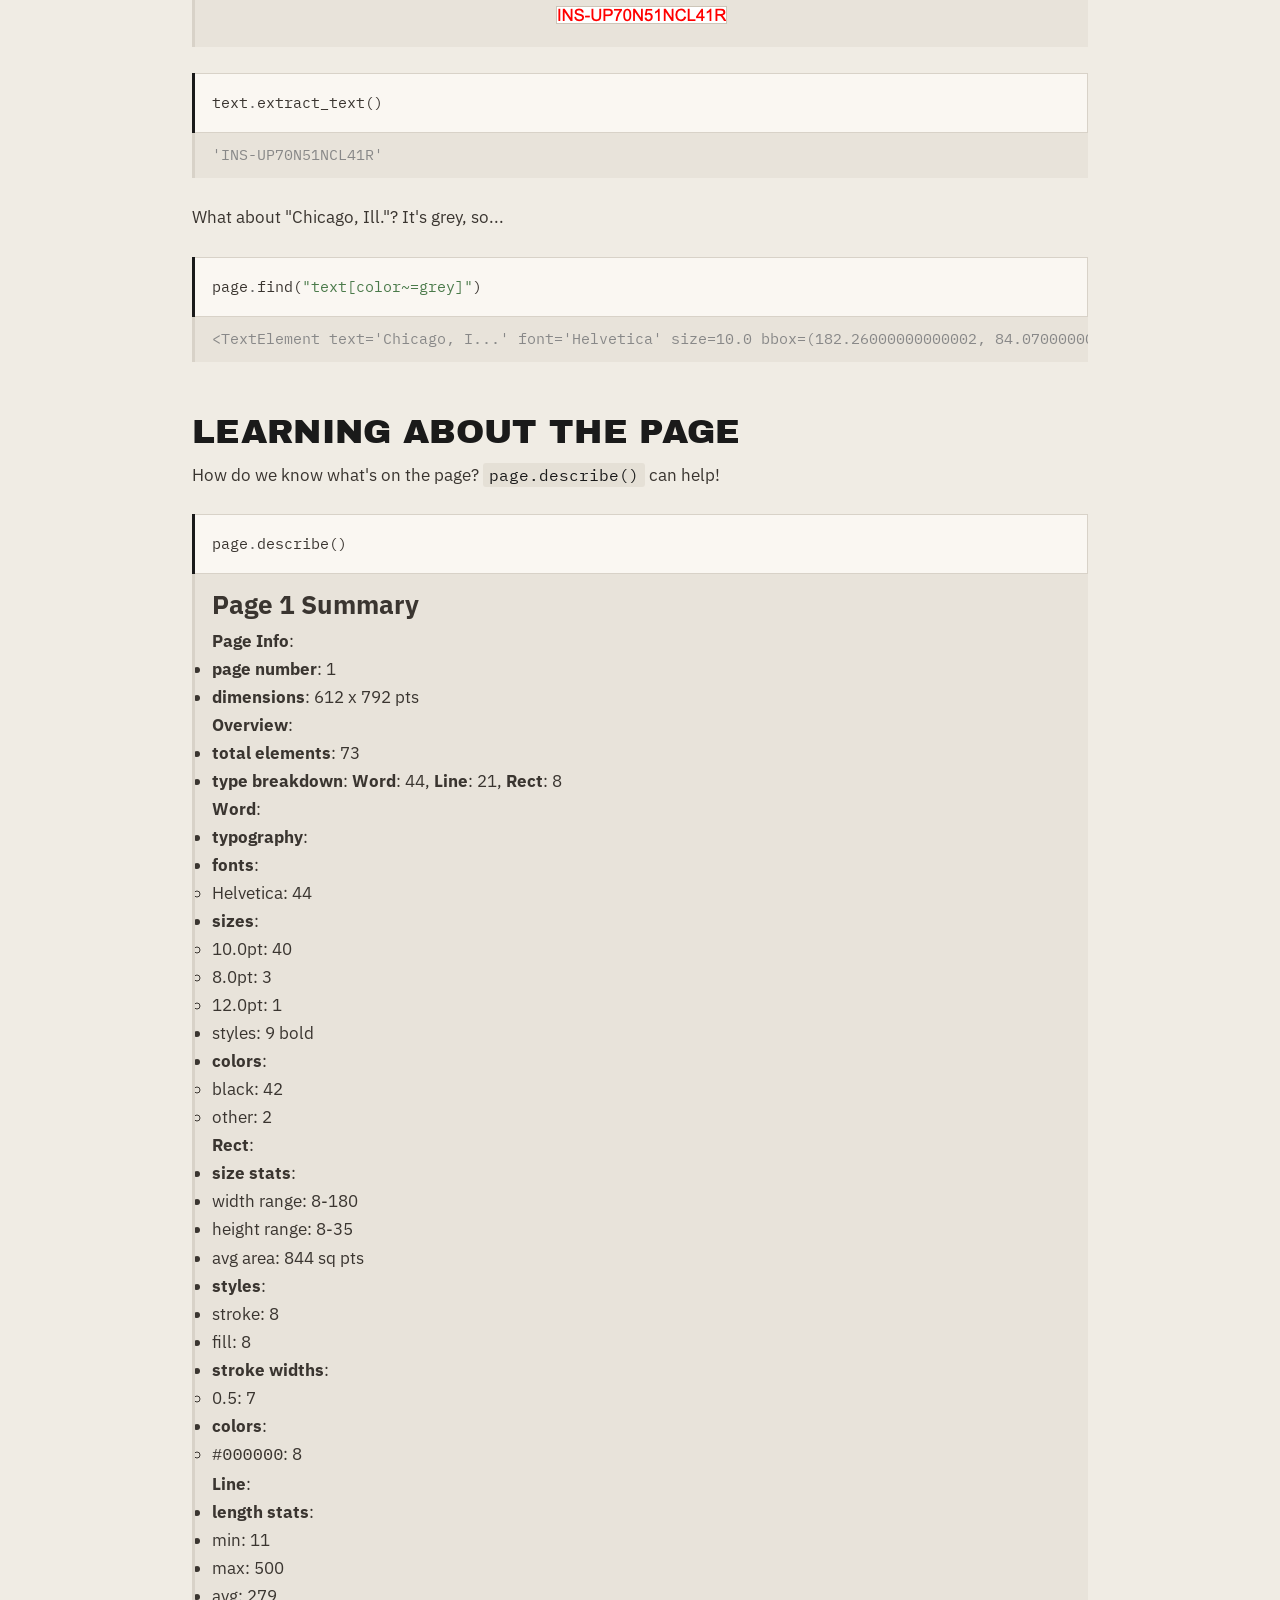
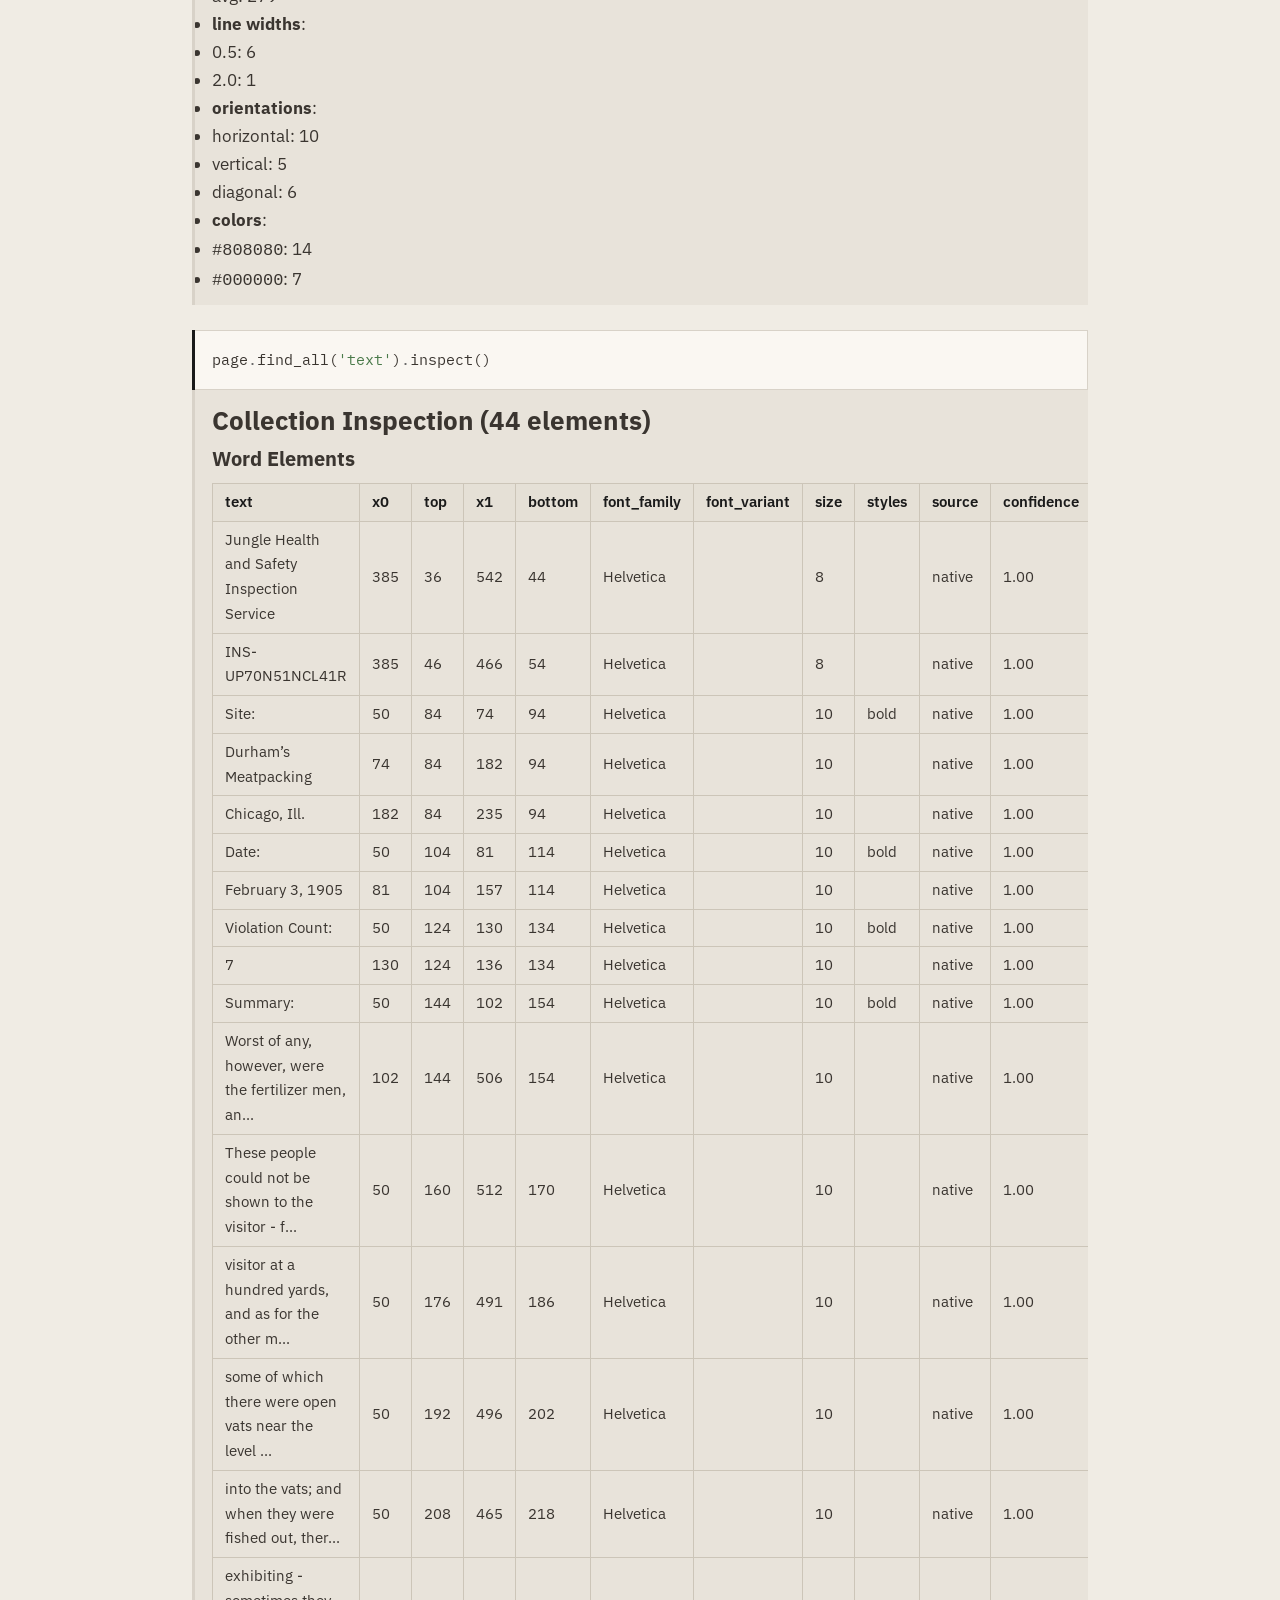
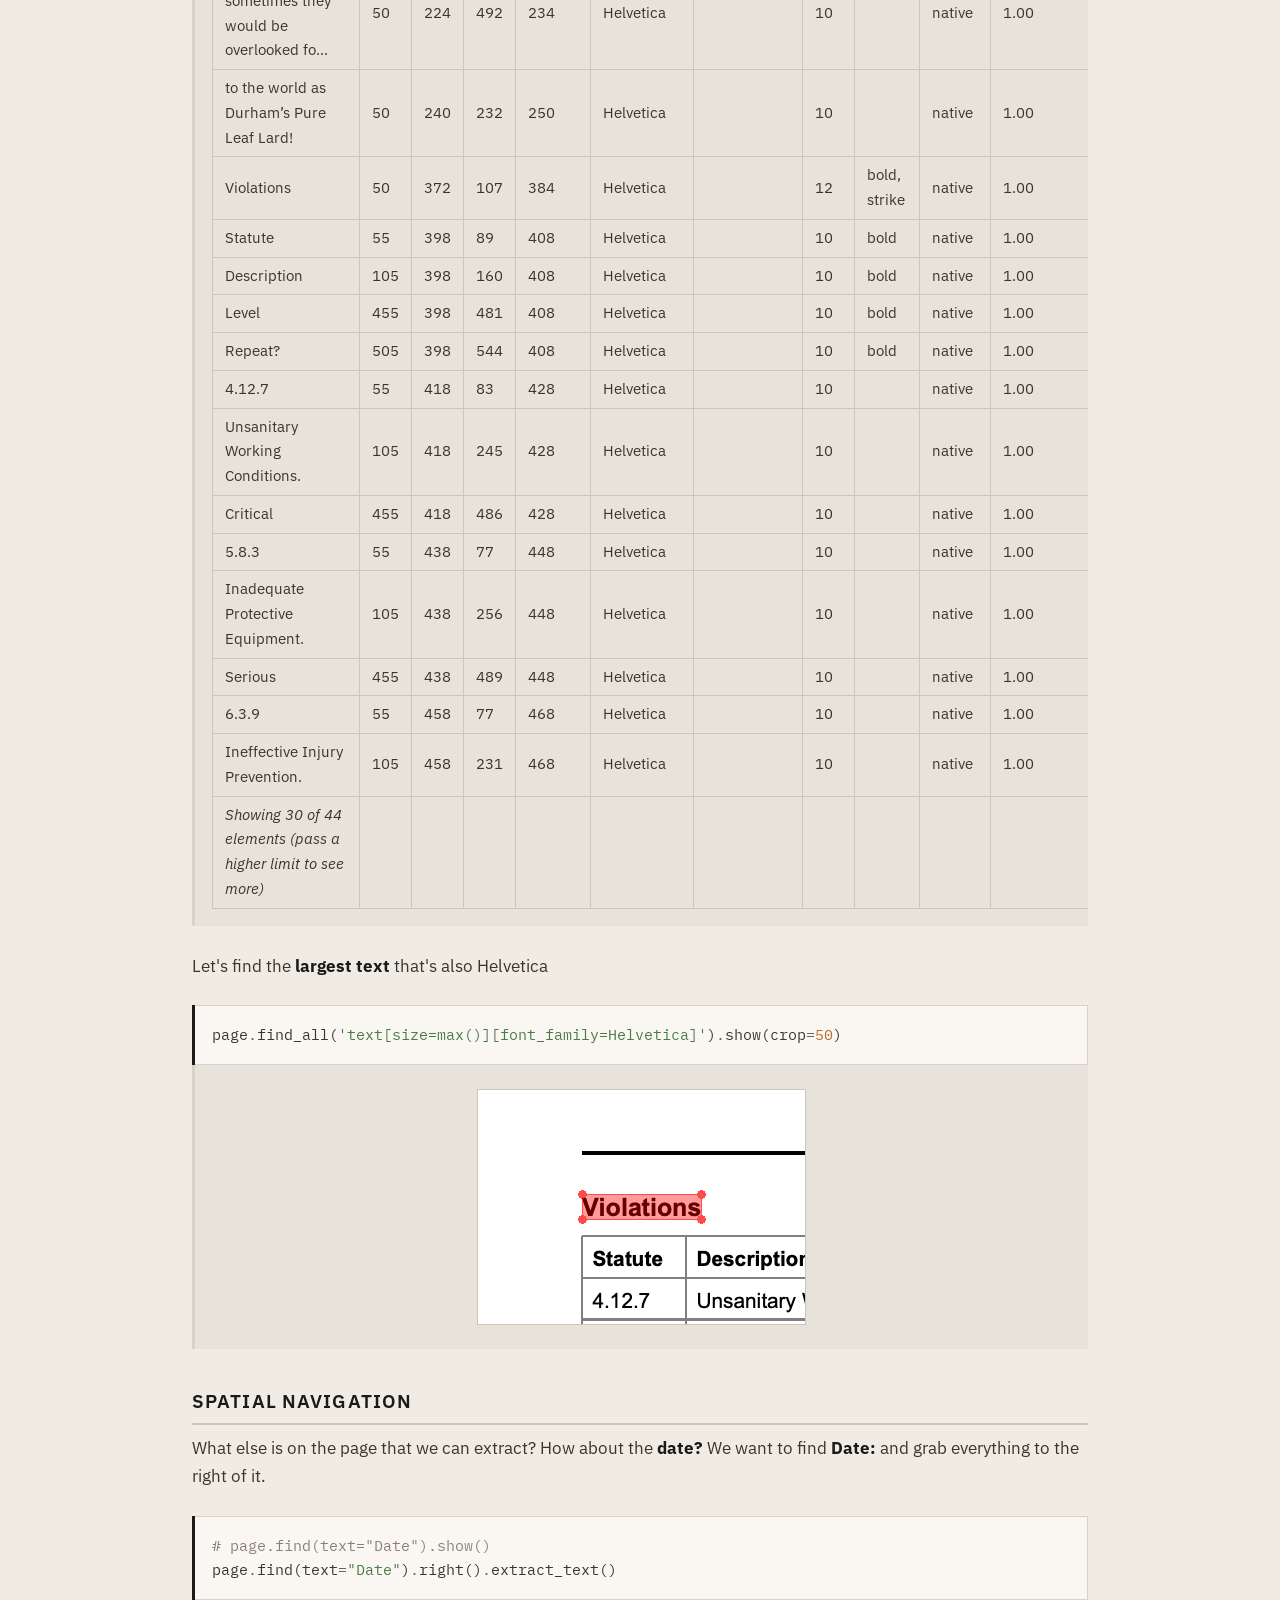
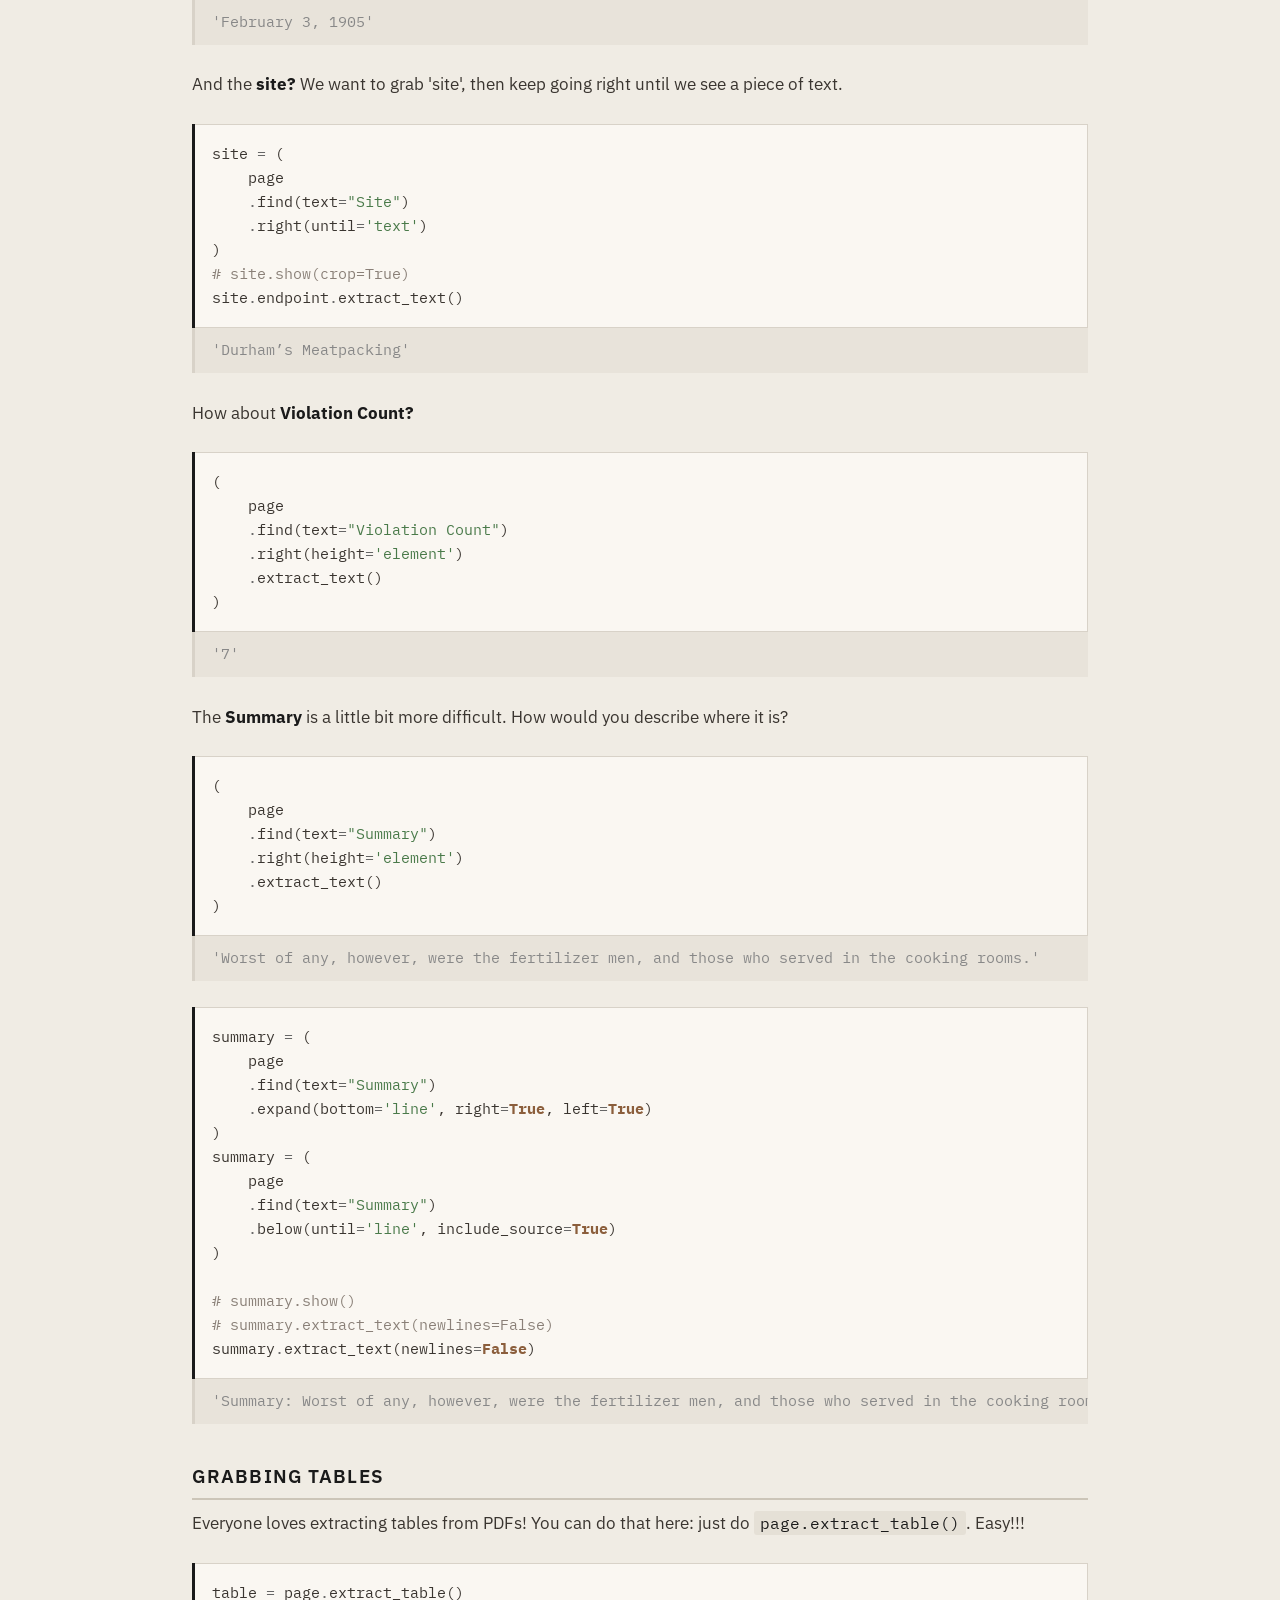
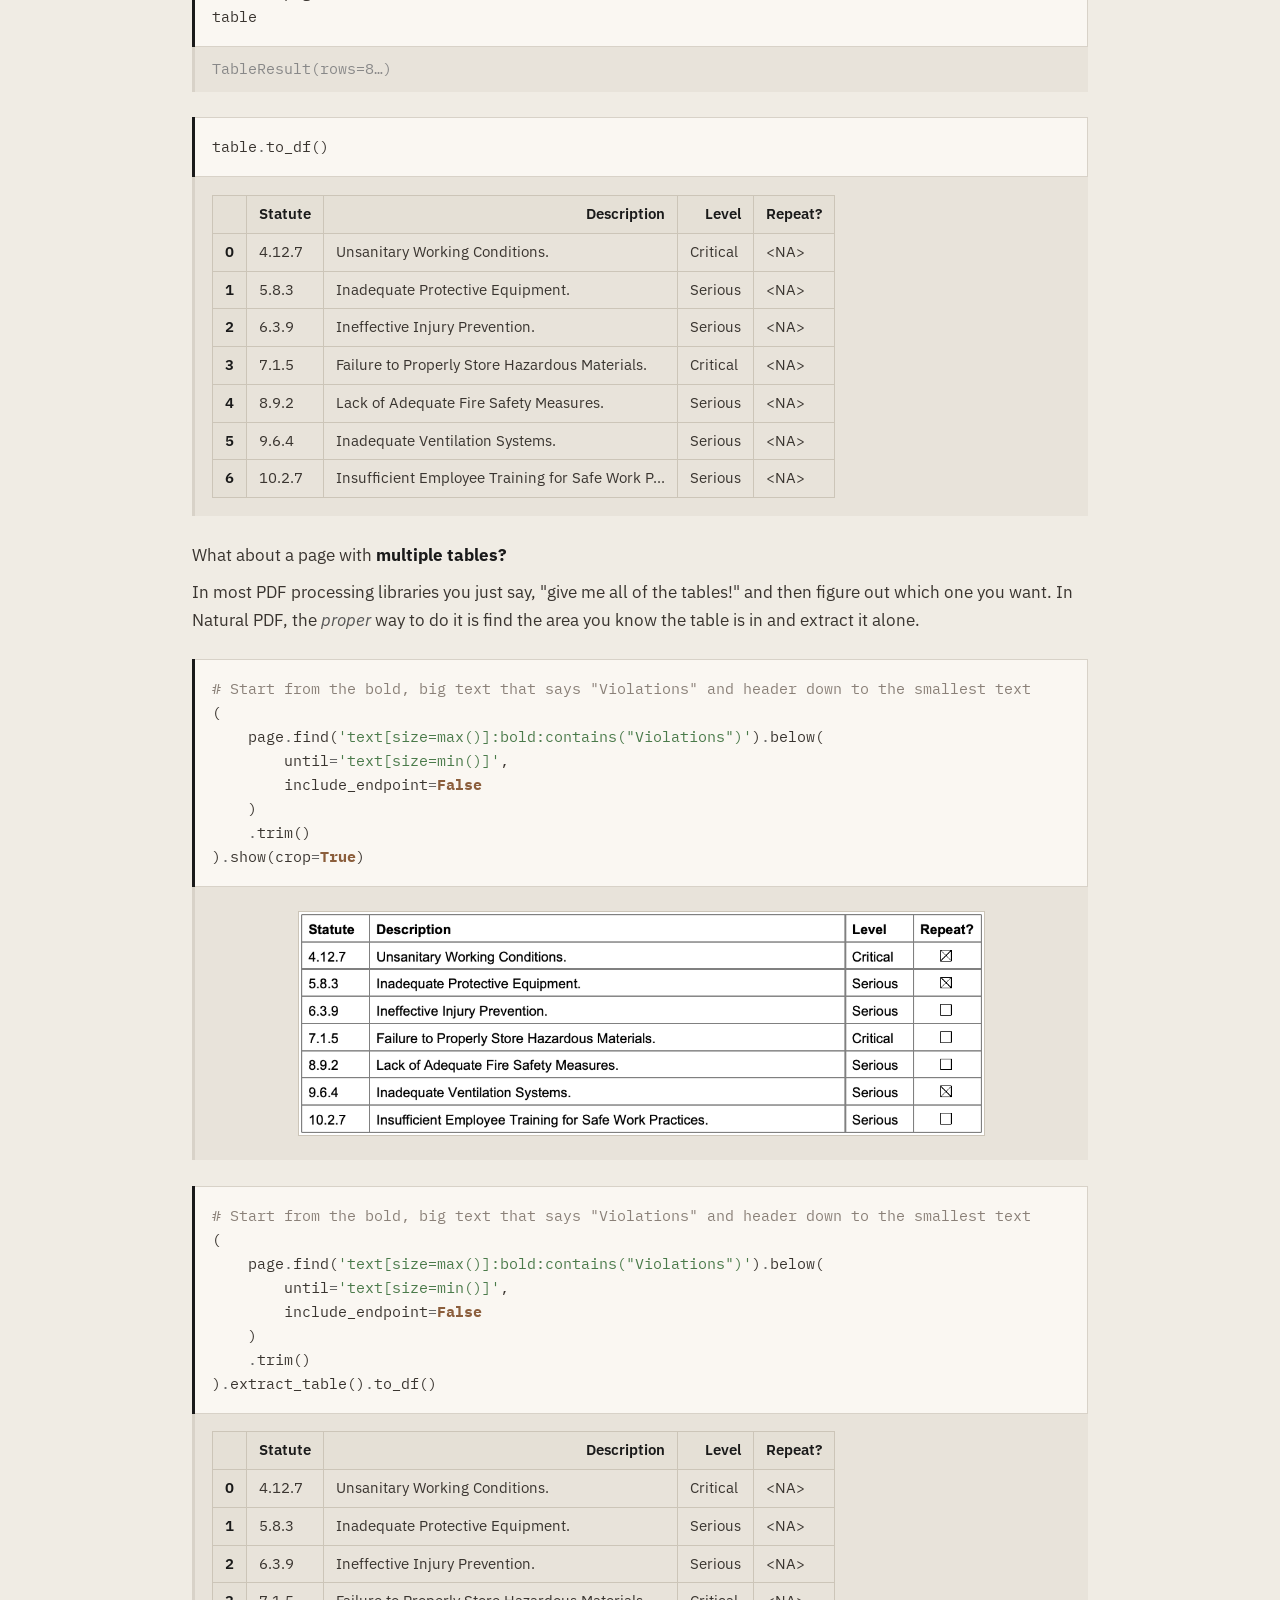
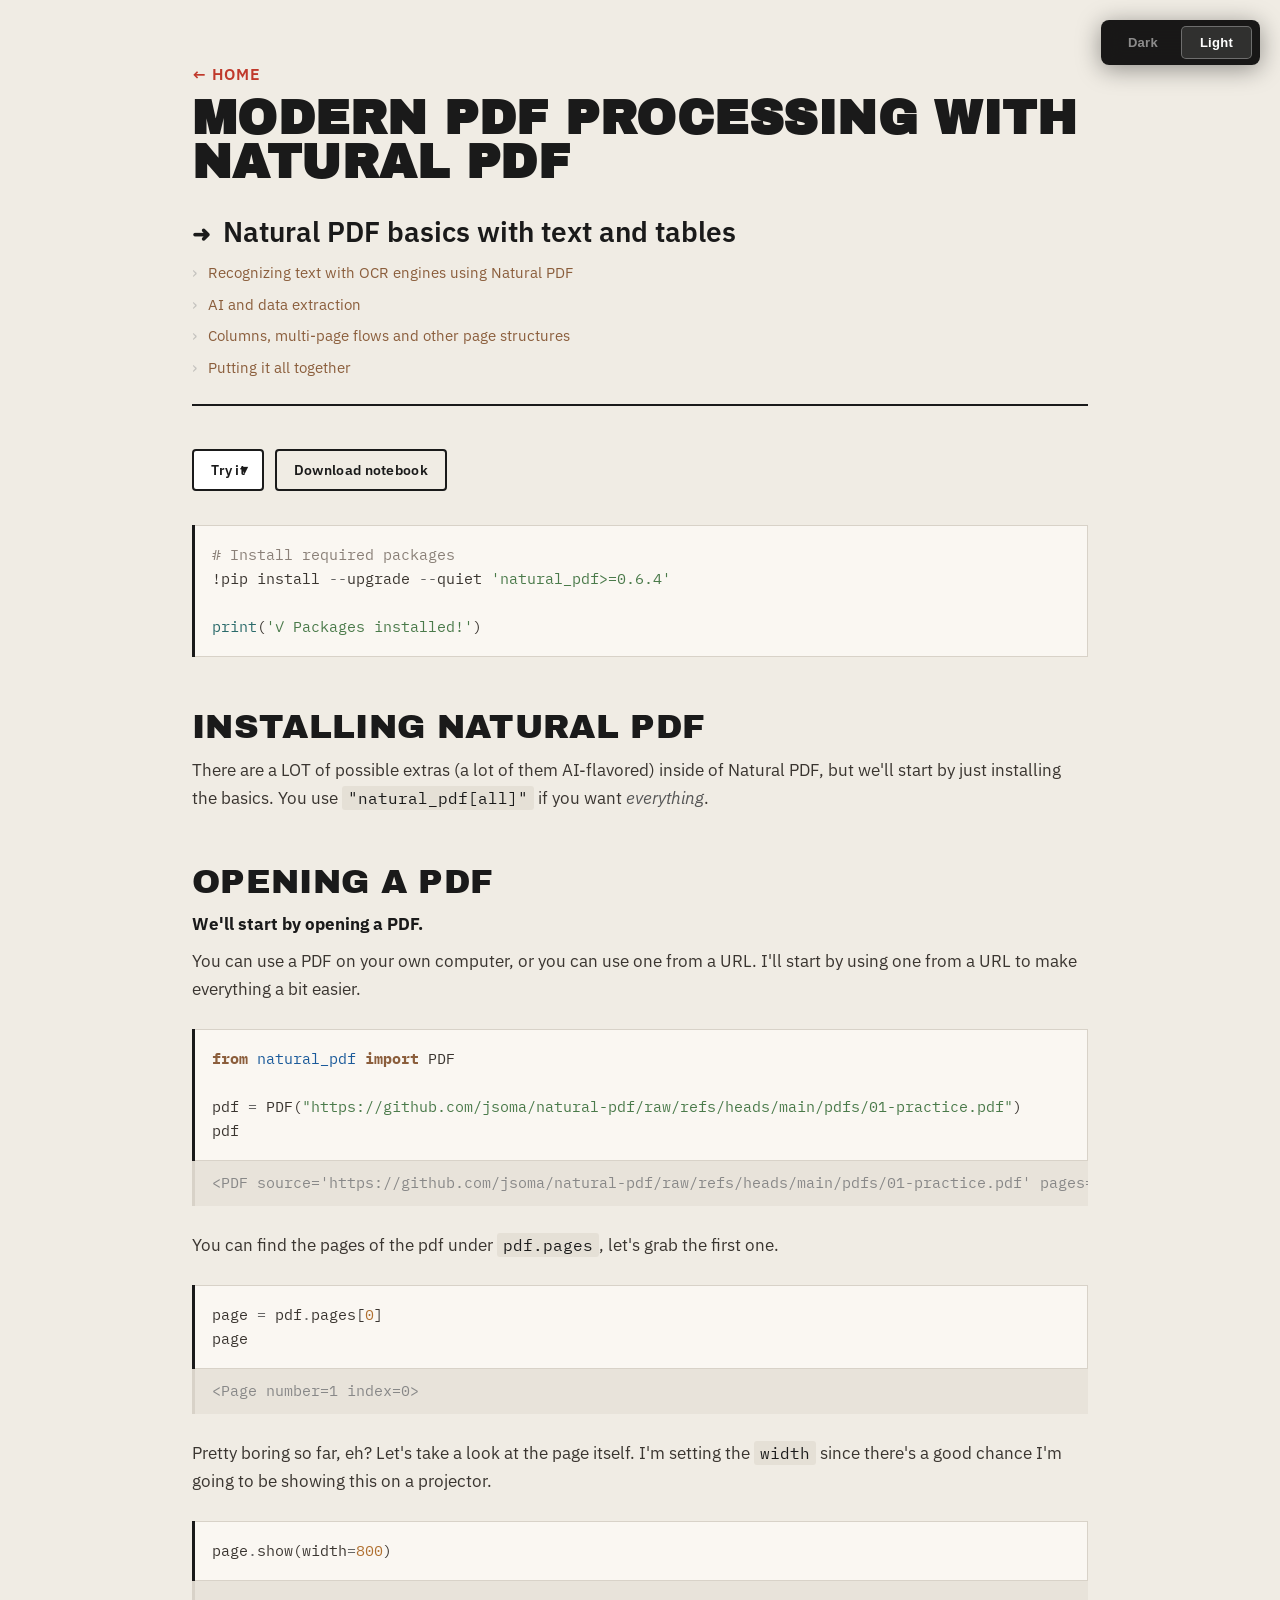
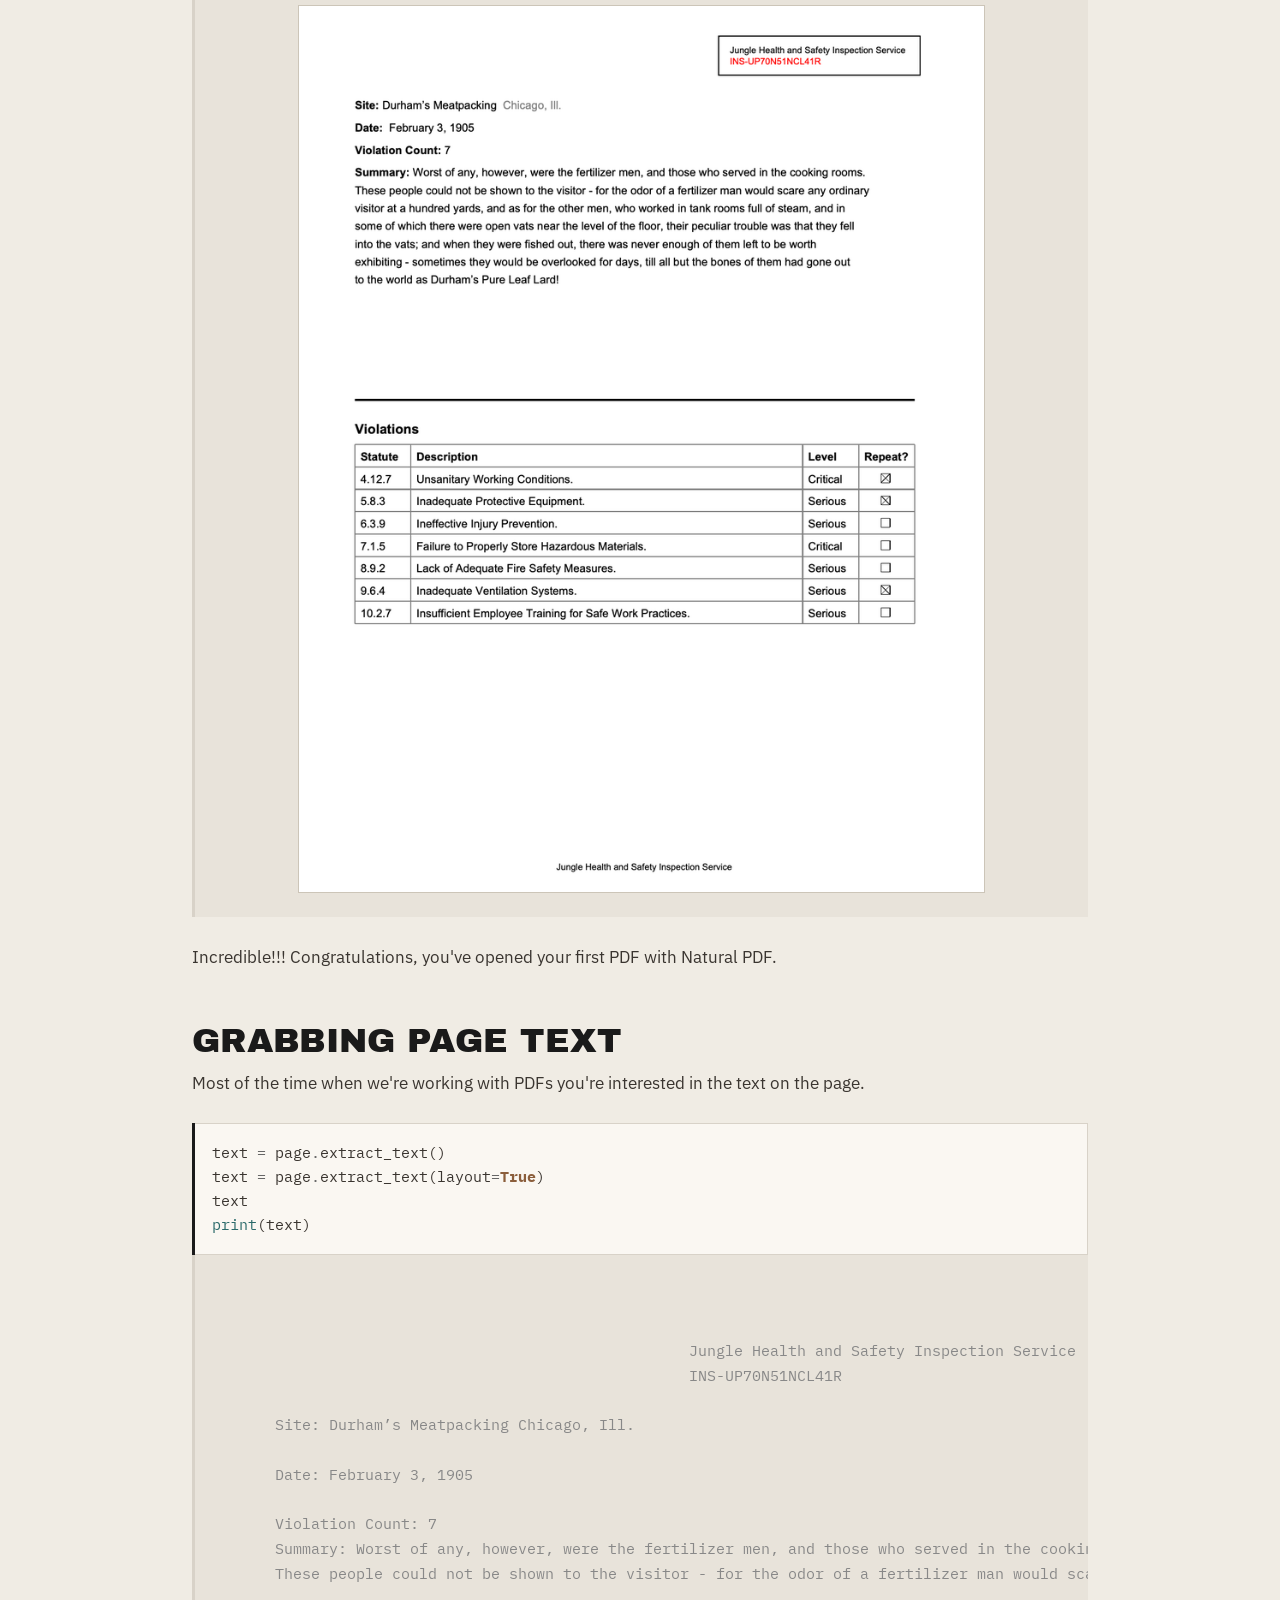
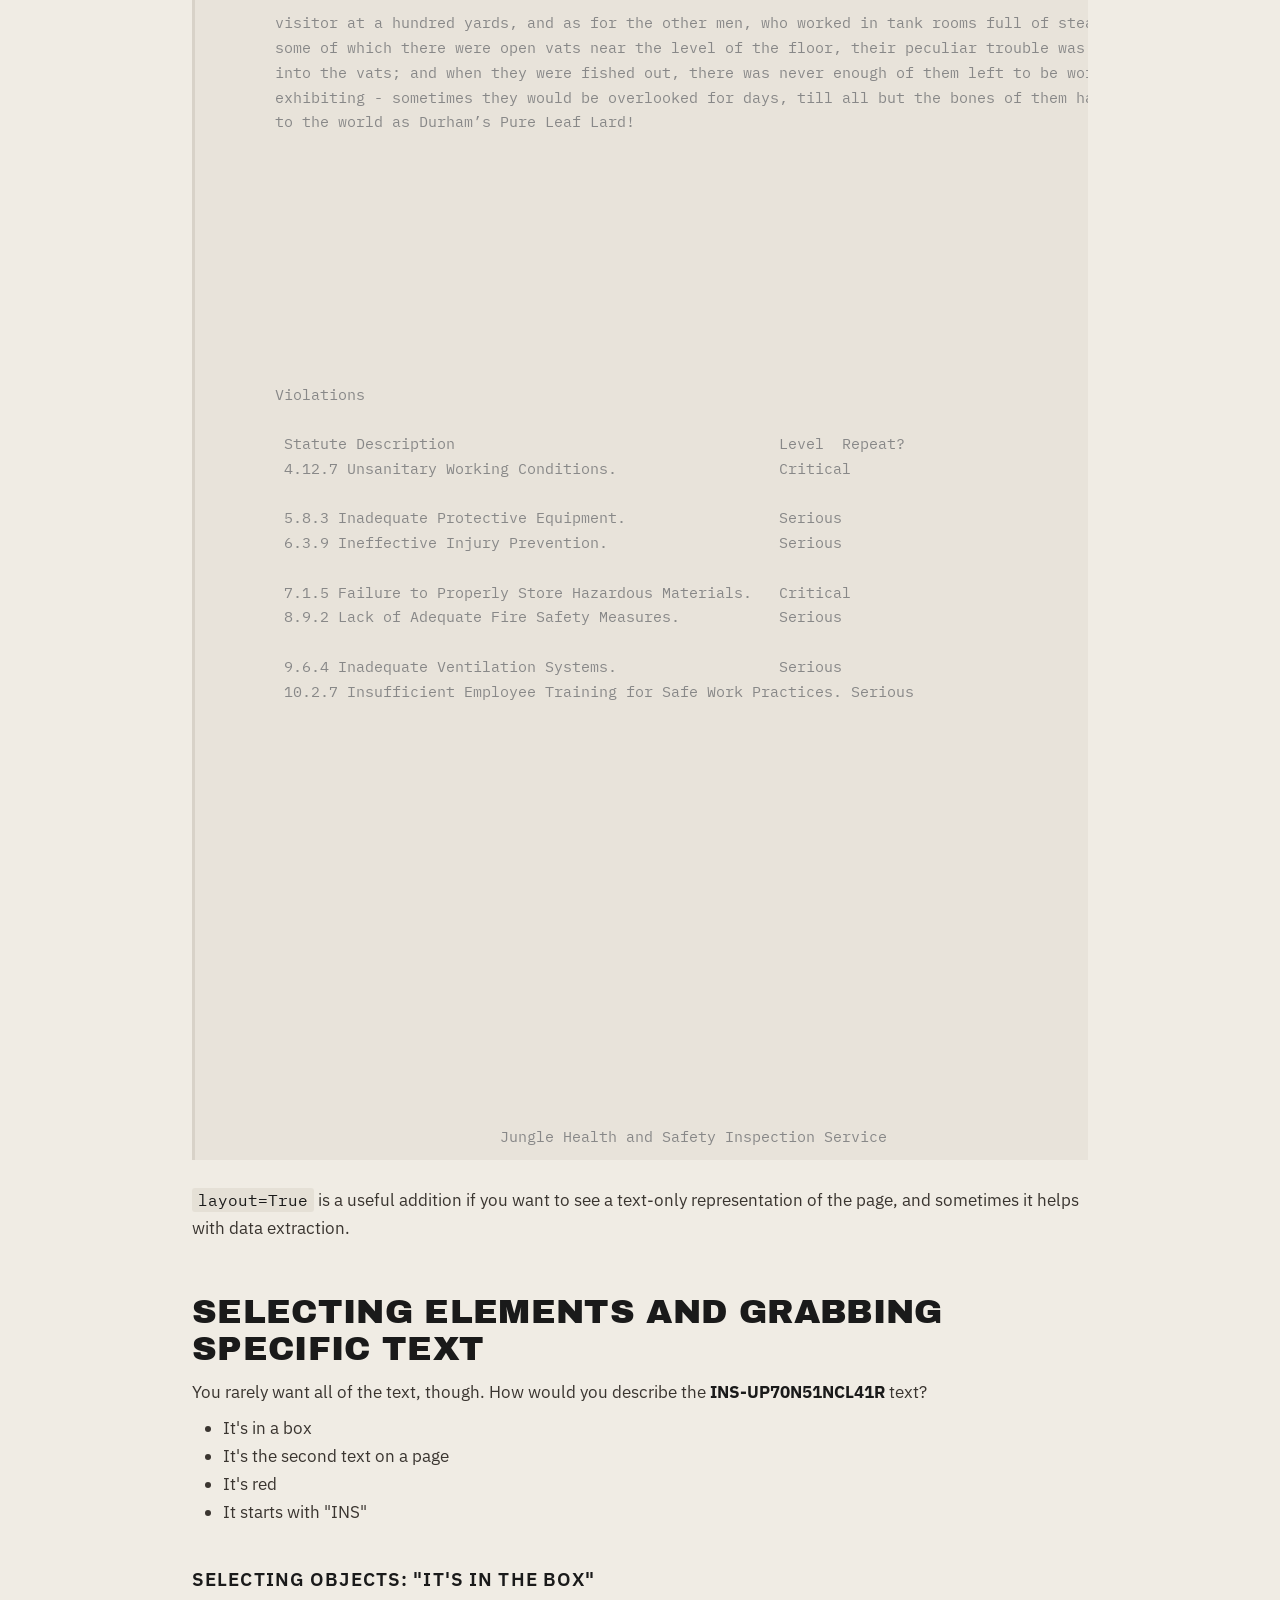
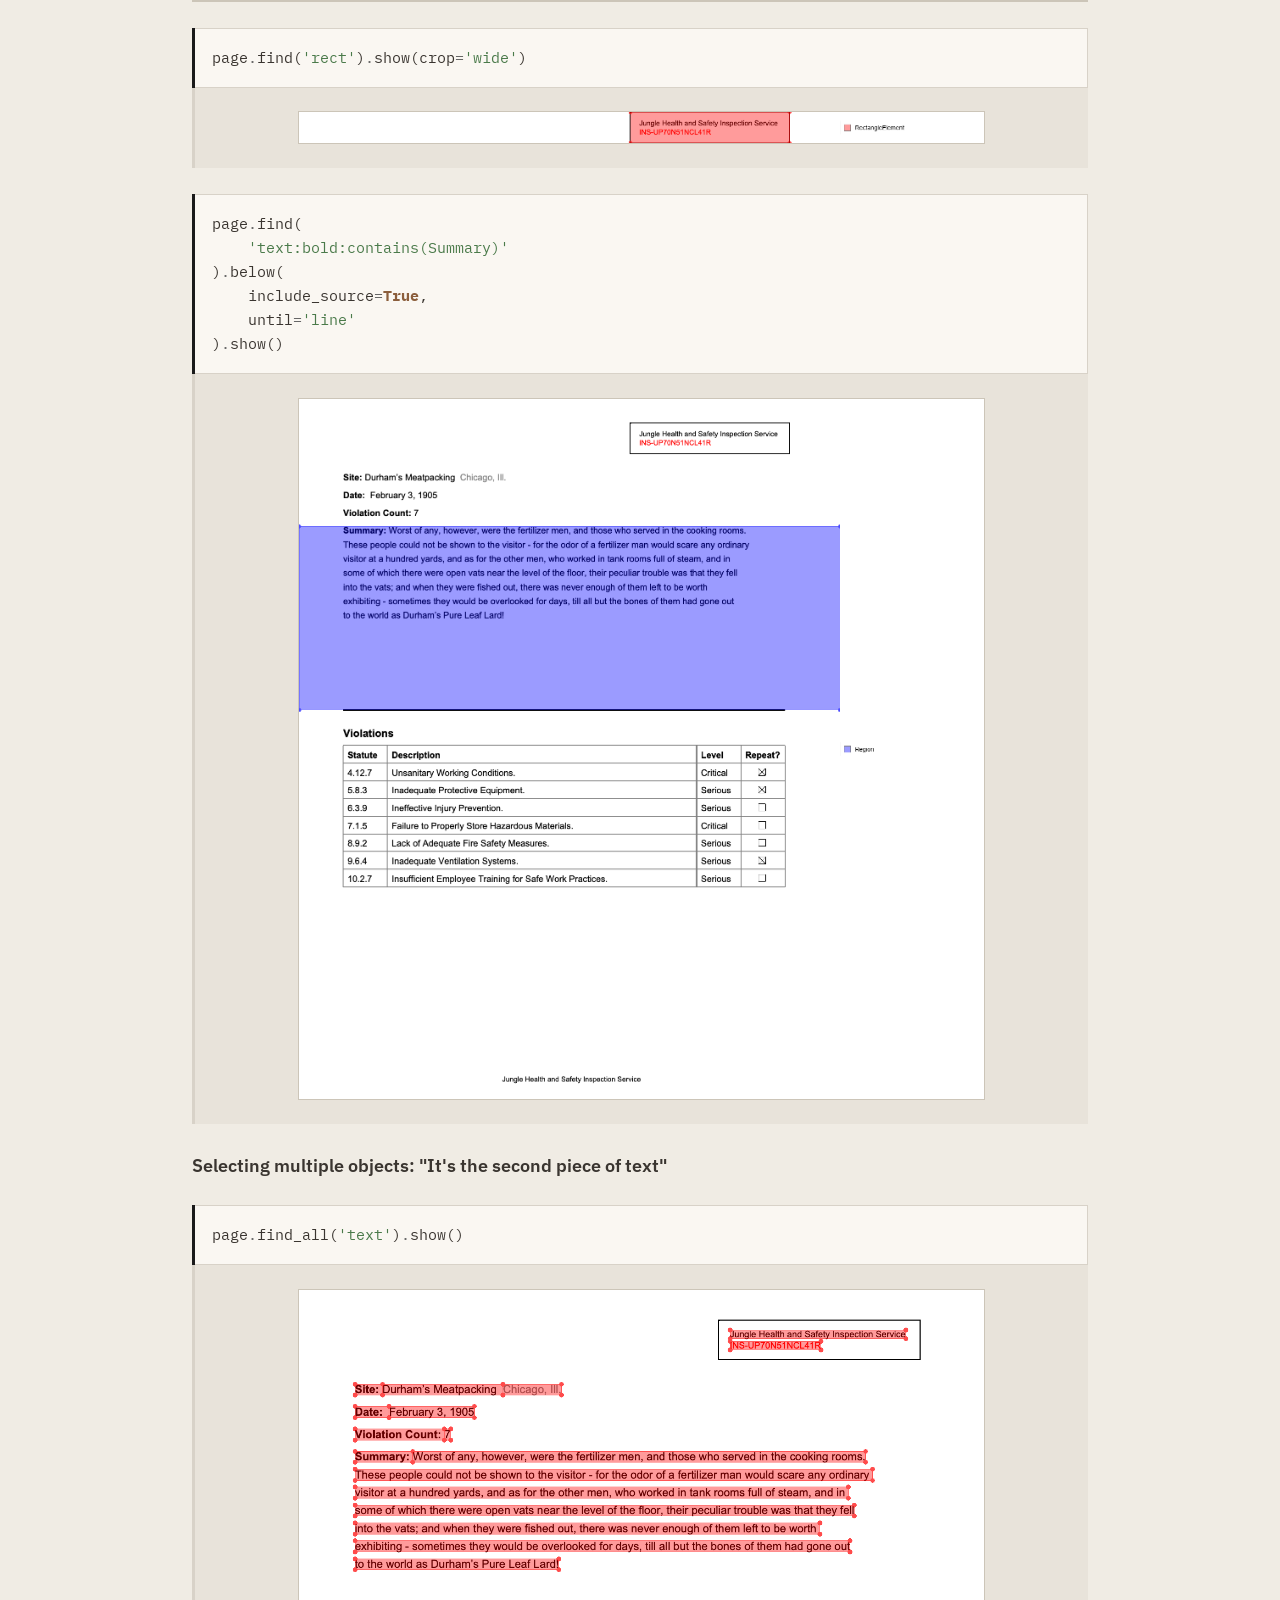
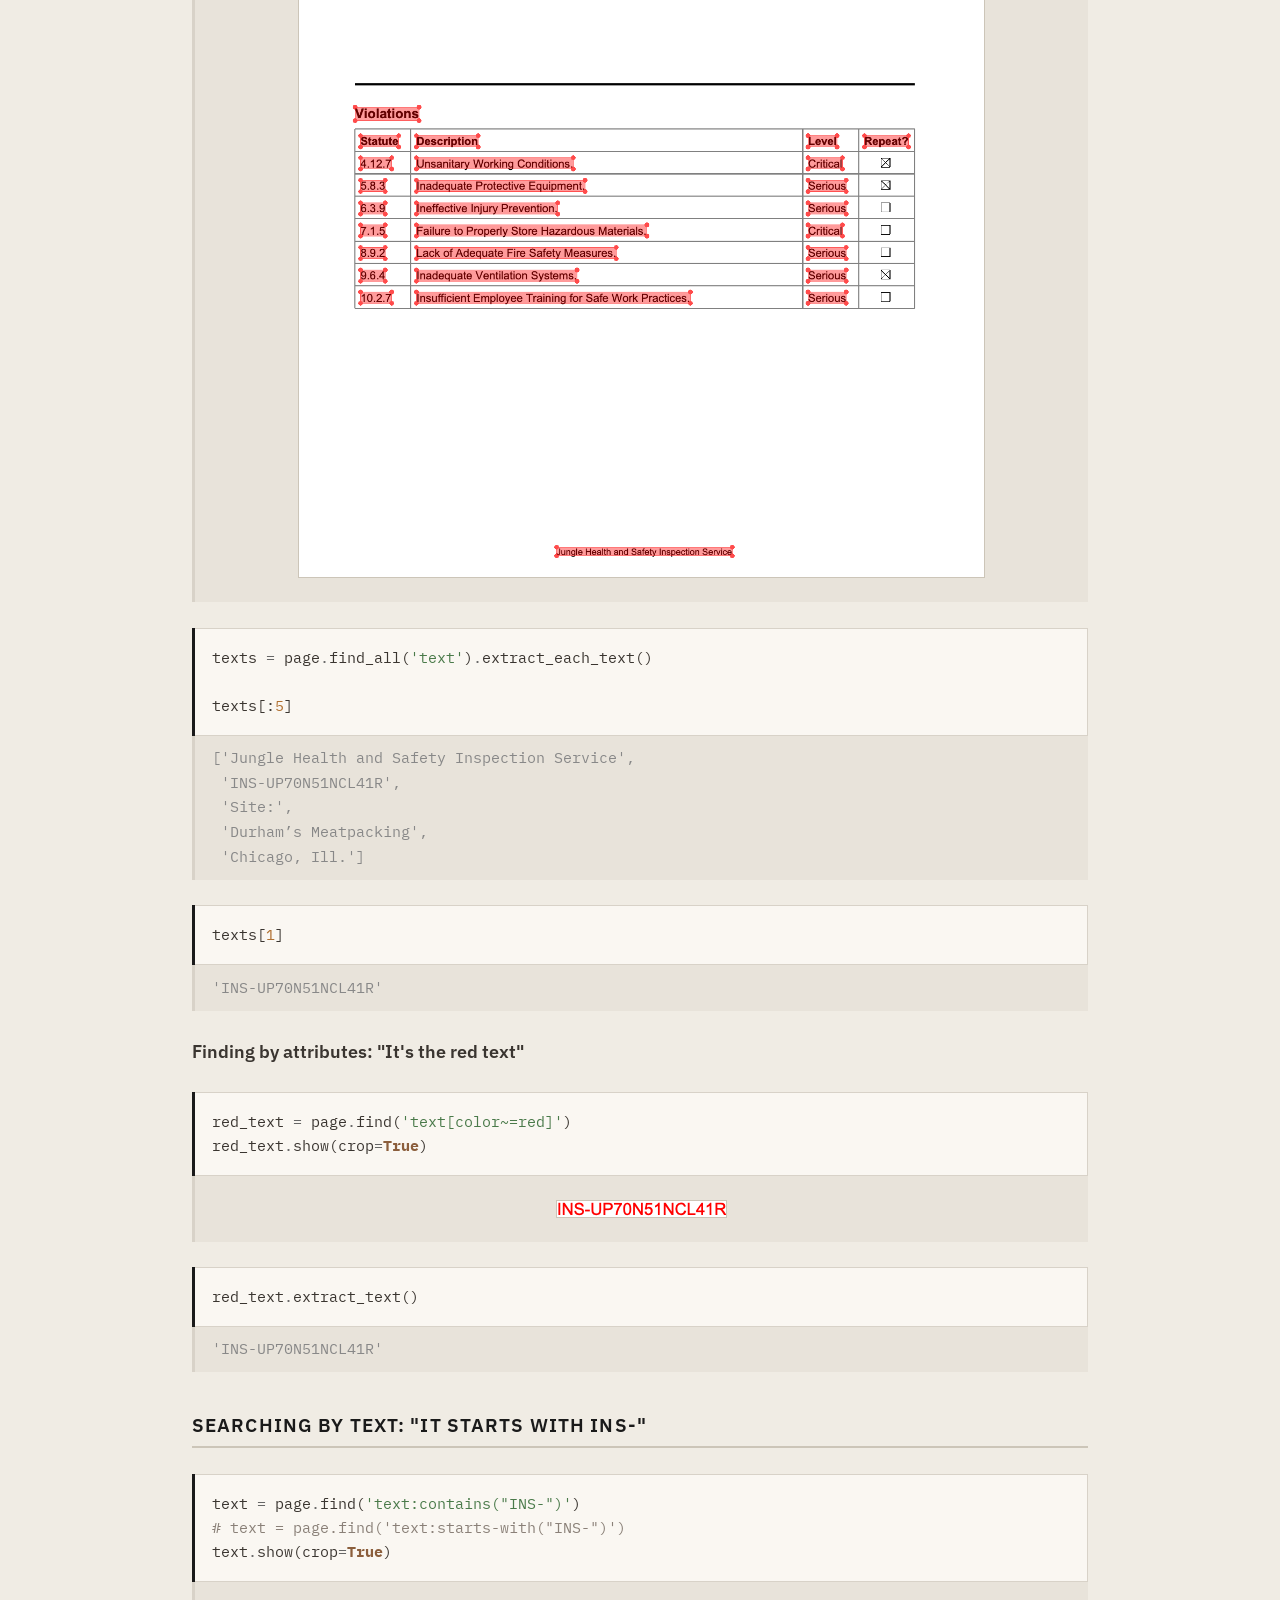
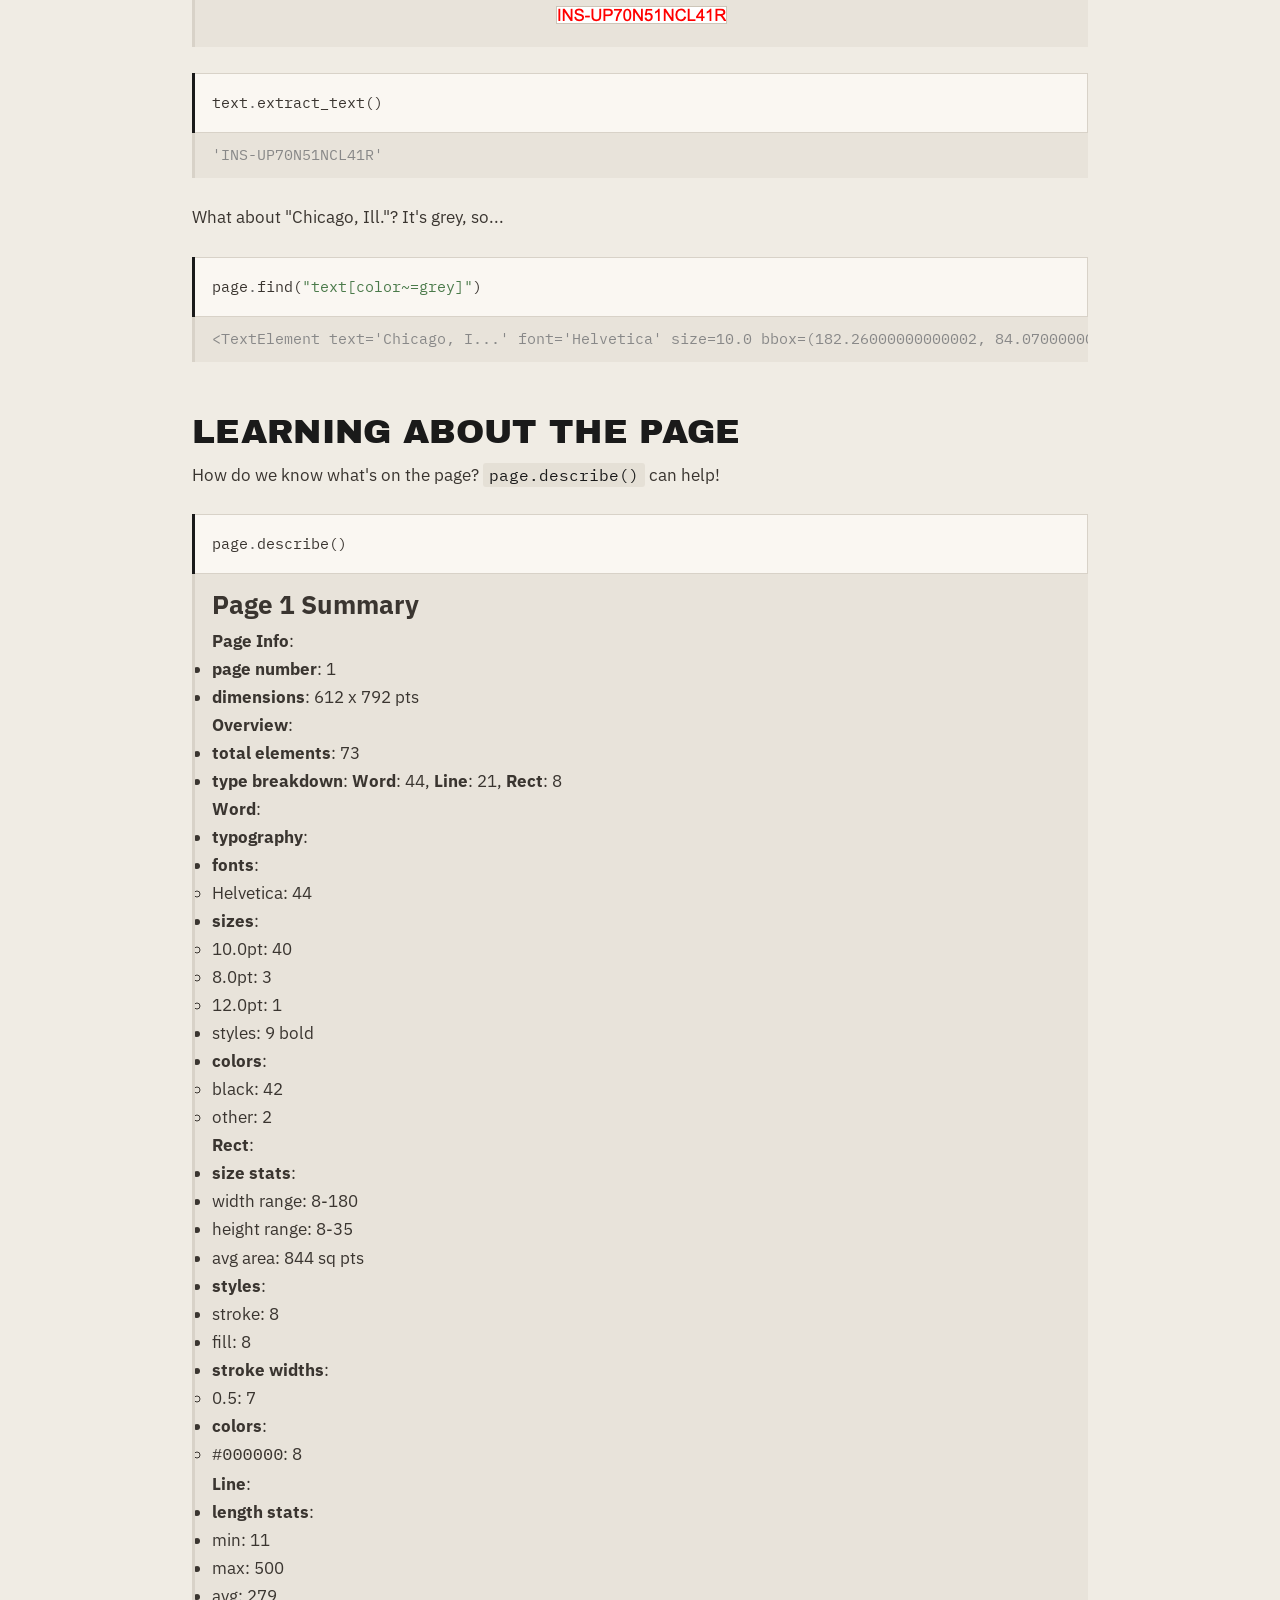
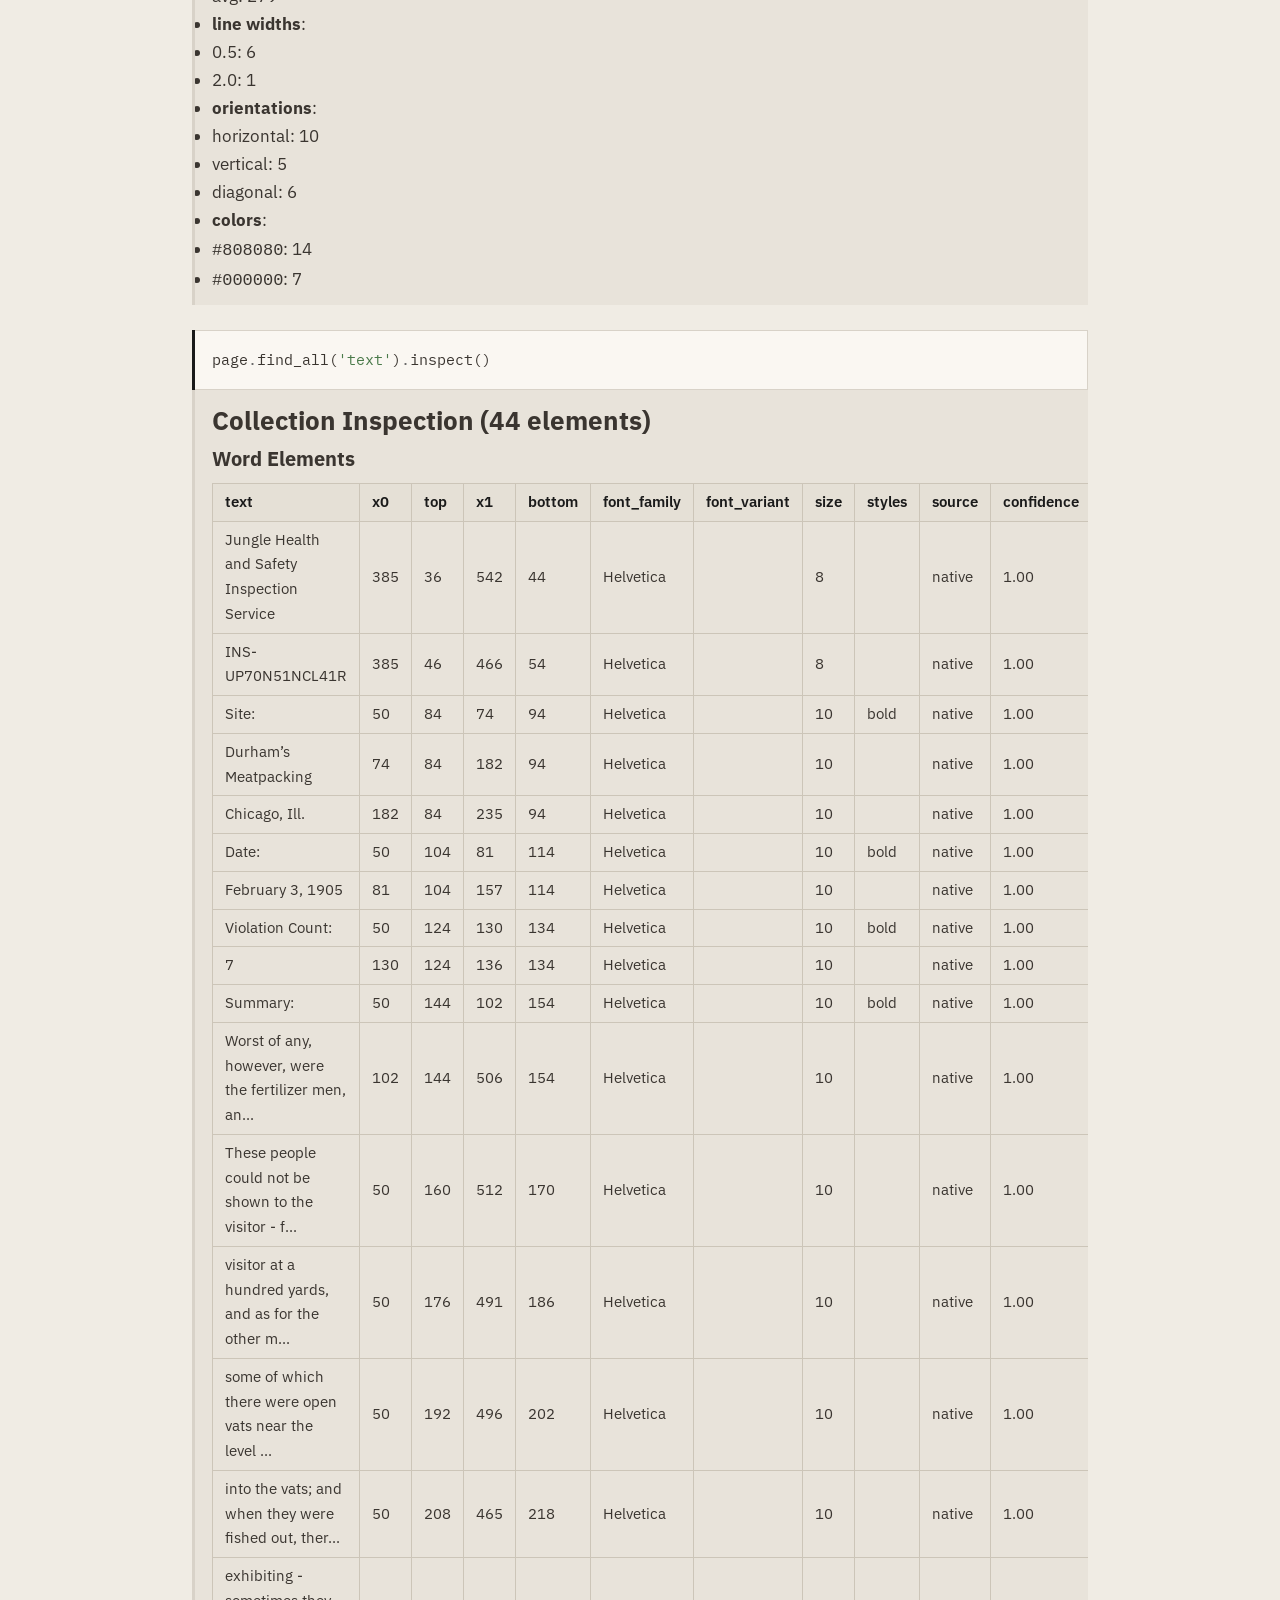
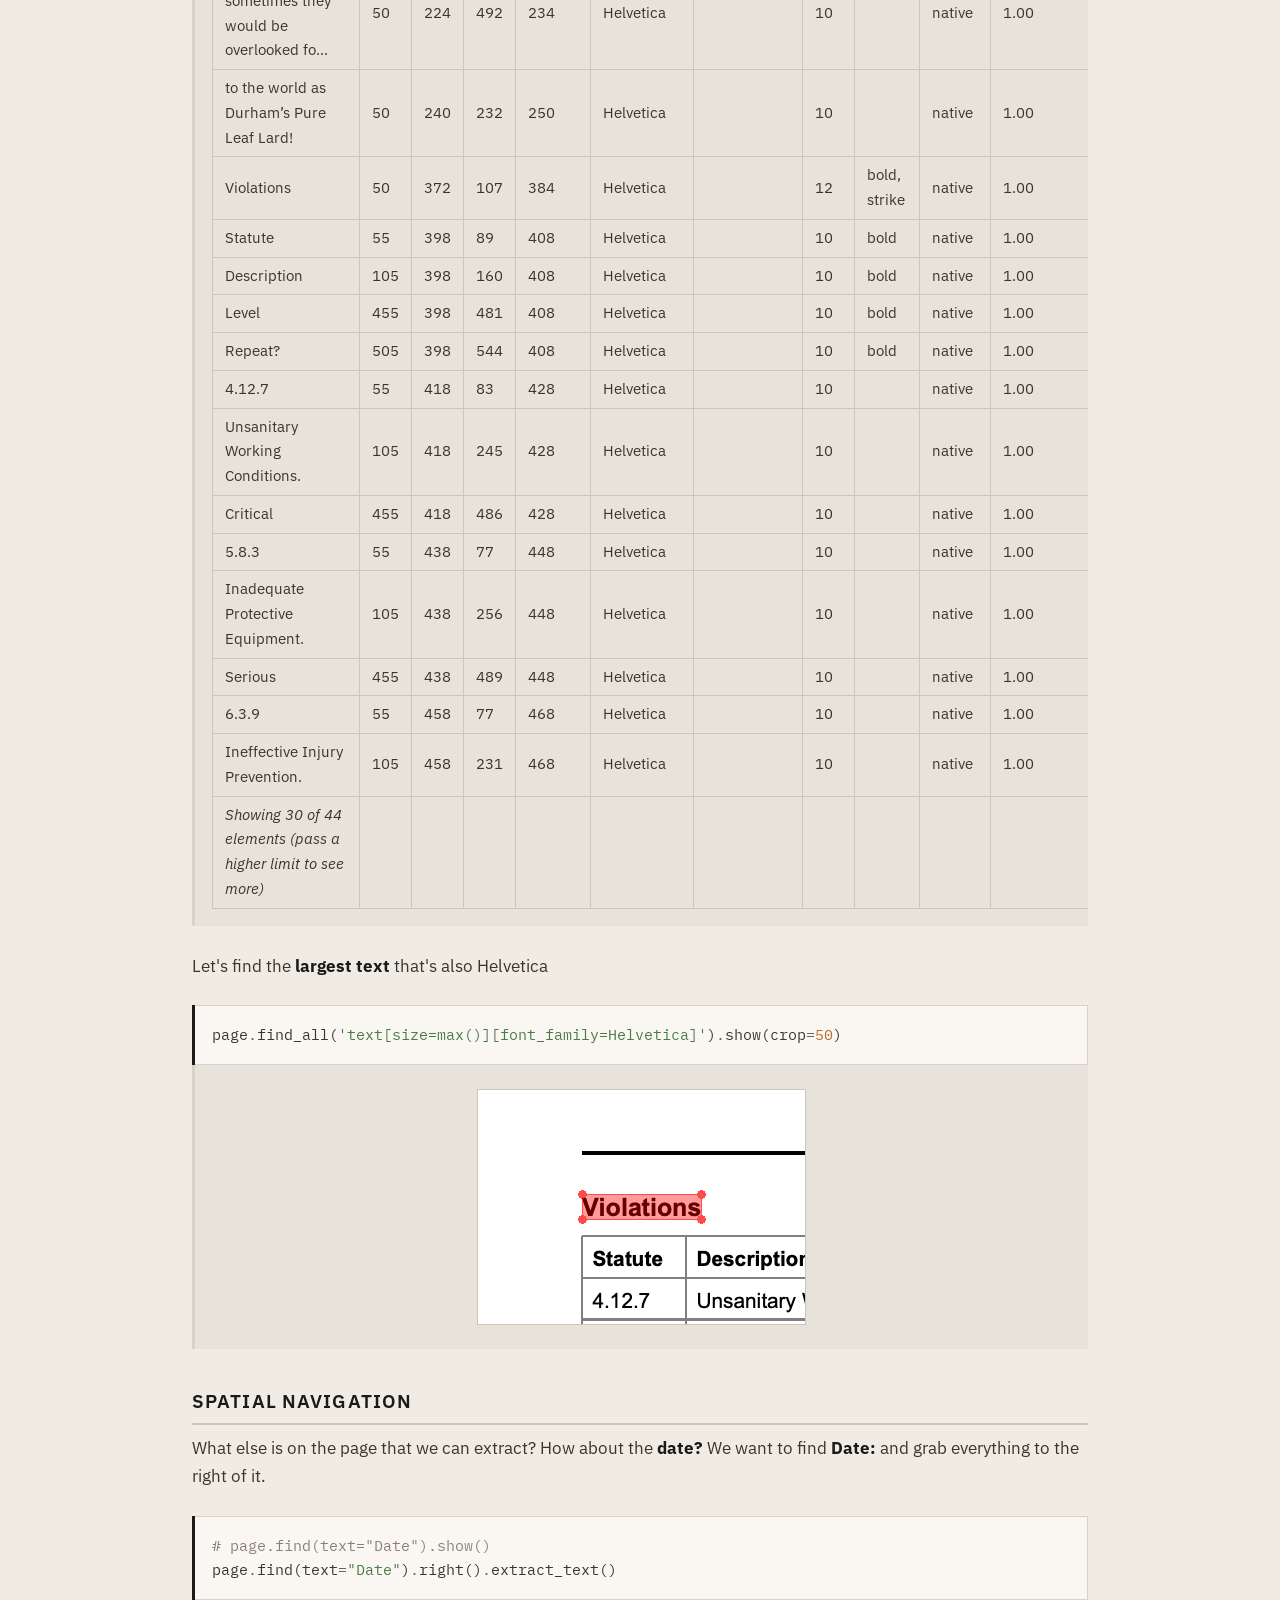
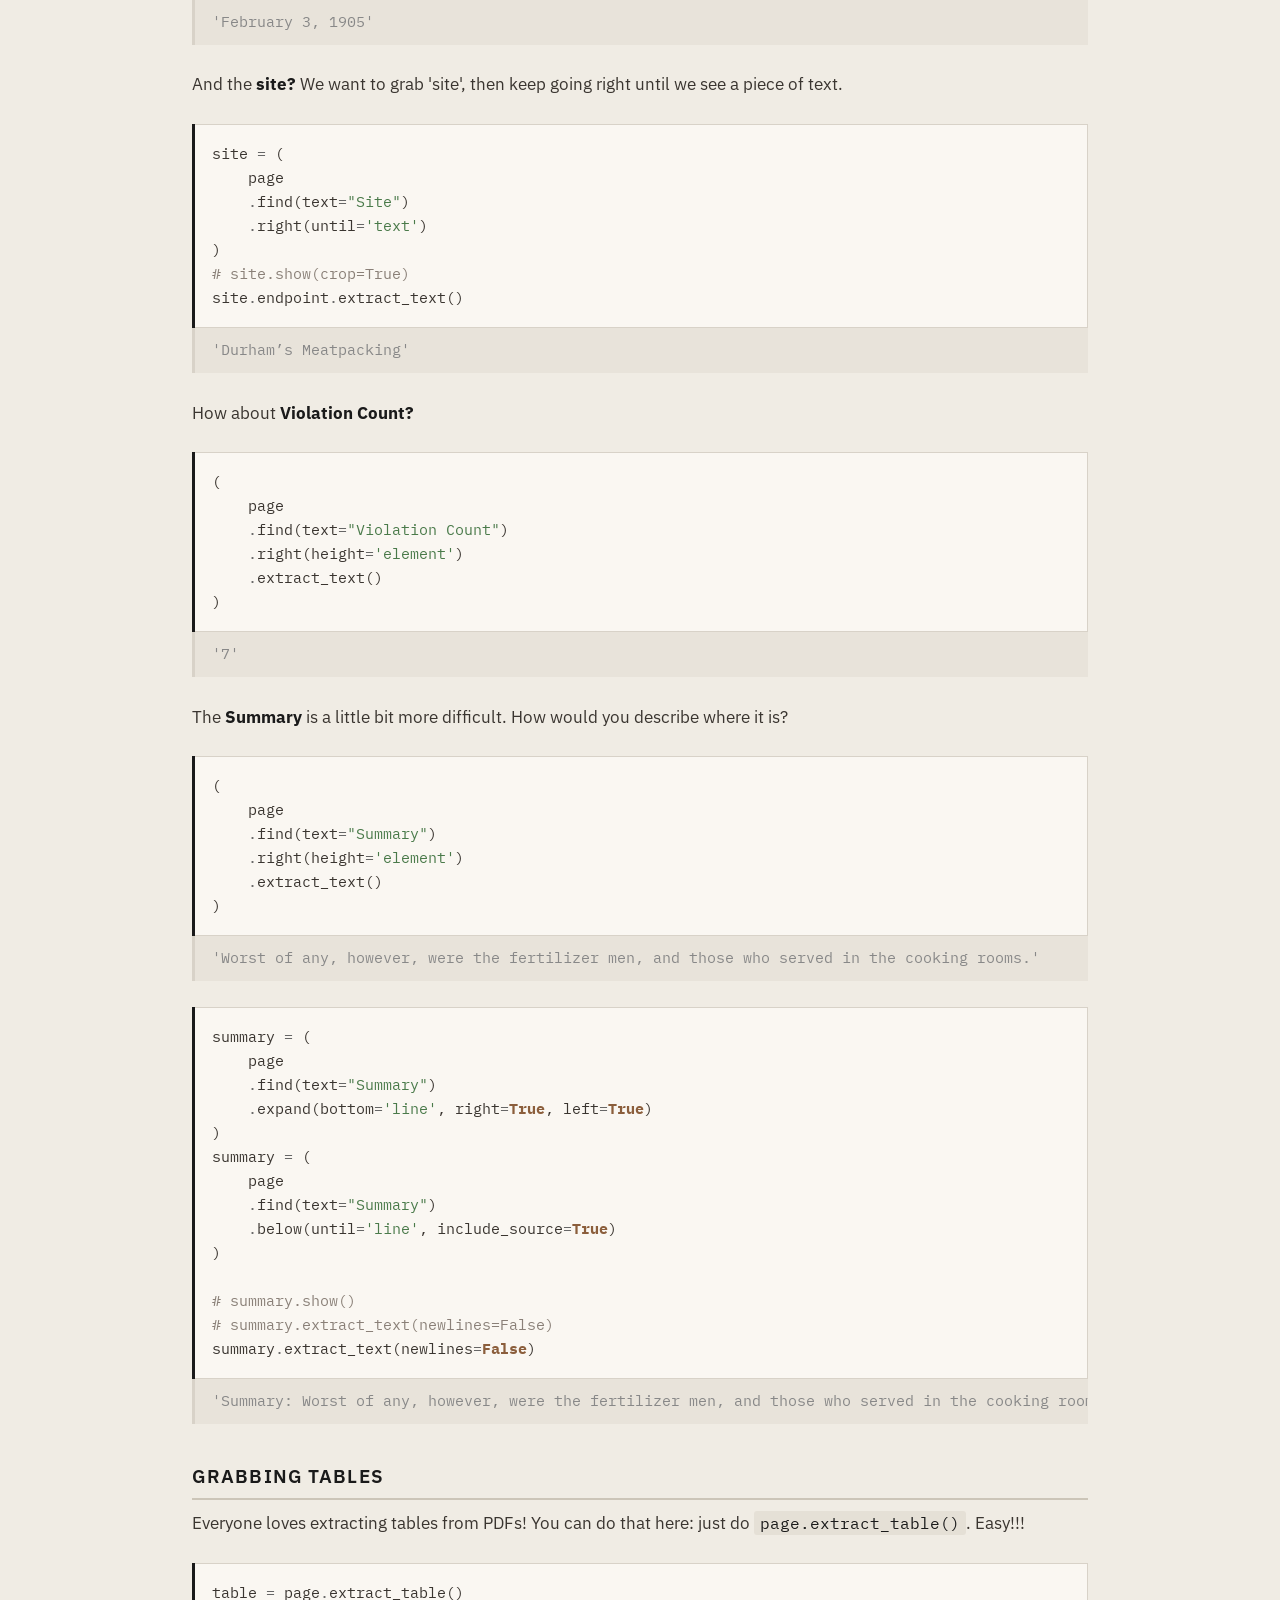
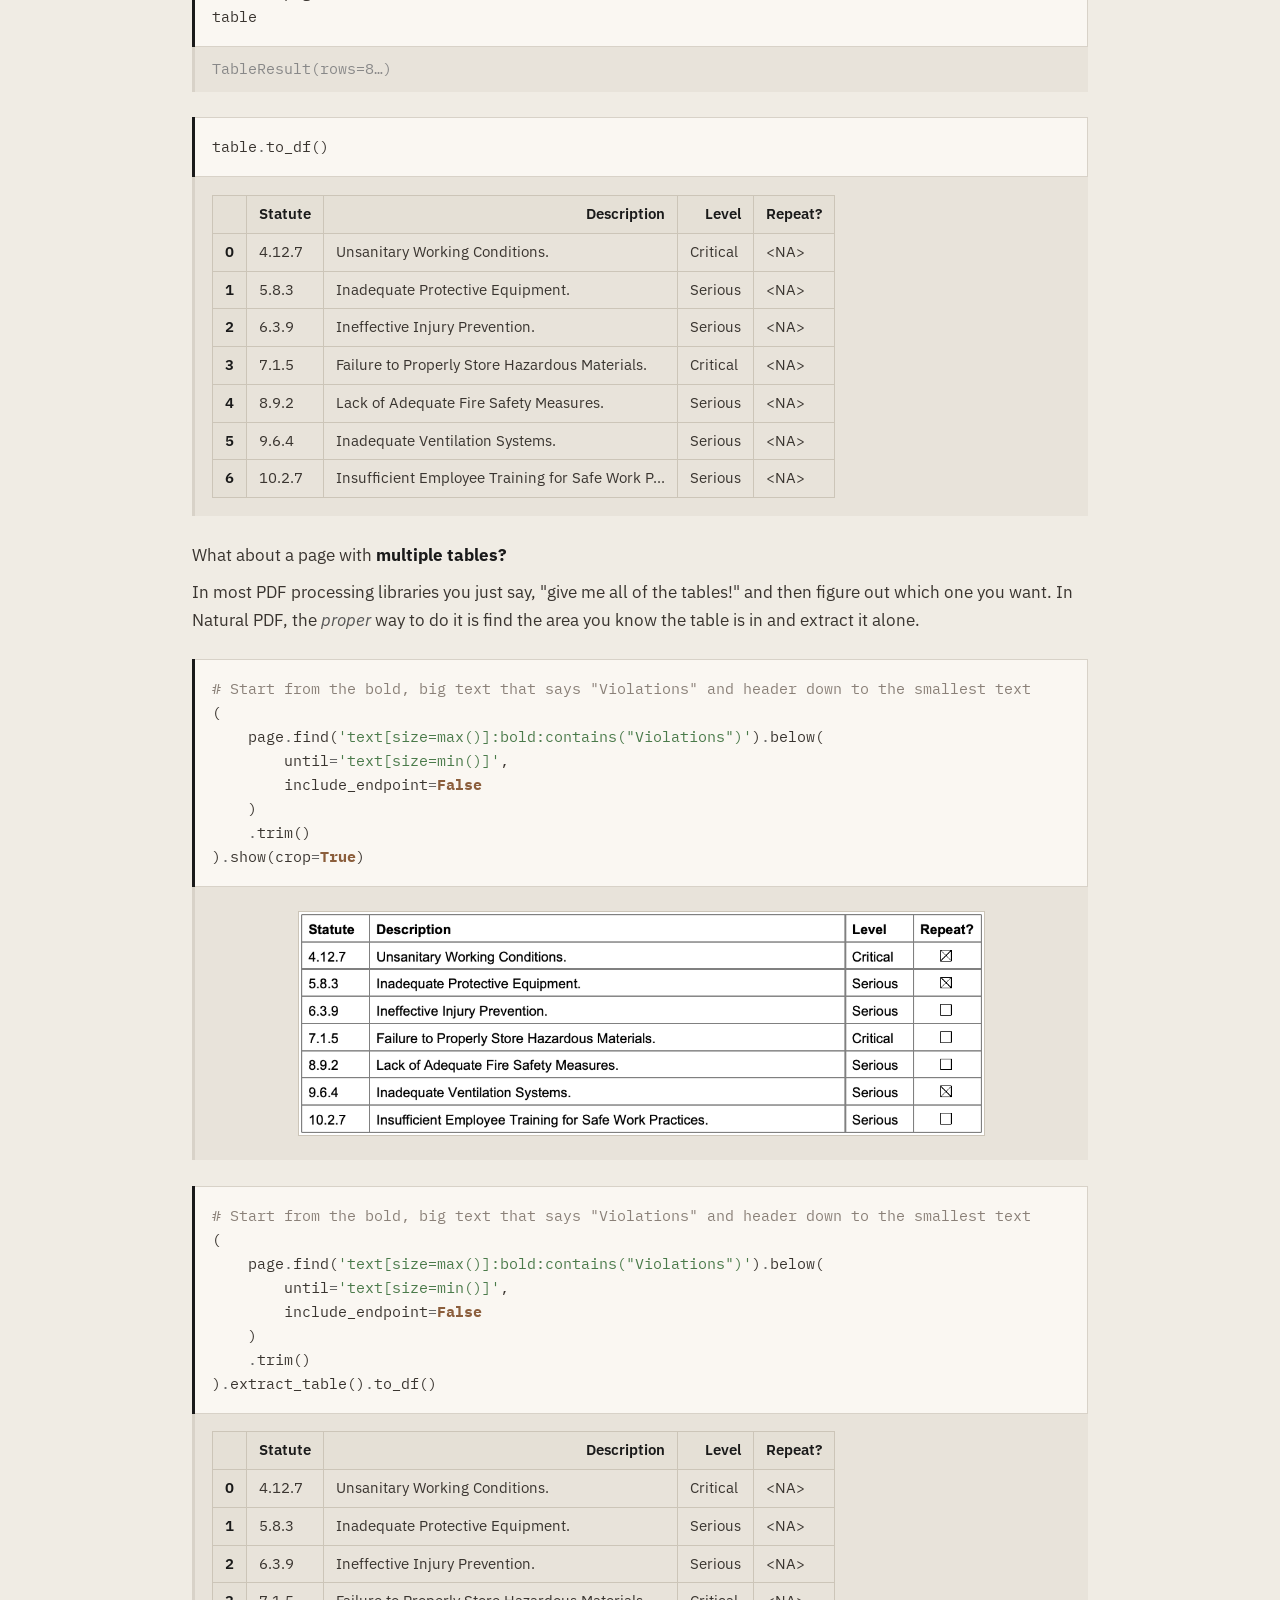
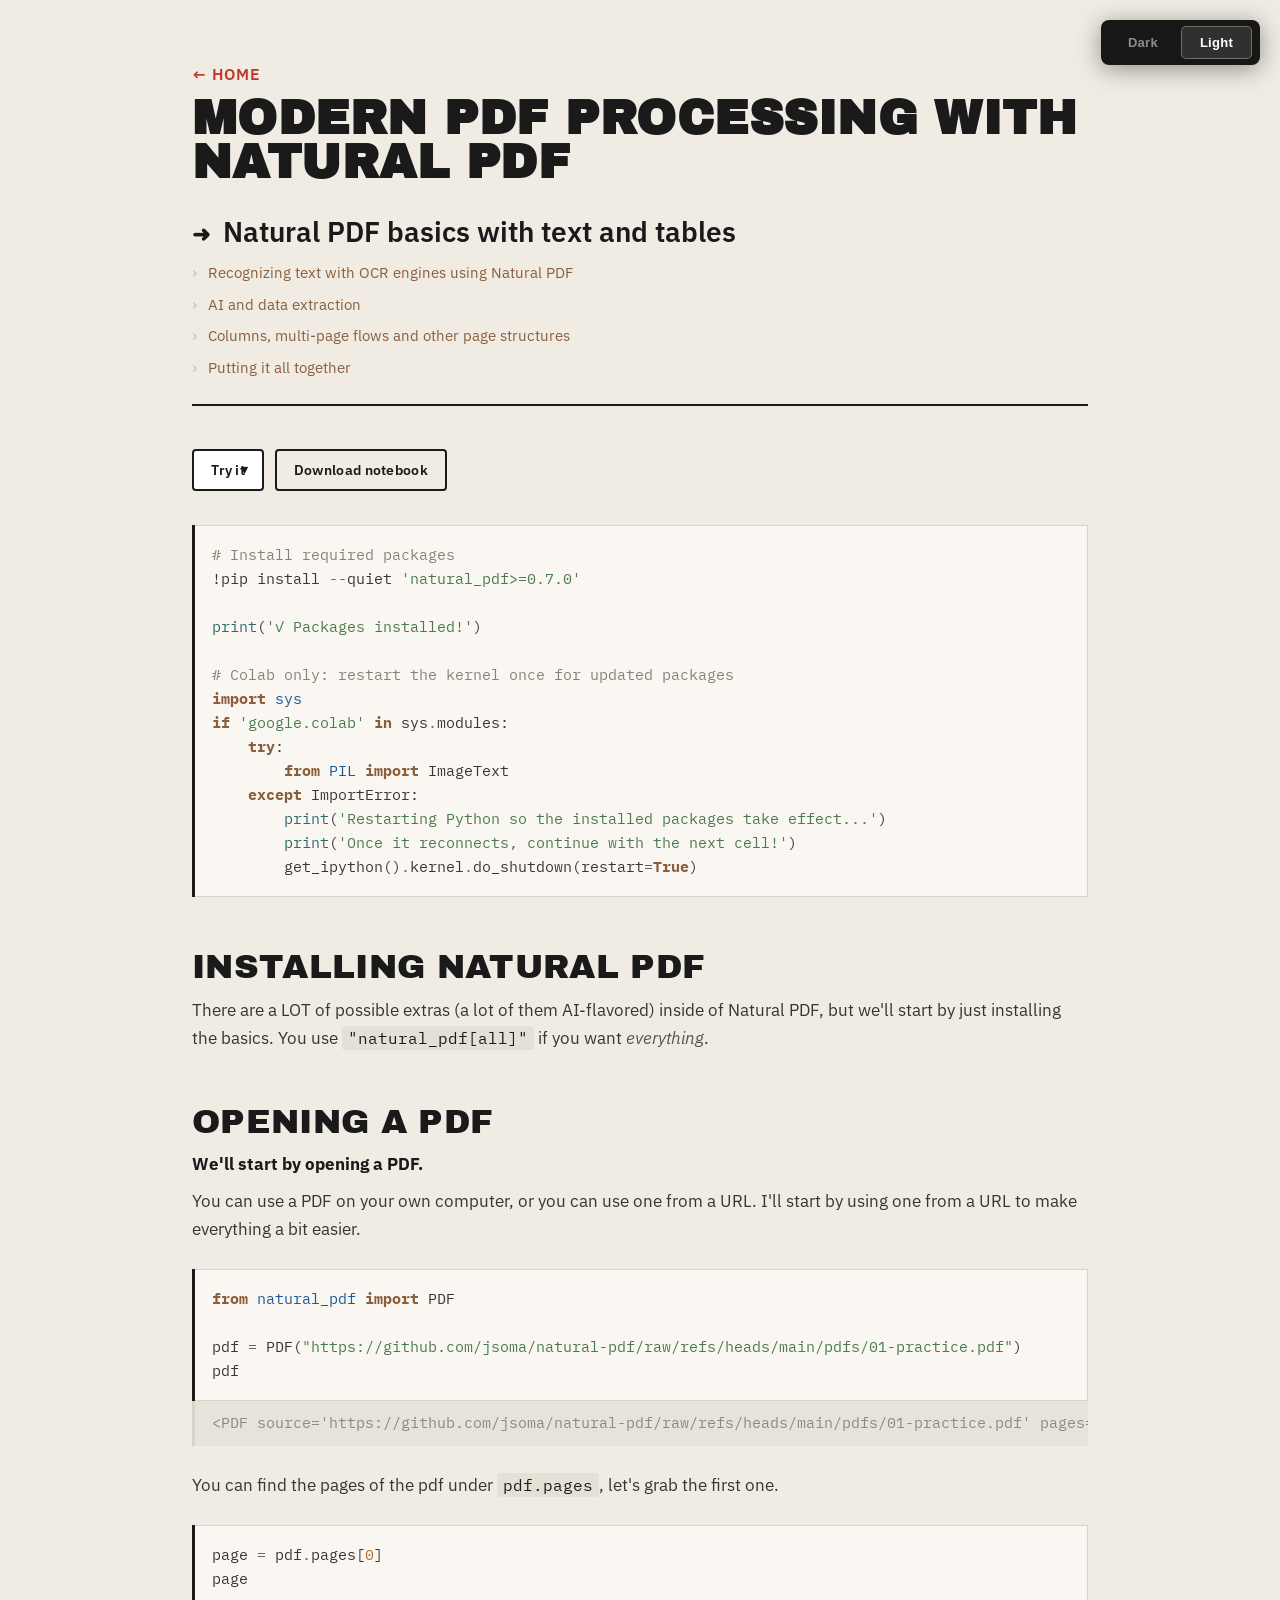
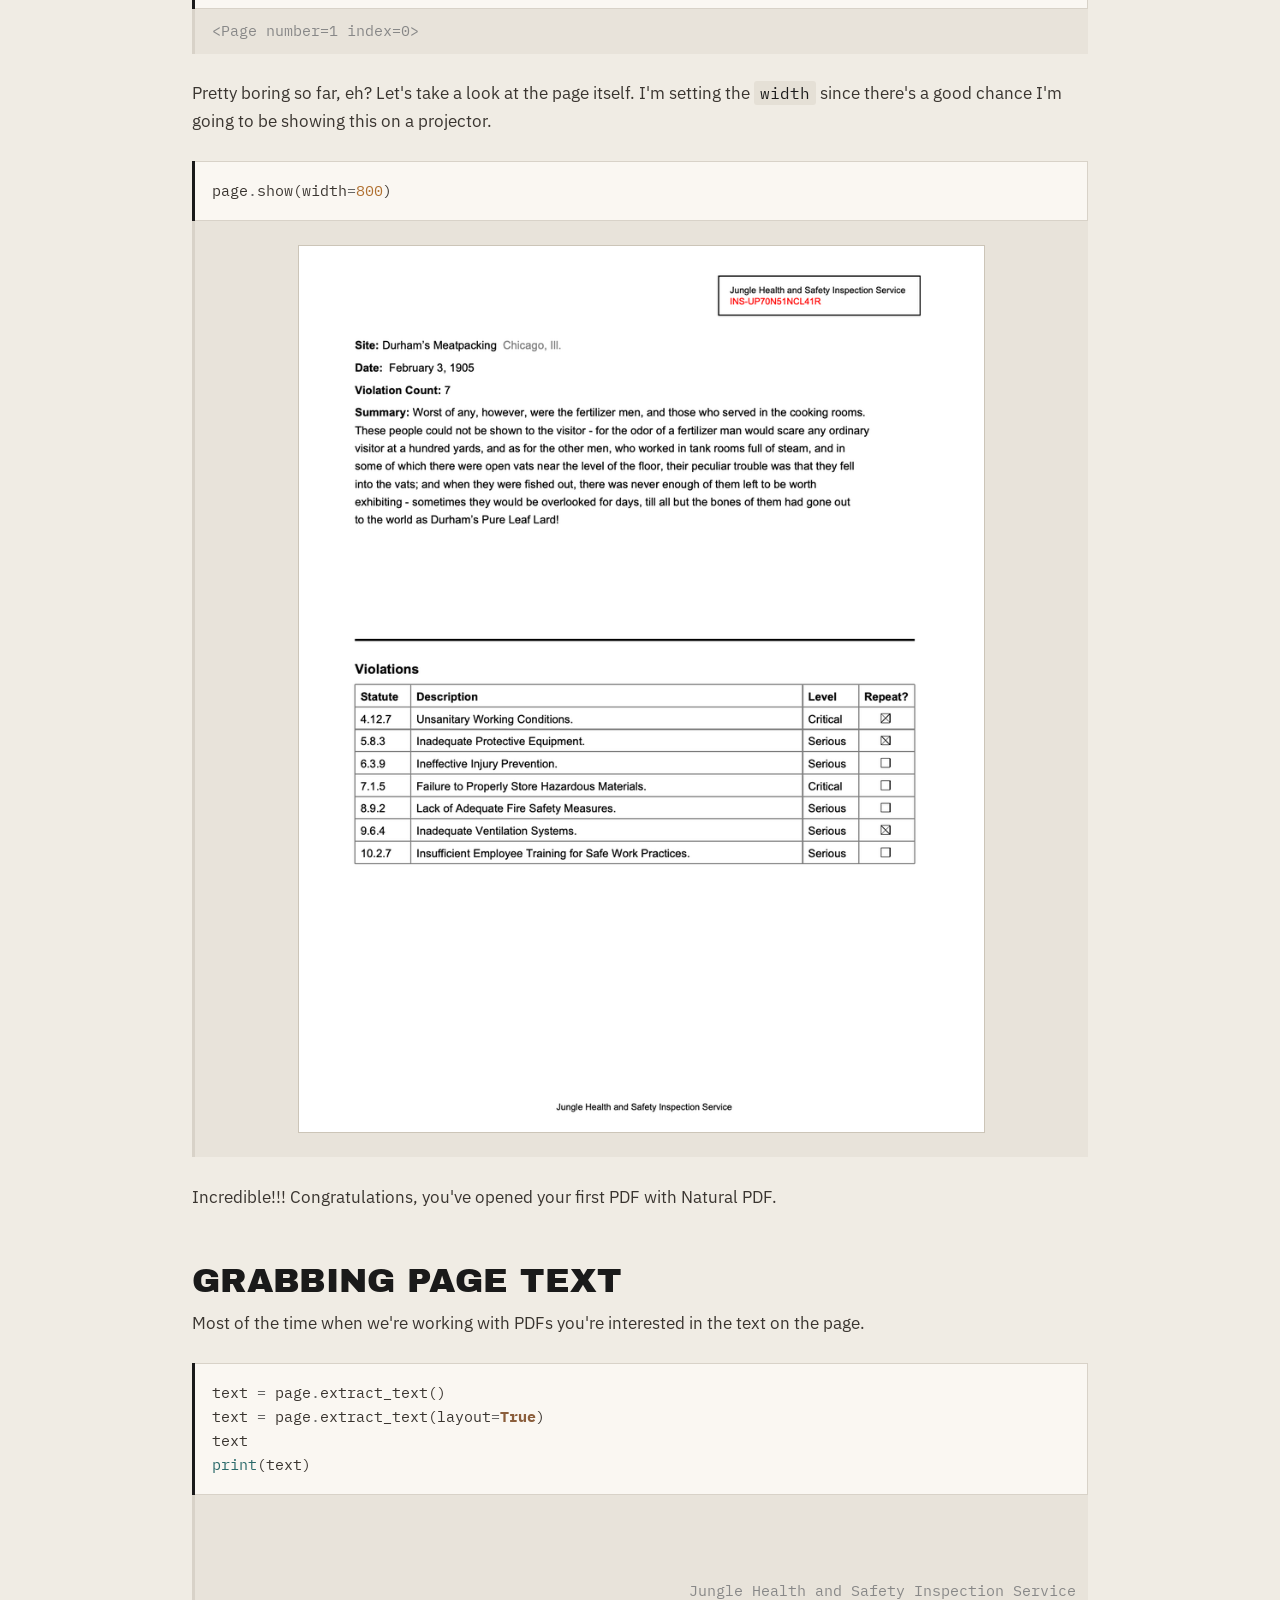
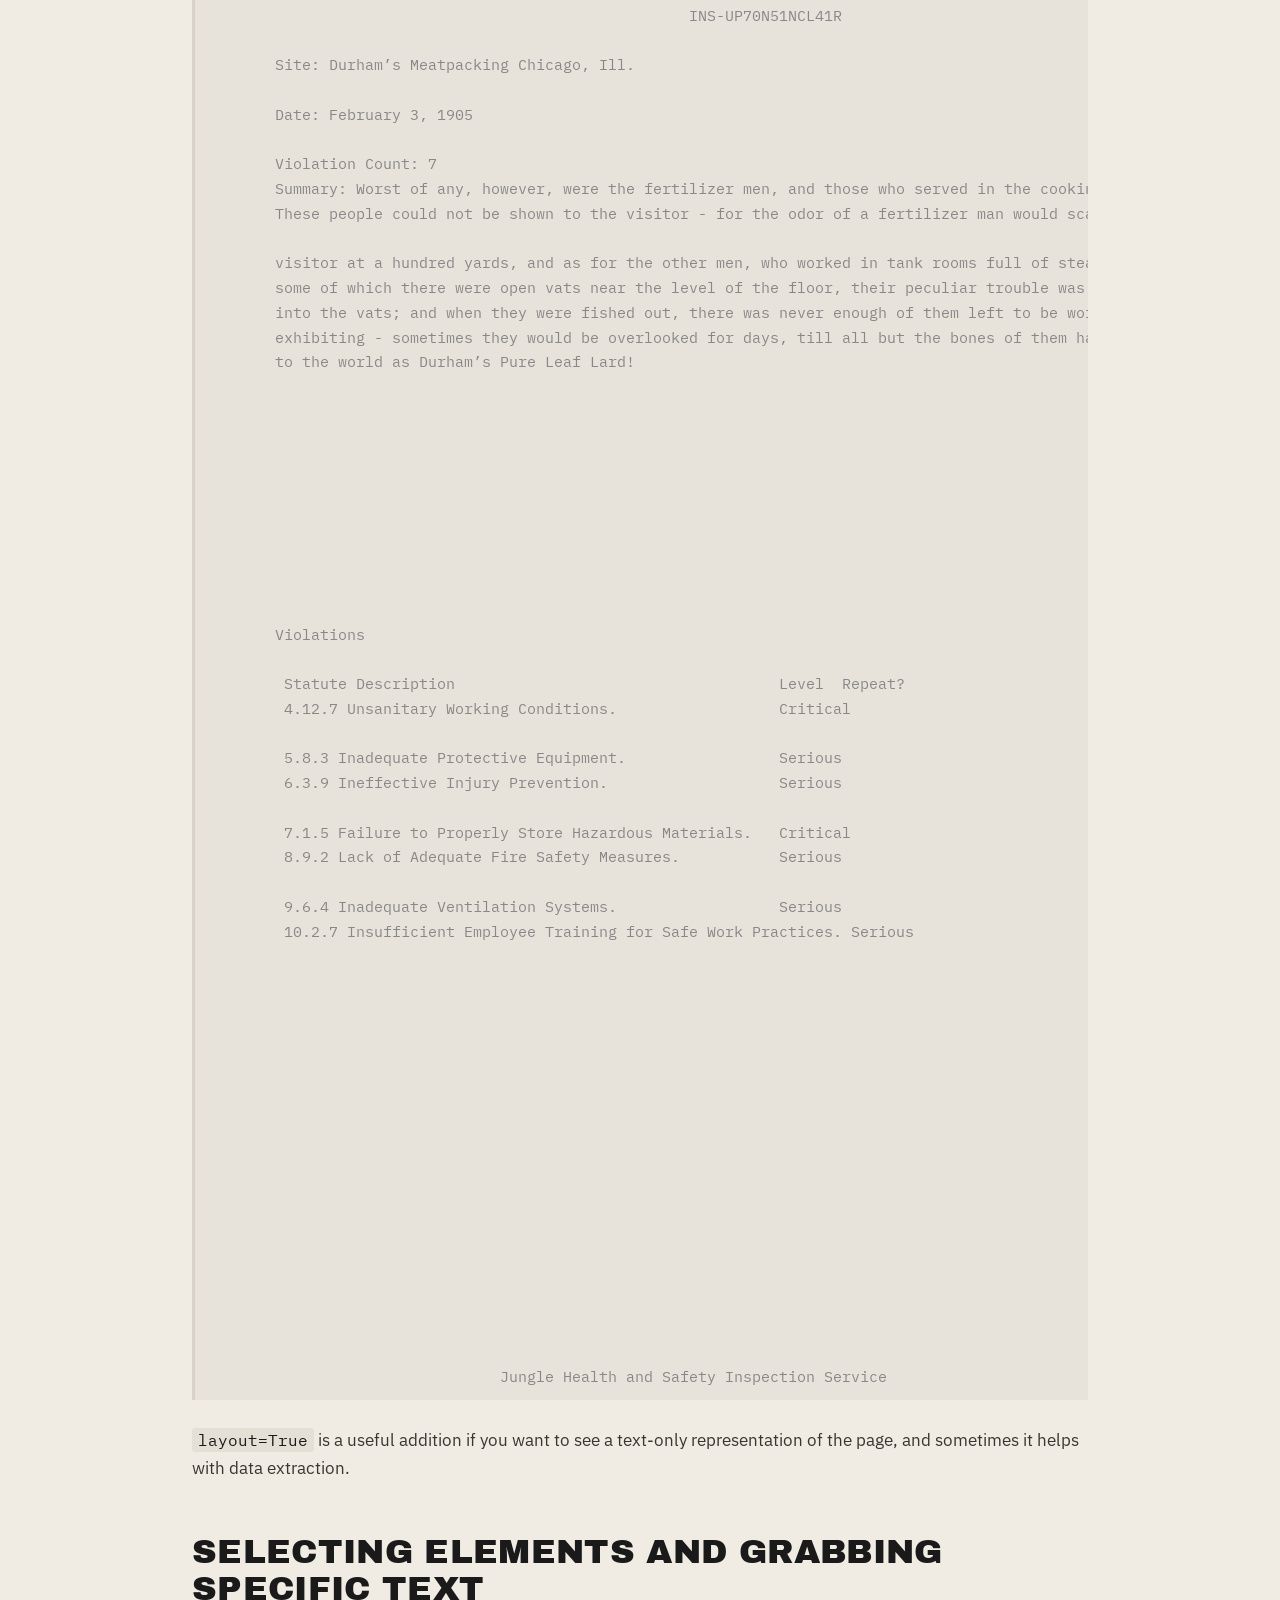
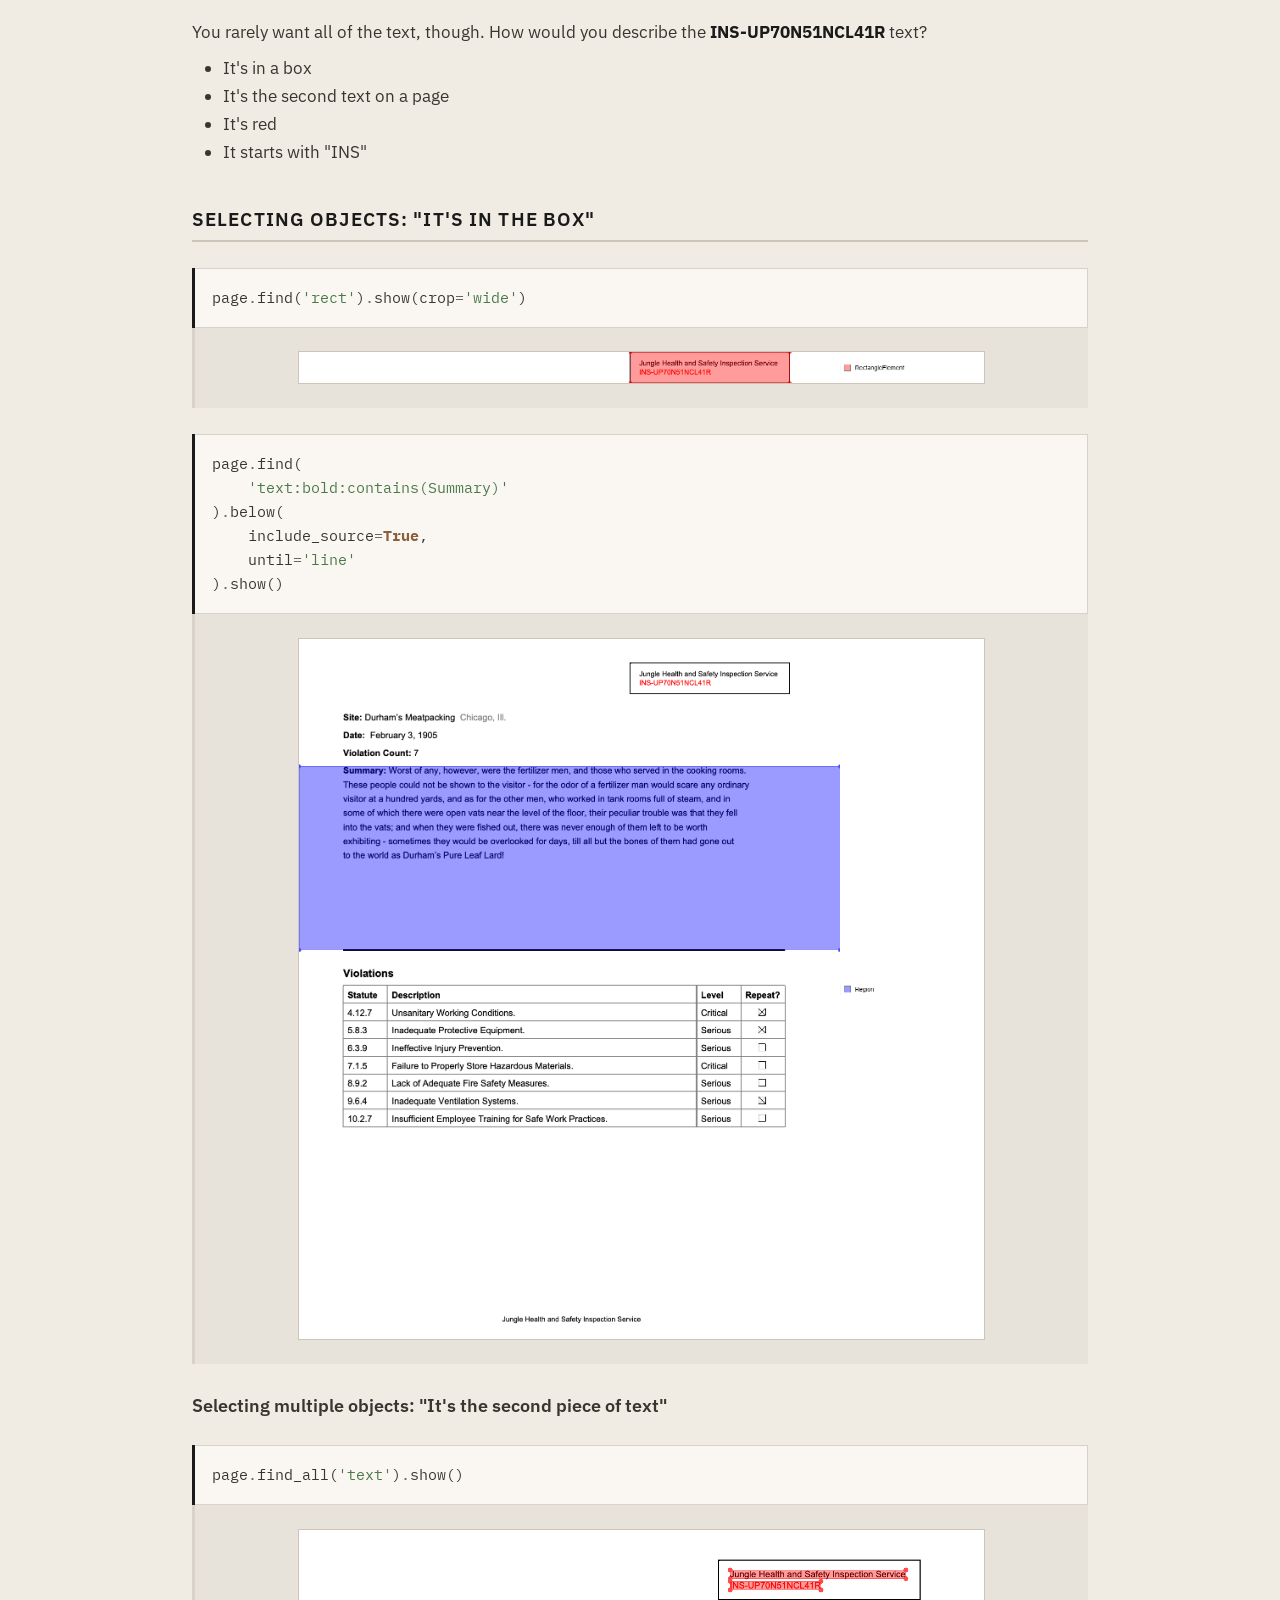
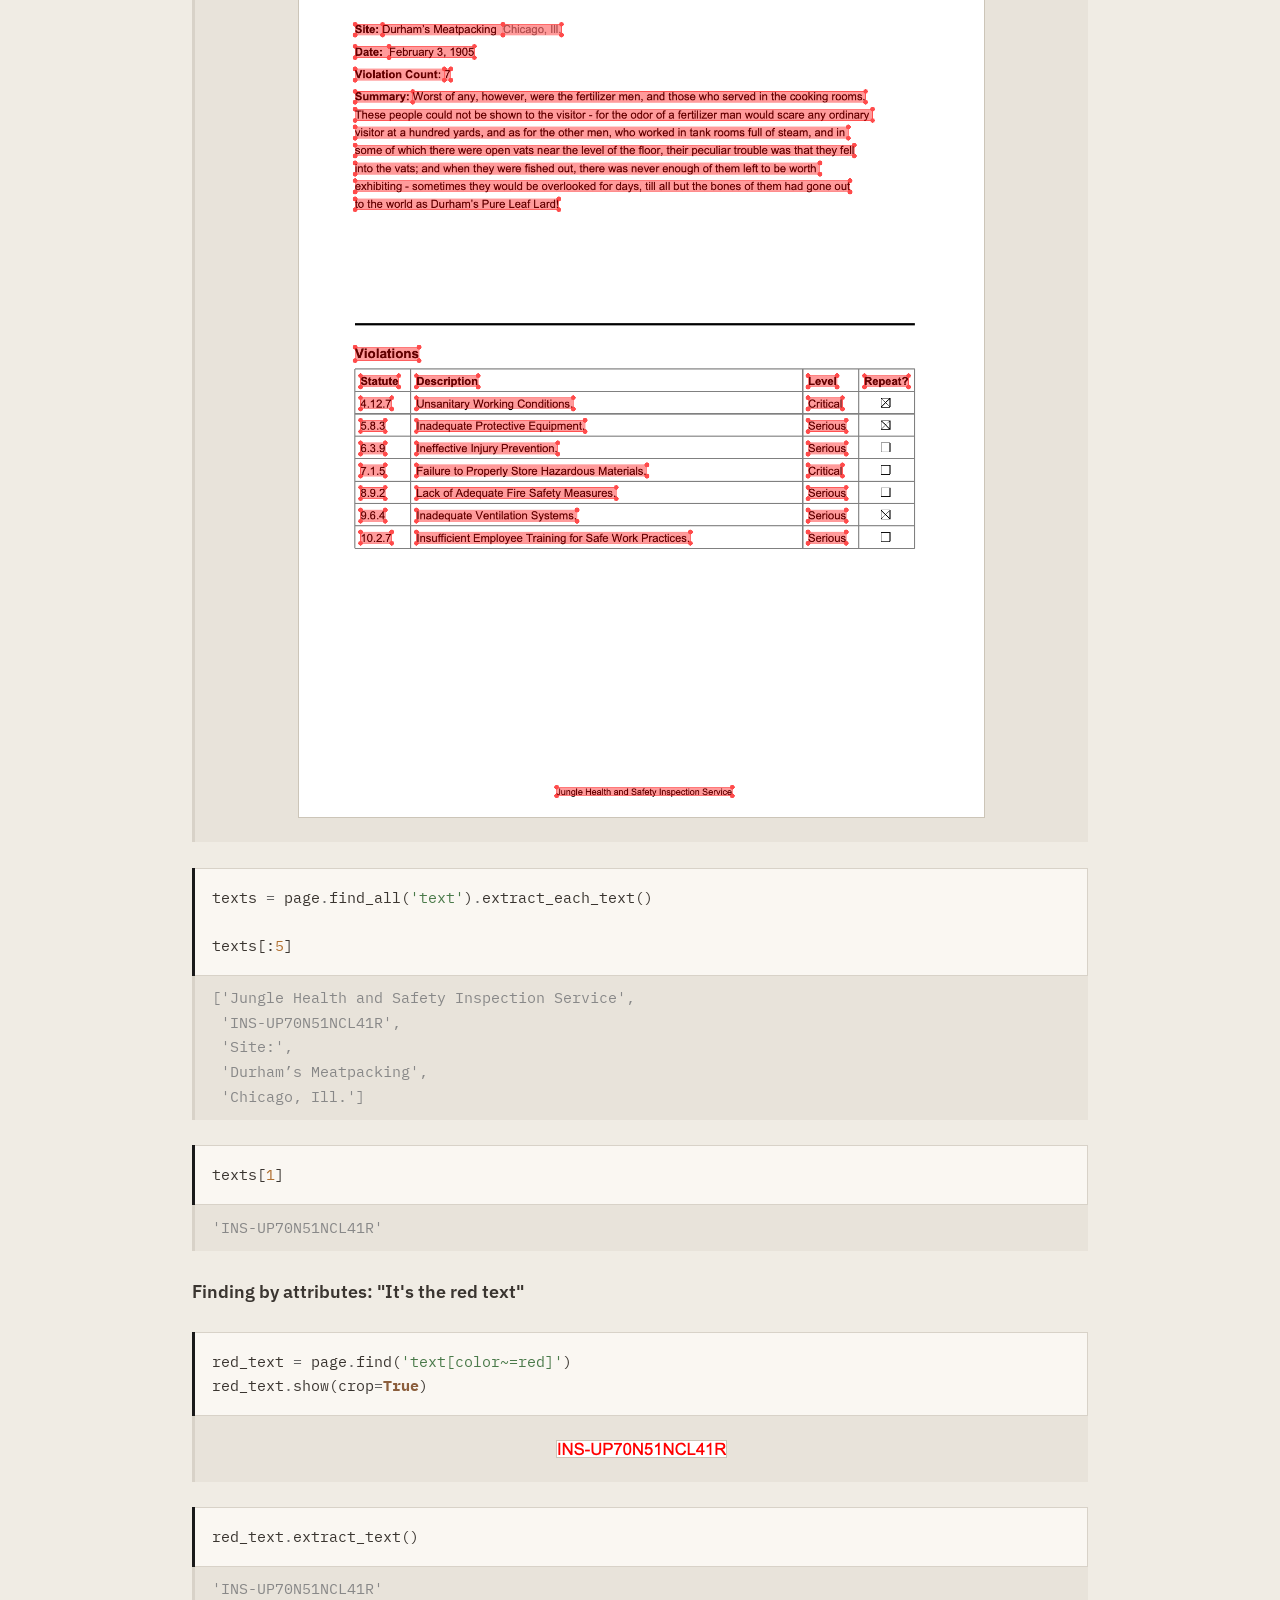
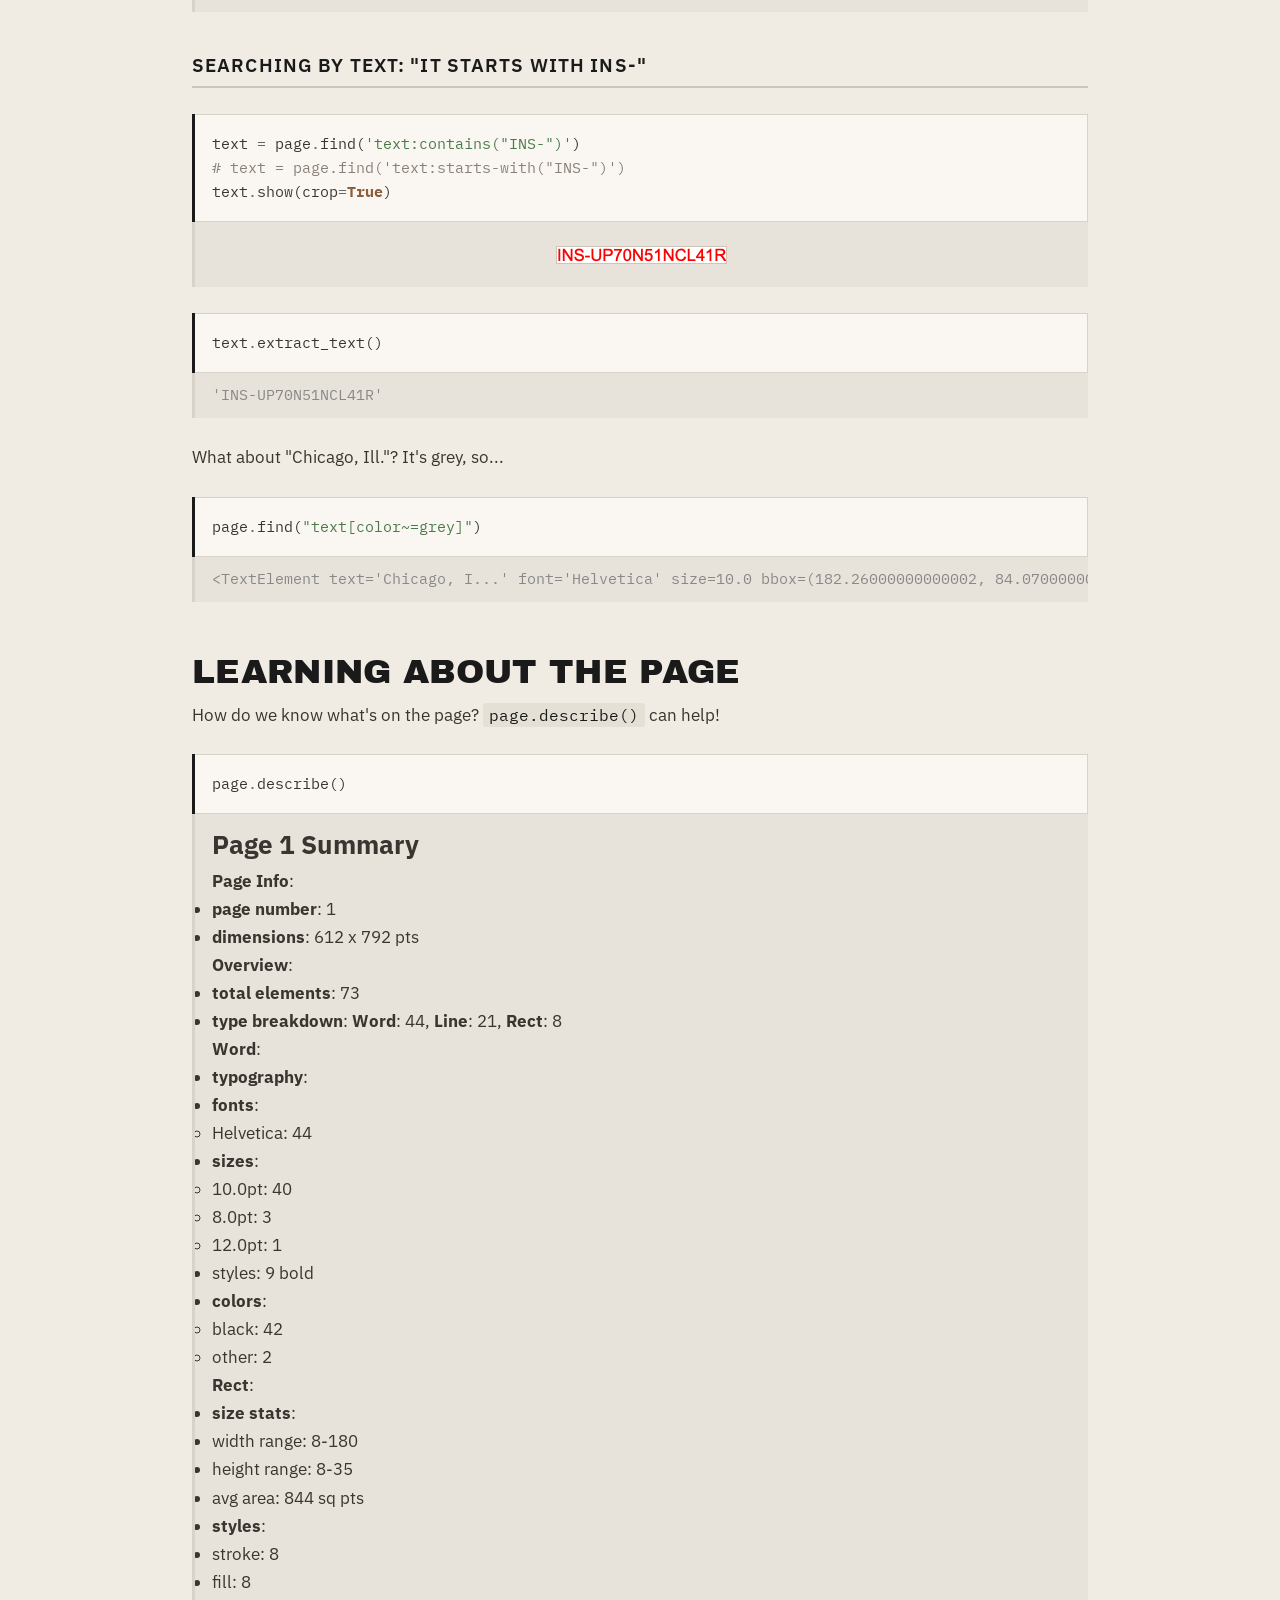
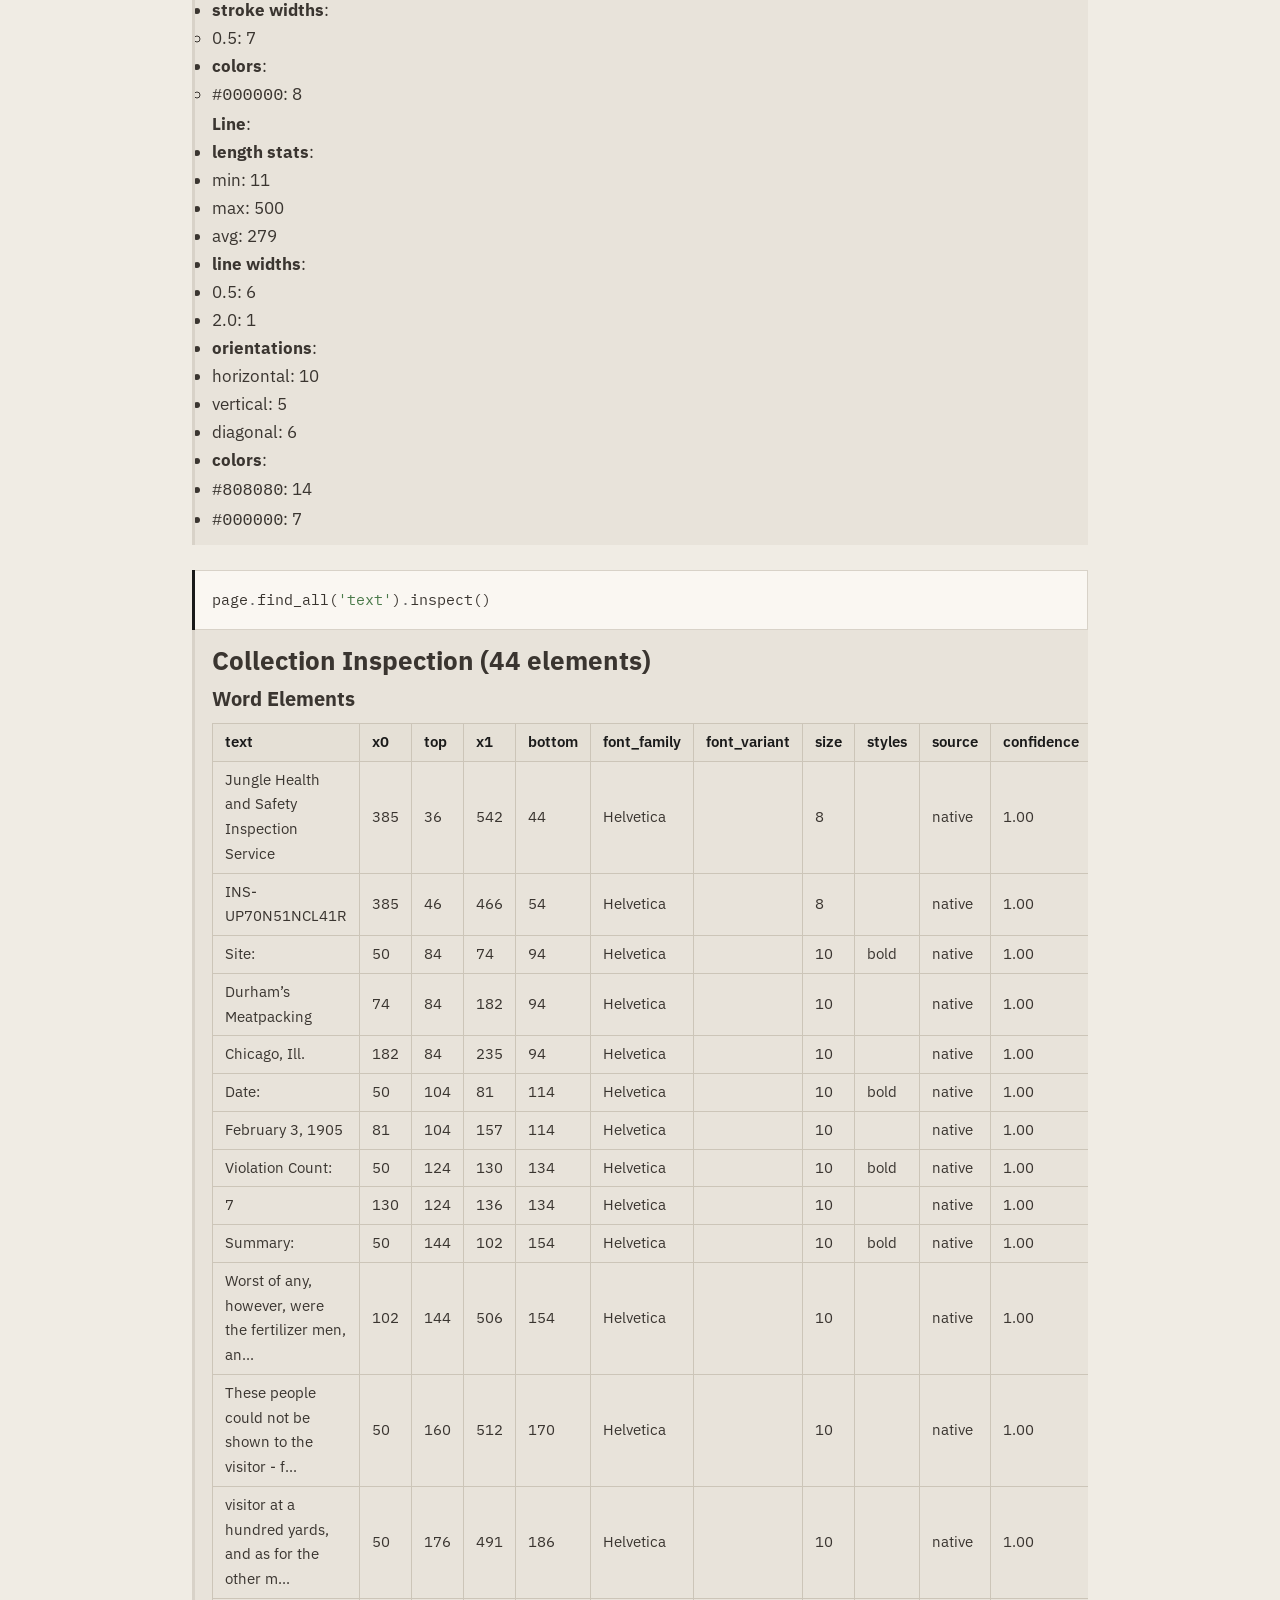
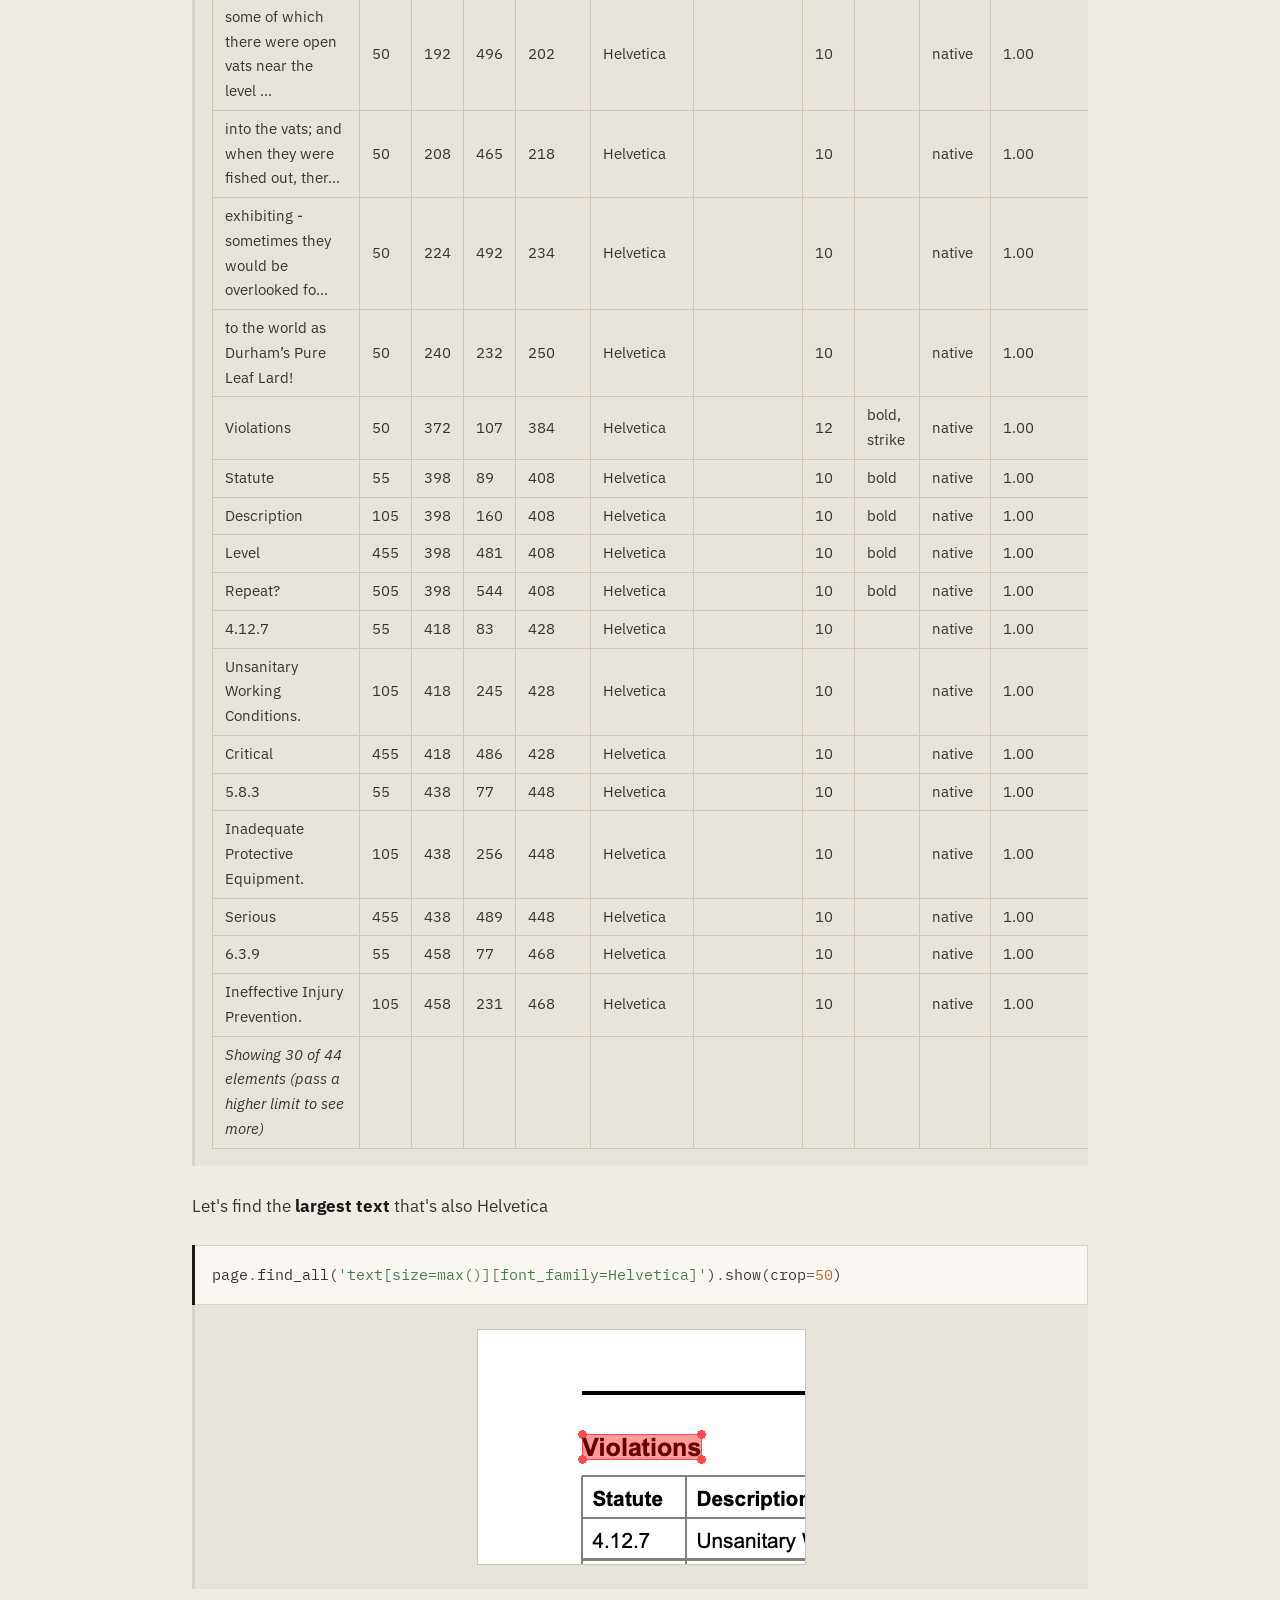
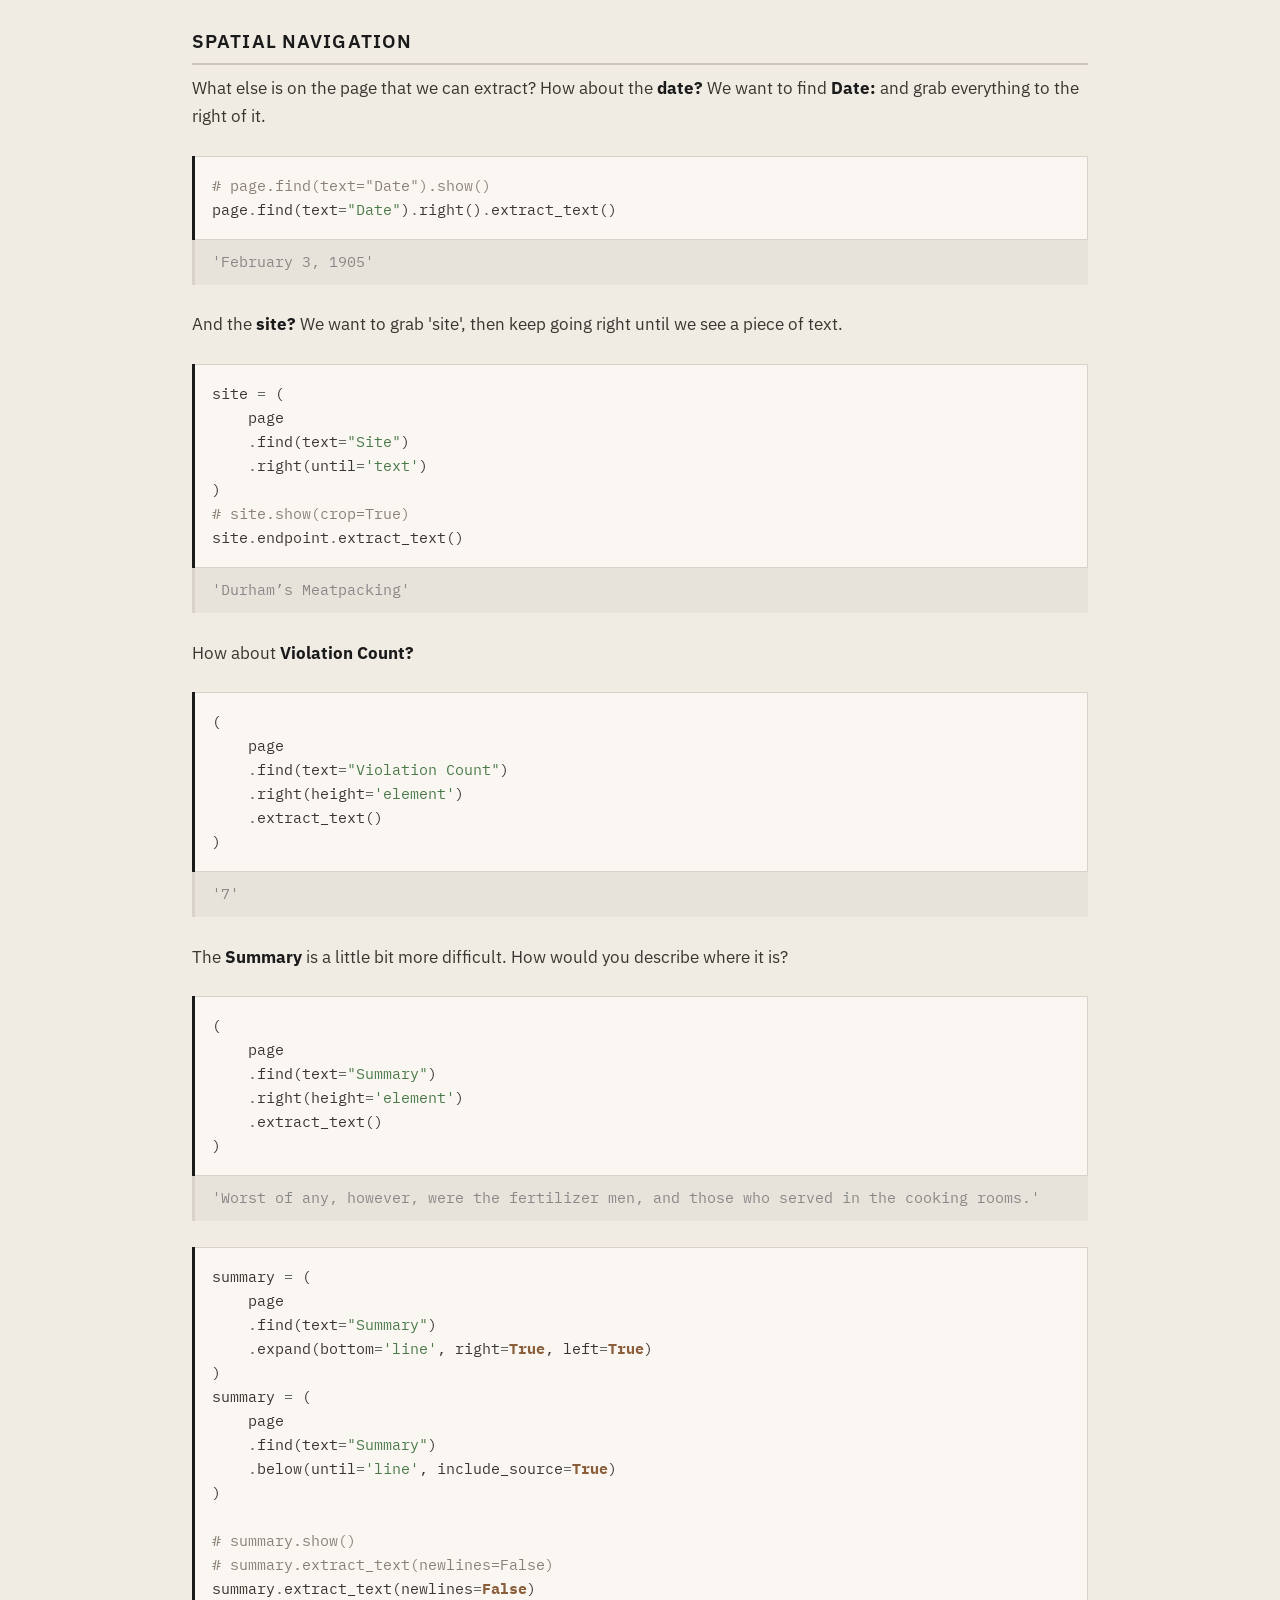
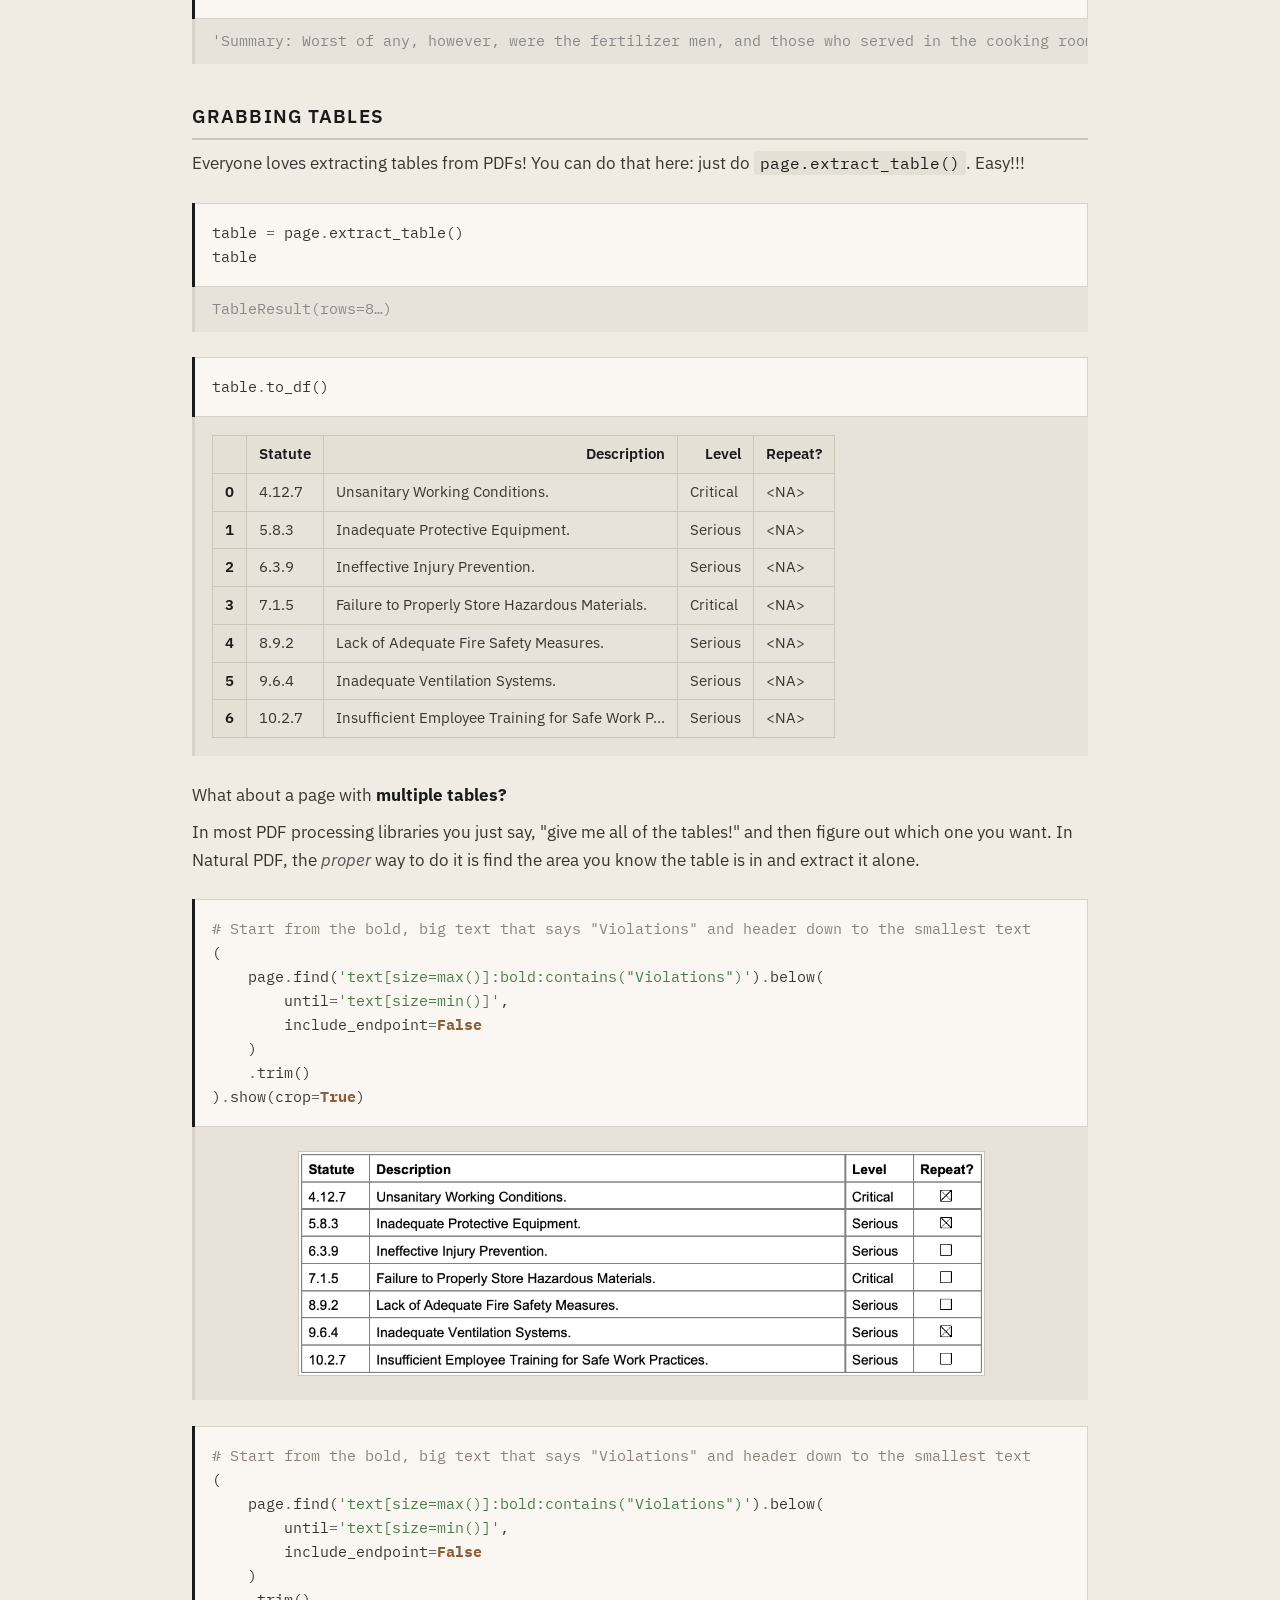
